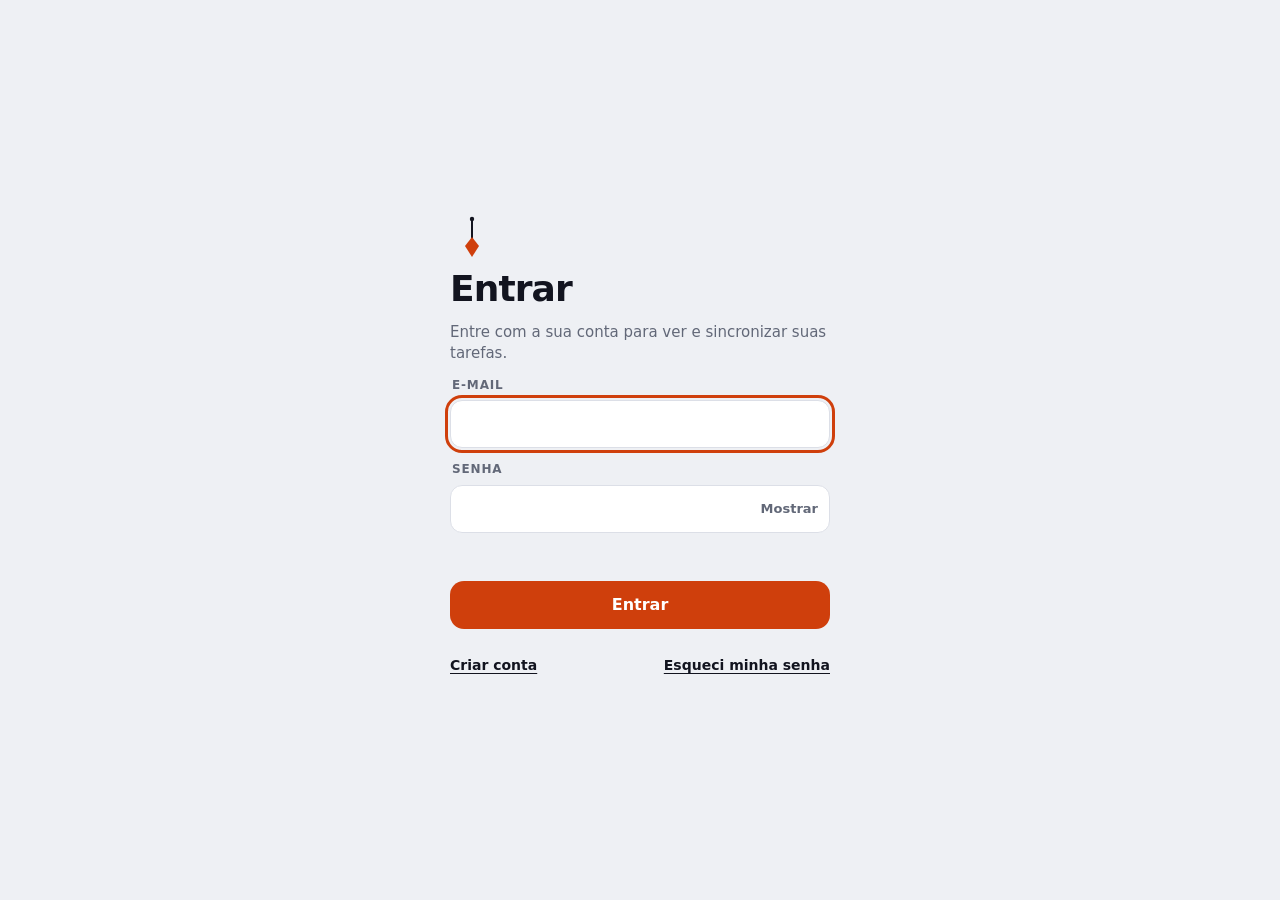
==== index.html @ defb8dcb "Acessibilidade: texto do sistema, foco nas folhas, rotulos e alvos de toque - Fontes em rem; no iPho" ====
<!doctype html>
<html lang="pt-BR">
<head>
<meta charset="utf-8">
<meta http-equiv="Content-Security-Policy" content="default-src 'self'; script-src 'self' 'sha256-1Qmcy4j6aNFgRwdLngcAKq/W1vScASZ8669jMVnaf3k=' 'sha256-M83SiRaxQw8WWPr1qdbElLabaNfhtC6YMMJDVWU3QNA=' 'sha256-WSaTyIcG/4A0XRG5I5akAXJUOUO9a1HHpUzWTQFnc5s=' 'sha256-lcCO8RwnurBZ1+Op6LAF9jlGqrn6/VGmrAFiUewwJtI=' 'sha256-wNBm0LO9t0JKUloaWmeP9HoGpjFq3dG9AuBOcy/YQ4g='; style-src 'self' 'unsafe-inline' https://fonts.googleapis.com; font-src https://fonts.gstatic.com; img-src 'self' data: blob:; connect-src 'self' https://api.pwnedpasswords.com https://cpdeptlintjvdqcfrafg.supabase.co wss://cpdeptlintjvdqcfrafg.supabase.co; worker-src 'self' blob:; manifest-src 'self'; object-src 'none'; base-uri 'none'; form-action 'none'; frame-src 'none'">
<meta name="referrer" content="no-referrer">
<script>if(window.top!==window.self){window.stop();document.documentElement.innerHTML=''}</script>
<meta name="viewport" content="width=device-width,initial-scale=1,viewport-fit=cover">
<title>Prumo</title>
<meta name="theme-color" content="#EEF0F4" media="(prefers-color-scheme: light)">
<meta name="theme-color" content="#0D0F17" media="(prefers-color-scheme: dark)">
<meta name="robots" content="noindex,nofollow">
<meta name="apple-mobile-web-app-capable" content="yes">
<meta name="mobile-web-app-capable" content="yes">
<meta name="apple-mobile-web-app-title" content="Prumo">
<meta name="apple-mobile-web-app-status-bar-style" content="default">
<link rel="manifest" href="manifest.webmanifest">
<link rel="apple-touch-icon" href="apple-touch-icon.png">
<link rel="icon" type="image/png" href="icon-192.png">
<style>:root{padding-top:env(safe-area-inset-top,0px);padding-bottom:env(safe-area-inset-bottom,0px);color-scheme:light}body{margin:0;font:14px system-ui}[hidden]{display:none!important}img{max-width:100%}</style>
</head>
<body>
<script>window.PRUMO_SB={"url": "https://cpdeptlintjvdqcfrafg.supabase.co", "key": "sb_publishable_pxzF6R8UKi6NGhVH9aWtCw_nGtu8X64", "vapid": "BAai8ZUcouidJgwKeiS0zLvXUBK2PccmgBD-40hw0Dr1_VoXYS0vw3FaK7PpXlNNpcmAjH1B_5WvIMnHlzkP0Wc"};</script>
<script src="supabase.js"></script>
<link rel="preconnect" href="https://fonts.googleapis.com">
<link rel="preconnect" href="https://fonts.gstatic.com" crossorigin>
<link rel="stylesheet" href="https://fonts.googleapis.com/css2?family=Bricolage+Grotesque:wght@600;800&family=Instrument+Sans:wght@400;500;600&family=IBM+Plex+Mono:wght@500&display=swap">
<style>
/* Prumo. Uma coluna de leitura (max 560px), cabecalho grande, barra de abas fixa embaixo
   com acao central, e folhas (bottom sheets) para criar e editar tarefas. */
:root{
  --bg:#EEF0F4;--surface:#FFFFFF;--ink:#12141F;--muted:#626878;--line:#DCDFE7;--soft:#E7EAF0;
  --accent:#CF3F0C;--accent-ink:#FFFFFF;--accent-soft:#FCE3D9;--accent-text:#A8300A;
  --ok:#14804A;--ok-soft:#DCF2E5;--warn:#9A5B00;--warn-soft:#FAEBCF;--bad:#C23B3B;
  --c1:#2F55D4;--c2:#A23B9C;--c3:#0F8C7E;--c4:#B07A00;
  --hero-bg:#12141F;--hero-fg:#F4F5F9;
  --shadow:0 1px 2px rgba(18,20,31,.05),0 10px 28px rgba(18,20,31,.07);
  --display:'Bricolage Grotesque','Avenir Next',system-ui,sans-serif;
  --body:'Instrument Sans',system-ui,-apple-system,'Segoe UI',sans-serif;
  --mono:'IBM Plex Mono',ui-monospace,'SF Mono',Menlo,monospace;
}
@media (prefers-color-scheme:dark){:root:not([data-theme="light"]){
  --bg:#0D0F17;--surface:#161925;--ink:#EEF0F7;--muted:#9AA1B4;--line:#272C3C;--soft:#1F2331;
  --accent:#FF7A45;--accent-ink:#1A0B04;--accent-soft:#3B1F12;--accent-text:#FF9B72;
  --ok:#4CC38A;--ok-soft:#14301F;--warn:#E8A33D;--warn-soft:#3A2A0E;--bad:#F27B7B;
  --c1:#7C97FF;--c2:#D77BD0;--c3:#3FCDBB;--c4:#E3B84A;
  --hero-bg:#1F2333;--hero-fg:#F4F5F9;--shadow:none;color-scheme:dark}}
:root[data-theme="dark"]{
  --bg:#0D0F17;--surface:#161925;--ink:#EEF0F7;--muted:#9AA1B4;--line:#272C3C;--soft:#1F2331;
  --accent:#FF7A45;--accent-ink:#1A0B04;--accent-soft:#3B1F12;--accent-text:#FF9B72;
  --ok:#4CC38A;--ok-soft:#14301F;--warn:#E8A33D;--warn-soft:#3A2A0E;--bad:#F27B7B;
  --c1:#7C97FF;--c2:#D77BD0;--c3:#3FCDBB;--c4:#E3B84A;
  --hero-bg:#1F2333;--hero-fg:#F4F5F9;--shadow:none;color-scheme:dark}

*{box-sizing:border-box}
html{-webkit-text-size-adjust:100%}
/* iPhone/iPad: o texto acompanha o tamanho escolhido em Ajustes (Tela e Brilho). Todas as fontes estão em rem. */
@supports (font:-apple-system-body) and (-webkit-touch-callout:none){html{font:-apple-system-body}}
html.lock{overflow:hidden}
body{background:var(--bg);color:var(--ink);font:1rem/1.4 var(--body);
  padding-block:12px 120px;
  padding-left:max(16px,env(safe-area-inset-left,0px));
  padding-right:max(16px,env(safe-area-inset-right,0px));
  -webkit-tap-highlight-color:transparent}
button{font:inherit;color:inherit;background:none;border:0;padding:0;cursor:pointer;touch-action:manipulation}
input,textarea{font:inherit;color:inherit}
:focus-visible{outline:3px solid var(--accent);outline-offset:2px}
.wrap{max-width:560px;margin-inline:auto;min-width:0}
.ic{flex:none;display:block}
.dot{display:inline-block;width:9px;height:9px;border-radius:50%;flex:none}

.eyebrow{font:600 .75rem/1.2 var(--body);letter-spacing:.08em;text-transform:uppercase;color:var(--muted)}
.h1{font:800 2.25rem/1.02 var(--display);letter-spacing:-.025em;margin:6px 0 0;text-wrap:balance;overflow-wrap:anywhere}
.h2{font:800 1.25rem/1.15 var(--display);letter-spacing:-.01em;margin:0}
.top{display:flex;justify-content:space-between;align-items:flex-end;gap:12px;margin:8px 2px 18px}
.top>div{min-width:0}
.cnt{font:500 .8125rem var(--mono);color:var(--muted)}
.sec{display:flex;justify-content:space-between;align-items:baseline;gap:12px;margin:26px 4px 10px}
.muted{color:var(--muted)}
.hint{color:var(--muted);font-size:.875rem;margin:0 4px}
.stack{display:grid;gap:12px}

.btn{min-height:48px;padding:0 20px;border-radius:14px;font:600 1rem var(--body);display:inline-flex;align-items:center;justify-content:center;gap:8px;text-align:center}
.btn.sm{min-height:40px;padding:0 12px;font-size:.875rem;border-radius:12px}
.btn-p{background:var(--accent);color:var(--accent-ink)}
.btn-s{background:var(--soft);color:var(--ink)}
.btn-g{color:var(--muted)}
.btn-full{width:100%}
.btns{display:flex;flex-wrap:wrap;gap:10px}

.hero{background:var(--hero-bg);color:var(--hero-fg);border-radius:22px;padding:20px;display:grid;gap:12px}
.hero .eyebrow{color:inherit;opacity:.65}
.hero-t{font:800 1.625rem/1.1 var(--display);letter-spacing:-.015em;overflow-wrap:anywhere;text-wrap:balance}
.hero-p{margin:0;opacity:.8;font-size:.9375rem}
.hero .btn-s{background:rgba(255,255,255,.14);color:var(--hero-fg)}

.checkin{margin-bottom:14px}
.lab{font:600 .75rem/1.2 var(--body);letter-spacing:.07em;text-transform:uppercase;color:var(--muted);display:block;margin:0 2px 8px}
.inp{width:100%;min-height:48px;border-radius:12px;border:1.5px solid var(--line);background:var(--surface);padding:0 14px;font:500 1.0625rem var(--body);color:var(--ink)}
textarea.inp{padding:12px 14px;min-height:92px;resize:vertical;line-height:1.4}
.sheet .inp{background:var(--bg)}

.banner{background:var(--accent-soft);color:var(--ink);border-radius:16px;padding:12px 14px;display:flex;align-items:center;justify-content:space-between;gap:12px;margin-bottom:14px;font-size:.875rem}
.banner span{min-width:0}

.list{background:var(--surface);border-radius:18px;overflow:hidden;box-shadow:var(--shadow)}
.row{display:flex;align-items:center;gap:4px;padding:6px 8px 6px 4px;min-height:64px;border-top:1px solid var(--line)}
.row:first-child{border-top:0}
.row-main{flex:1;min-width:0;text-align:left;padding:8px 6px}
.row-title{font-weight:600;overflow-wrap:anywhere}
.row-meta{display:flex;flex-wrap:wrap;gap:2px 10px;font-size:.8125rem;color:var(--muted);margin-top:2px}
.row-meta span{display:inline-flex;align-items:center;gap:6px}
.tags{display:flex;flex-wrap:wrap;gap:6px;margin-top:6px}
.tag{font:600 .6875rem/1 var(--body);padding:4px 7px;border-radius:6px;background:var(--soft);color:var(--ink)}
.tag.hot{background:var(--accent-soft);color:var(--accent-text)}
.tag.warn{background:var(--warn-soft);color:var(--warn)}
.tag.go{background:var(--ok-soft);color:var(--ok)}
.is-done .row-title{text-decoration:line-through;color:var(--muted)}
.chk{width:44px;height:44px;display:grid;place-items:center;flex:none}
.chk i{width:24px;height:24px;border-radius:50%;border:2px solid var(--muted);display:grid;place-items:center;color:var(--accent-ink)}
.chk i.on{background:var(--ok);border-color:var(--ok)}
.gi{width:36px;display:grid;place-items:center;color:var(--muted);flex:none}
.kidrow{display:flex;justify-content:space-between;gap:10px;width:100%;padding:12px 14px;text-align:left;border-top:1px solid var(--line);align-items:center}
.kidrow:first-child{border-top:0}
.kidadd{display:grid;gap:8px}
.opts{display:grid;gap:0;background:var(--surface);border-radius:14px;box-shadow:inset 0 0 0 1.5px var(--line);overflow:hidden}
.optrow{display:flex;align-items:center;gap:10px;width:100%;min-height:52px;padding:0 14px;text-align:left;border-top:1px solid var(--line)}
.optrow:first-child{border-top:0}
.optrow .ot{font-weight:600}
.optrow .os{margin-left:auto;font-size:.8125rem;color:var(--muted);overflow:hidden;text-overflow:ellipsis;white-space:nowrap;max-width:50%}
.optrow svg{flex:none;color:var(--muted)}
.optbody{padding:4px 14px 16px;display:grid;gap:8px;border-top:1px solid var(--line);background:var(--bg)}
.helpit{padding:12px 0;border-top:1px solid var(--line)}
.helpit p{margin:6px 0 0;font-size:.875rem}
.kl{display:grid;gap:4px;font-size:.75rem;color:var(--muted)}
.kidnum{display:grid;grid-template-columns:1fr 1fr;gap:8px}
.kidnum label{display:grid;gap:4px;font-size:.75rem;color:var(--muted)}
.link{color:var(--accent);font-weight:600;text-decoration:underline}
.bars{display:flex;gap:6px;align-items:flex-end;height:130px}
.bc{flex:1;min-width:0;display:flex;flex-direction:column;align-items:center;gap:4px;height:100%}
.bt{flex:1;width:100%;display:flex;align-items:flex-end;justify-content:center}
.bt i{display:block;width:70%;max-width:34px;border-radius:6px 6px 2px 2px;background:var(--line)}
.bt i.cur{background:var(--accent)}
.bv{font:600 .6875rem/1 var(--mono);color:var(--muted);height:12px}
.bl{font-size:.6875rem;color:var(--muted)}
.dl{display:block;font-size:.75rem;margin-top:3px;color:var(--muted)}
.rn2s{display:grid;gap:2px}
.rn2{display:flex;justify-content:space-between;padding:7px 0;border-top:1px solid var(--line);font-size:.875rem}
.rn2:first-child{border-top:0}
.ib.del{width:38px;color:var(--muted);opacity:.75}
.ib.del:active{color:var(--bad)}
@media (hover:hover){.ib.del:hover{color:var(--bad);opacity:1}}
.sugg{background:var(--soft);border-radius:14px;padding:12px 14px}
.ib{width:44px;height:44px;display:grid;place-items:center;border-radius:12px;color:var(--muted);flex:none}
.ib.on{color:var(--accent)}
.ib.on .ic{fill:currentColor}
.ib.play{color:var(--accent)}

.pring{position:relative;width:68px;height:68px;flex:none}
.pring svg{transform:rotate(-90deg)}
.pring b{position:absolute;inset:0;display:grid;place-items:center;font:500 .875rem var(--mono)}
.bar{height:10px;border-radius:99px;background:var(--soft);overflow:hidden;display:flex}
.bar>i{display:block;height:100%}
.legend{display:flex;flex-wrap:wrap;gap:6px 14px;margin-top:10px;font-size:.8125rem;color:var(--muted)}
.legend span{display:inline-flex;align-items:center;gap:6px}
.panel{background:var(--surface);border-radius:18px;padding:16px;box-shadow:var(--shadow);display:grid;gap:12px}
.nums{display:flex;gap:18px;flex-wrap:wrap}
.nums div{min-width:0}
.nums b{display:block;font:800 1.875rem/1 var(--display);letter-spacing:-.02em}
.nums small{font-size:.8125rem;color:var(--muted)}

.nav{display:flex;align-items:center;gap:2px}
.strip{display:grid;grid-template-columns:repeat(7,minmax(0,1fr));gap:6px;margin-bottom:14px}
.dy{display:grid;justify-items:center;gap:3px;padding:9px 0 8px;border-radius:14px;background:var(--surface);min-width:0}
.dy small{font:600 .6875rem var(--body);letter-spacing:.05em;text-transform:uppercase;color:var(--muted)}
.dy b{font:800 1.1875rem/1 var(--display)}
.dy em{font:500 .6875rem var(--mono);font-style:normal;color:var(--muted)}
.dy[aria-pressed="true"]{background:var(--ink);color:var(--bg)}
.dy[aria-pressed="true"] small,.dy[aria-pressed="true"] em{color:inherit;opacity:.75}
.dy.today b{text-decoration:underline;text-decoration-color:var(--accent);text-decoration-thickness:3px;text-underline-offset:4px}
.dy.alldone em{color:var(--ok)}
.dy.alldone[aria-pressed="true"] em{color:inherit}

.timer{display:grid;justify-items:center;gap:14px;margin:6px 0 20px;text-align:center}
.ring{position:relative;width:min(76vw,290px);aspect-ratio:1}
.ring svg{width:100%;height:100%;transform:rotate(-90deg)}
.ring-bg{fill:none;stroke:var(--soft);stroke-width:12}
.ring-fg{fill:none;stroke:var(--accent);stroke-width:12;stroke-linecap:round}
.ring.brk .ring-fg{stroke:var(--ok)}
.ring-in{position:absolute;inset:0;display:grid;place-content:center;gap:4px}
.clock{font:500 clamp(3rem,17vw,4.25rem)/1 var(--mono);letter-spacing:-.02em;font-variant-numeric:tabular-nums}
.pomos{display:flex;gap:8px}
.pomos i{width:12px;height:12px;border-radius:50%;background:var(--soft)}
.pomos i.on{background:var(--accent)}
.how{margin:0;color:var(--muted);max-width:34ch;font-size:.9375rem;text-wrap:balance}
.endcard{background:var(--hero-bg);color:var(--hero-fg);border-radius:20px;padding:18px;display:grid;gap:12px;margin-bottom:16px}
.endcard .hero-t{font-size:1.375rem}
.endcard .btn-s{background:rgba(255,255,255,.14);color:var(--hero-fg)}
.dodrow{display:flex;align-items:center;gap:10px;width:100%;text-align:left;padding:12px 14px;min-height:48px;border-top:1px solid var(--line)}
.dodrow:first-child{border-top:0}
.dodrow i{width:22px;height:22px;border-radius:7px;border:2px solid var(--muted);display:grid;place-items:center;flex:none;color:var(--accent-ink)}
.dodrow i.on{background:var(--ok);border-color:var(--ok)}
.dodrow span{min-width:0;overflow-wrap:anywhere}

.mini{position:fixed;left:12px;right:12px;bottom:calc(env(safe-area-inset-bottom,0px) + 96px);z-index:19;display:flex;align-items:center;gap:6px;background:var(--ink);color:var(--bg);border-radius:16px;padding:6px 6px 6px 14px;box-shadow:0 8px 24px rgba(0,0,0,.25)}
.mini[hidden]{display:none}
.mini-main{flex:1;min-width:0;display:flex;align-items:baseline;gap:10px;text-align:left;color:inherit;padding:6px 0}
.mini-main b{font:700 1.25rem/1 var(--mono);letter-spacing:-.02em}
.mini-main span{font-size:.875rem;overflow:hidden;text-overflow:ellipsis;white-space:nowrap;opacity:.85}
.mini-btn{flex:none;min-height:44px;padding:0 16px;border-radius:12px;background:var(--accent);color:#fff;font-weight:700;display:inline-flex;align-items:center;gap:6px}
html.hasmini .wrap{padding-bottom:calc(env(safe-area-inset-bottom,0px) + 150px)}
@media (min-width:900px){.mini{left:auto;right:24px;bottom:24px;width:360px}html.hasmini .wrap{padding-bottom:96px}}
.tabs{position:fixed;left:0;right:0;bottom:0;z-index:20;background:var(--surface);border-top:1px solid var(--line);
  display:flex;justify-content:space-around;align-items:center;
  padding:6px max(8px,env(safe-area-inset-right,0px)) calc(6px + env(safe-area-inset-bottom,0px)) max(8px,env(safe-area-inset-left,0px))}
@supports (backdrop-filter:blur(10px)){.tabs{background:color-mix(in srgb,var(--surface) 90%,transparent);backdrop-filter:blur(14px);-webkit-backdrop-filter:blur(14px)}}
.tab{position:relative;flex:1;max-width:92px;min-height:52px;display:flex;flex-direction:column;align-items:center;justify-content:center;gap:3px;font:600 .6875rem var(--body);color:var(--muted)}
.tab[aria-current="page"]{color:var(--ink)}
.tab[aria-current="page"]::after{content:"";position:absolute;top:-7px;width:22px;height:3px;border-radius:3px;background:var(--accent)}
.tab .pip{position:absolute;top:6px;right:calc(50% - 20px);width:9px;height:9px;border-radius:50%;background:var(--accent)}
.tab-add{width:54px;height:54px;border-radius:50%;background:var(--accent);color:var(--accent-ink);display:grid;place-items:center;margin-top:-20px;flex:none;box-shadow:0 8px 18px rgba(207,63,12,.35)}

.toast{position:fixed;left:50%;transform:translateX(-50%);bottom:calc(92px + env(safe-area-inset-bottom,0px));z-index:50;background:var(--ink);color:var(--bg);padding:12px 16px;border-radius:14px;font-weight:500;font-size:.9375rem;max-width:min(92vw,440px);display:flex;align-items:center;gap:14px}
.toast button{font-weight:700;color:var(--accent-text);color:inherit;text-decoration:underline;white-space:nowrap}

/* perfil */
.hd-r{display:flex;align-items:center;gap:10px}
.avbtn{border:0;padding:0;background:none;border-radius:50%;cursor:pointer}
.avbtn:focus-visible{outline:2px solid var(--accent);outline-offset:3px}
.av{width:44px;height:44px;border-radius:50%;background:var(--soft);color:var(--ink);display:grid;place-items:center;font:600 1rem/1 var(--body);overflow:hidden;flex:none;box-shadow:inset 0 0 0 1px var(--line,rgba(0,0,0,.08))}
.av img{width:100%;height:100%;object-fit:cover;display:block}
.av.lg{width:88px;height:88px;font-size:2rem}
.pf-me{display:flex;align-items:center;gap:16px;flex-wrap:wrap}
.pf-file{position:relative;overflow:hidden;cursor:pointer}
.pf-file input{position:absolute;inset:0;opacity:0;cursor:pointer;font-size:0}
.pf-file:focus-within{outline:2px solid var(--accent);outline-offset:2px}
.btn-d{background:transparent;color:var(--bad);box-shadow:inset 0 0 0 1.5px currentColor}
.chk{display:flex;gap:10px;align-items:flex-start;font-size:.9375rem;line-height:1.35}
.chk input{width:20px;height:20px;margin:0;flex:none;accent-color:var(--bad)}
/* períodos */
.tag.per{background:var(--accent-soft);color:var(--accent-text)}
.rbar{display:block;height:4px;border-radius:4px;background:var(--soft);overflow:hidden;margin-top:8px}
.rbar i{display:block;height:100%;background:var(--accent);border-radius:4px}
.dy.per{box-shadow:inset 0 -3px 0 var(--accent)}
/* card compacto, menu de ações e gestos */
.rw{position:relative;overflow:hidden;border-top:1px solid var(--line)}
.rw:first-child{border-top:0}
.rw .row{border-top:0;position:relative;background:var(--surface);touch-action:pan-y;transition:transform .18s ease}
.sw{position:absolute;inset:0;display:flex;justify-content:flex-end}
.sw button{width:86px;display:grid;place-items:center;font:600 .8125rem var(--body);color:#fff}
.sw-a{background:#3B5BDB}.sw-b{background:#6A4FD8}
.row-title .star{display:inline-flex;vertical-align:-2px;margin-right:4px;color:var(--accent)}
.row-title .star .ic{fill:currentColor}
.row-meta .tag{font-size:.75rem;padding:0 6px;line-height:20px}
.ib.more{color:var(--muted)}
.mlist{display:grid}
.mlist button{display:flex;align-items:center;gap:12px;min-height:50px;text-align:left;font:500 1rem var(--body);border-top:1px solid var(--line)}
.mlist button:first-child{border-top:0}
.mlist .bad{color:var(--bad)}
.res{display:grid;gap:8px;padding-top:12px;border-top:1px solid var(--line)}
/* hoje */
.note{display:flex;align-items:center;gap:8px;width:100%;min-height:40px;margin:-6px 2px 12px;color:var(--muted);font:.9375rem var(--body);text-align:left}
.note b{color:var(--ink);font-weight:600}
.note .note-t{color:var(--ink);overflow:hidden;text-overflow:ellipsis;white-space:nowrap}
.alert{display:flex;align-items:center;justify-content:space-between;gap:10px;background:var(--warn-soft);border-radius:16px;padding:10px 10px 10px 14px;margin-bottom:14px;font-size:.9375rem}
.alert b{font-weight:600}
.alert .btn{background:var(--surface)}
.fold{display:flex;align-items:center;justify-content:space-between;width:100%;min-height:44px;margin:14px 2px 6px;color:var(--muted);font:600 .9375rem var(--body)}
.peek{display:flex;align-items:center;justify-content:space-between;gap:10px;width:100%;margin-top:16px;padding:14px 16px;border-radius:16px;background:var(--surface);box-shadow:var(--shadow);font-size:.9375rem;text-align:left}
.peek b{font-weight:600}.peek .peek-r{color:var(--muted);display:inline-flex;align-items:center;gap:2px;white-space:nowrap}
.legend{display:flex;flex-wrap:wrap;gap:4px 14px;font-size:.8125rem;color:var(--muted);margin-top:8px}
/* semana */
.wstrip{position:sticky;top:0;z-index:2;background:var(--bg);padding:6px 0 4px;margin:0 -2px}
.wstrip .strip{margin-bottom:4px}
.dy .ld{width:64%;height:4px;border-radius:4px;background:var(--soft);overflow:hidden;margin-top:3px}
.dy .ld i{display:block;height:100%;background:var(--ok);border-radius:4px}
.dy .ld.over i{background:var(--bad)}
.dy.per{box-shadow:none}
.dy .pseg{position:absolute;left:-4px;right:-4px;bottom:-5px;height:3px;background:var(--accent)}
.dy .pseg.s{left:10px;border-radius:3px 0 0 3px}.dy .pseg.e{right:10px;border-radius:0 3px 3px 0}.dy .pseg.s.e{border-radius:3px}
.dy{position:relative}
.wline{display:flex;justify-content:space-between;align-items:center;gap:10px;font-size:.8125rem;color:var(--muted);padding:4px 2px 0}
.dayh{display:flex;align-items:center;gap:10px;margin:20px 2px 8px;scroll-margin-top:112px}
.dayh .h2{flex:1;font-size:1.25rem}
.dayh .dayl{font-size:.8125rem;color:var(--muted)}
.dayh .dayl.over{color:var(--bad);font-weight:600}
.dfree{margin:0;padding:12px 14px;border-radius:14px;background:var(--surface);color:var(--muted);font-size:.875rem;box-shadow:var(--shadow)}
@media (prefers-reduced-motion:reduce){.rw .row{transition:none}}
button.hero-t{display:block;width:100%;text-align:left;color:inherit;padding:0}
.tag.due{background:var(--soft);color:var(--ink)}
.tag.due.warn{background:var(--warn-soft);color:var(--warn)}
.tag.due.bad{background:var(--bad);color:var(--surface)}
/* arrastar entre dias */
.row[draggable="true"]{cursor:grab}
.row.dragging{opacity:.45}
.dragmode .dz{border-radius:18px;transition:box-shadow .12s}
.dz.drop-over{box-shadow:0 0 0 2px var(--accent);background:var(--accent-soft)}
.dy.drop-over{box-shadow:0 0 0 2px var(--accent)}
@media (prefers-reduced-motion:reduce){.dragmode .dz{transition:none}}
/* foco */
.fstart .fwpick{display:flex;flex-wrap:wrap;gap:6px}
.fwchip{display:inline-flex;flex-direction:column;align-items:flex-start;justify-content:center;min-height:44px;padding:4px 12px;border-radius:12px;background:rgba(255,255,255,.12);color:var(--hero-fg);font:600 .875rem var(--body);text-align:left}
.fwchip small{font:500 .6875rem var(--body);opacity:.7}
.fwchip[aria-pressed="true"]{background:var(--hero-fg);color:var(--hero-bg)}
.fwhow{font-size:.875rem}
.timer .ring{width:min(62vw,230px)}
.timer .clock{font-size:clamp(2.75rem,14vw,3.625rem)}
.how.prog{display:flex;align-items:center;gap:10px;justify-content:center;font-weight:600;color:var(--ink)}
.how.prog .pomos i{width:10px;height:10px}
.fctl{display:flex;justify-content:center}
.btn-big{min-height:56px;min-width:min(70vw,260px);font-size:1.125rem;border-radius:16px}
.fsec{justify-content:center;margin-top:10px}
.fter{display:flex;justify-content:center;gap:20px;margin:12px 0 4px}
.fter .link{color:var(--muted)}
.endcard .btn-g{color:var(--hero-fg);opacity:.85;text-decoration:underline;text-underline-offset:3px}
.endcard .eyebrow{color:inherit;opacity:.65}
.more-d{margin-top:10px}
.more-d summary{cursor:pointer;font-weight:600;color:var(--muted);padding:8px 2px;list-style-position:inside}
.more-d .rn2s{margin-top:6px}
/* retrô */
.rwrap{position:fixed;inset:0;z-index:90;color:#fff;font-family:var(--body);overflow:hidden;touch-action:manipulation;user-select:none;-webkit-user-select:none;animation:wrin .35s ease-out}
.wr-bg{position:absolute;inset:0;transition:background .4s}
.c-a{background:radial-gradient(120% 90% at 85% 0%,#FF7A45 0%,#B4300A 45%,#2A0F08 100%)}
.c-b{background:radial-gradient(120% 90% at 10% 0%,#4CC38A 0%,#0F6B55 50%,#071F20 100%)}
.c-c{background:radial-gradient(120% 90% at 90% 10%,#6AA7FF 0%,#2C46B8 50%,#0C1033 100%)}
.c-d{background:radial-gradient(120% 90% at 15% 5%,#C98BFF 0%,#6A2BB8 50%,#1B0B33 100%)}
.c-e{background:radial-gradient(120% 90% at 80% 0%,#FFC247 0%,#B0620B 50%,#2B1503 100%)}
.wr-prog{position:absolute;top:calc(12px + env(safe-area-inset-top,0px));left:14px;right:14px;display:flex;gap:5px;z-index:2}
.wr-prog span{flex:1;height:3.5px;border-radius:3px;background:rgba(255,255,255,.28);overflow:hidden}
.wr-prog i{display:block;height:100%;background:#fff;width:0}
.wr-x{position:absolute;top:calc(26px + env(safe-area-inset-top,0px));right:10px;z-index:3;width:44px;height:44px;display:grid;place-items:center;color:#fff;border-radius:50%}
.wr-slide{position:absolute;inset:0;display:flex;flex-direction:column;justify-content:center;padding:90px 28px 60px;max-width:560px;margin:0 auto;gap:14px}
.wr-eb{font:600 13px/1 var(--mono);letter-spacing:.14em;text-transform:uppercase;opacity:.85}
.wr-big{font:800 clamp(38px,11vw,64px)/1 var(--display);letter-spacing:-.03em;text-wrap:balance}
.wr-huge{font:800 clamp(110px,38vw,220px)/.9 var(--display);letter-spacing:-.05em}
.wr-huge.wr-mid{font-size:clamp(64px,20vw,120px)}
.wr-p{font-size:18px;line-height:1.4;opacity:.92;margin:0;max-width:34ch}
.wr-quote{font:700 clamp(28px,8vw,44px)/1.1 var(--display);letter-spacing:-.02em;overflow-wrap:anywhere;text-wrap:balance}
.wr-track{height:12px;border-radius:12px;background:rgba(255,255,255,.25);overflow:hidden}
.wr-track i{display:block;height:100%;width:0;background:#fff;border-radius:12px;transition:width 1.1s cubic-bezier(.2,.8,.2,1) .2s}
.wr-bars{display:flex;align-items:flex-end;gap:10px;height:170px;margin:6px 0}
.wr-bar{flex:1;height:100%;display:flex;flex-direction:column;justify-content:flex-end;align-items:center;gap:6px}
.wr-bar i{display:block;width:100%;height:0;border-radius:8px 8px 3px 3px;background:rgba(255,255,255,.55);transition:height .9s cubic-bezier(.2,.8,.2,1);transition-delay:calc(var(--i)*70ms + 150ms)}
.wr-bar.best i{background:#fff}
.wr-bar small{font:500 12px var(--mono);opacity:.85;text-transform:uppercase}
.wr-seg{display:flex;height:34px;border-radius:12px;overflow:hidden;background:rgba(255,255,255,.18)}
.wr-seg i{display:block;height:100%;width:0;transition:width 1s cubic-bezier(.2,.8,.2,1);transition-delay:calc(var(--i)*120ms + 150ms)}
.wr-leg{display:flex;flex-direction:column;gap:10px;font-size:19px}
.wr-leg b{font:800 24px var(--display);margin-right:4px}
.wr-leg .dot{display:inline-block;width:12px;height:12px;border-radius:50%;margin-right:10px}
.wr-cmp{display:flex;gap:22px}
.wr-cmp div{flex:1;display:flex;flex-direction:column;gap:6px}
.wr-cmp small{font:500 13px var(--mono);text-transform:uppercase;letter-spacing:.1em;opacity:.8}
.wr-cmp b{font:800 clamp(40px,12vw,64px)/1 var(--display);letter-spacing:-.03em}
.wr-chip{align-self:flex-start;background:rgba(255,255,255,.2);padding:8px 14px;border-radius:30px;font-weight:600}
.wr-btns{display:flex;flex-direction:column;gap:10px;margin-top:10px}
.wr-btn{min-height:50px;border-radius:14px;font-weight:700;font-size:17px;background:rgba(255,255,255,.2);color:#fff;transition:transform .12s}
.wr-btn.p{background:#fff;color:#1A0B04}
.wr-btn.g{background:transparent;text-decoration:underline}
.wr-btn:active{transform:scale(.97)}
.wr-in{animation:wrup .6s cubic-bezier(.2,.8,.2,1) both}
.wr-in2{animation:wrup .6s cubic-bezier(.2,.8,.2,1) .25s both}
.rwrap.hold .wr-slide{opacity:.9;transition:opacity .15s}
.conf{position:fixed;inset:0;z-index:95;pointer-events:none;overflow:hidden;z-index:5}
.conf i{position:absolute;top:-20px;border-radius:2px;animation:conf linear forwards}
@keyframes conf{to{transform:translate(var(--dx),110vh) rotate(var(--r))}}
@keyframes wrup{from{opacity:0;transform:translateY(22px)}to{opacity:1;transform:none}}
@keyframes wrin{from{opacity:0;transform:scale(1.04)}to{opacity:1;transform:none}}
.wrapban{display:flex;align-items:center;justify-content:space-between;gap:12px;padding:14px 16px;border-radius:16px;background:linear-gradient(120deg,#B4300A,#6A2BB8);color:#fff;margin-bottom:12px;animation:wrup .5s ease-out}
.wrapban div{display:flex;flex-direction:column;gap:2px}.wrapban span{opacity:.85;font-size:14px}
.wrapban .btn{background:#fff;color:#1A0B04}
.wrapcard{display:flex;align-items:center;justify-content:space-between;gap:12px;width:100%;text-align:left;padding:16px;border-radius:16px;background:linear-gradient(120deg,#B4300A,#6A2BB8);color:#fff;margin-bottom:14px;transition:transform .12s}
.wrapcard:active{transform:scale(.98)}.wrapcard b{display:block;font:800 18px var(--display)}.wrapcard small{opacity:.85;font-size:14px}
.empty{display:flex;flex-direction:column;align-items:center;text-align:center;gap:8px;padding:28px 16px;color:var(--ink)}
.empty h3{font:800 20px var(--display);margin:6px 0 0}.empty p{margin:0 0 8px;color:var(--muted);max-width:36ch}
.em-ic{color:var(--ink)}
/* microinterações */
.btn:active,.chip:active,.ib:active,.tab:active{transform:scale(.96)}
.row:active{background:var(--soft)}
.chk i.pop{animation:pop .42s cubic-bezier(.3,1.6,.5,1)}
.vin{animation:vin .26s ease-out}
.toast:not([hidden]){animation:tin .24s cubic-bezier(.2,.9,.3,1.2)}
@keyframes pop{0%{transform:scale(.6)}60%{transform:scale(1.28)}100%{transform:scale(1)}}
@keyframes vin{from{opacity:0;transform:translateY(8px)}to{opacity:1;transform:none}}
@keyframes tin{from{opacity:0;transform:translate(-50%,14px)}to{opacity:1;transform:translateX(-50%)}}
@media (prefers-reduced-motion:reduce){.rwrap,.wr-in,.wr-in2,.wrapban,.chk i.pop,.vin,.toast:not([hidden]){animation:none!important}.wr-bar i,.wr-seg i,.wr-track i{transition:none!important}.btn:active,.chip:active,.ib:active,.tab:active{transform:none}}

.scrim{position:fixed;inset:0;z-index:30;display:flex;align-items:flex-end;justify-content:center}
.backdrop{position:absolute;inset:0;background:rgba(10,12,20,.55)}
.sheet{position:relative;background:var(--surface);width:100%;max-width:560px;max-height:92vh;max-height:92dvh;overflow:auto;overscroll-behavior:contain;border-radius:24px 24px 0 0;
  padding:16px max(16px,env(safe-area-inset-right,0px)) calc(22px + env(safe-area-inset-bottom,0px)) max(16px,env(safe-area-inset-left,0px));display:grid;gap:18px}
.sh-head{display:flex;justify-content:space-between;align-items:center;gap:12px}
.chips{display:flex;flex-wrap:wrap;gap:8px}
.chip{position:relative;min-height:42px;padding:0 14px;border-radius:999px;background:var(--bg);box-shadow:inset 0 0 0 1.5px var(--line);font-weight:600;font-size:.9375rem;display:inline-flex;align-items:center;gap:7px;overflow:hidden}
.chip[aria-pressed="true"]{background:var(--ink);color:var(--bg);box-shadow:none}
.chip input{position:absolute;inset:0;width:100%;height:100%;opacity:0;font-size:1rem}
.fwgrid{display:grid;grid-template-columns:1fr 1fr;gap:8px}
.fwopt{text-align:left;padding:12px;border-radius:14px;box-shadow:inset 0 0 0 1.5px var(--line);display:grid;gap:4px;align-content:start;min-width:0;background:var(--bg)}
.fwopt[aria-pressed="true"]{box-shadow:inset 0 0 0 2.5px var(--accent)}
.fwopt b{font:800 1rem/1.1 var(--display)}
.fwopt small{font-size:.7812rem;color:var(--muted);line-height:1.3}
.verdict{margin:8px 2px 0;font-size:.875rem;color:var(--muted)}
.verdict b{color:var(--ink)}
.step{display:flex;align-items:center;justify-content:space-between;gap:10px;padding:8px 0;border-top:1px solid var(--line)}
.step:first-of-type{border-top:0}
.step>span{min-width:0}
.step .val{font:500 1rem var(--mono);min-width:70px;text-align:center}
.sh-actions{display:grid;gap:10px}
.sync{font-size:.8125rem;color:var(--muted)}
.rn{display:grid;grid-template-columns:14px 1fr;gap:10px;align-items:center}

@media (prefers-reduced-motion:no-preference){.ring-fg{transition:stroke-dashoffset .25s linear}.btn,.chip,.fwopt,.dy{transition:background .15s}}
@media (max-width:360px){.h1{font-size:1.9375rem}.fwgrid{grid-template-columns:1fr}}

.brand,.kb,.add-l{display:none}
.cols{display:block}
.col{min-width:0}
.est-in{display:flex;align-items:center;gap:12px;margin-top:10px;flex-wrap:wrap}
.est-in .inp{max-width:150px}
@media (hover:hover){.row:hover{background:var(--soft)}.btn-s:hover{filter:brightness(.95)}.chip:hover,.fwopt:hover,.dy:hover{box-shadow:inset 0 0 0 1.5px var(--muted)}.tab:hover{color:var(--ink)}}
@media (min-width:600px) and (max-width:899px){.wrap{max-width:680px}}
@media (min-width:900px){
  body{padding-block:32px 56px;padding-left:calc(232px + 40px);padding-right:40px}
  .wrap{max-width:1160px;margin-inline:0}
  .h1{font-size:2.75rem}
  .top{margin-bottom:24px}
  .cols{display:grid;grid-template-columns:minmax(340px,420px) minmax(0,1fr);gap:32px;align-items:start}
  .col.stick{position:sticky;top:32px}
  .col>.sec:first-child{margin-top:0}
  .tabs{top:0;right:auto;bottom:0;width:232px;flex-direction:column;justify-content:flex-start;align-items:stretch;gap:4px;border-top:0;border-right:1px solid var(--line);padding:28px 16px 20px max(16px,env(safe-area-inset-left,0px))}
  .brand{display:flex;align-items:center;gap:10px;font:800 1.5rem var(--display);letter-spacing:-.02em;margin:0 8px 22px;order:-2}
  .tab-add{order:-1;width:100%;height:48px;border-radius:14px;margin:0 0 14px;display:flex;gap:8px;box-shadow:none;align-items:center;justify-content:center;font:600 1rem var(--body)}
  .add-l{display:inline}
  .tab{flex:none;max-width:none;flex-direction:row;justify-content:flex-start;gap:12px;padding:0 14px;min-height:46px;border-radius:12px;font-size:.9375rem}
  .tab[aria-current="page"]{background:var(--soft)}
  .tab[aria-current="page"]::after{display:none}
  .tab .pip{top:18px;right:16px}
  .kb{display:block;margin-top:auto;padding:0 8px;font-size:.7812rem;line-height:1.7;color:var(--muted)}
  .scrim{align-items:center;padding:24px}
  .sheet{border-radius:24px;max-height:86vh;padding:22px 24px 24px}
  .toast{left:calc(50% + 116px);bottom:28px}
}

/* destaque do card criado/salvo ("Ver" no aviso) */
.row.flash{animation:rowflash 1.8s ease-out 1}
@keyframes rowflash{0%,30%{box-shadow:0 0 0 3px var(--accent)}100%{box-shadow:var(--shadow)}}
@media (prefers-reduced-motion: reduce){.row.flash{animation:none;box-shadow:0 0 0 3px var(--accent)}}
/* folha de tarefa */
.tk-top{display:grid;gap:8px}
.tk-title{width:100%;border:0;background:transparent;color:var(--ink);font:600 1.375rem/1.3 var(--body);padding:2px 0;resize:none;overflow:hidden;outline:none}
.tk-title::placeholder{color:var(--muted);font-weight:500}
.tk-title:focus-visible{box-shadow:0 2px 0 var(--accent)}
.tk-toks{display:flex;flex-wrap:wrap;gap:6px}
.tk-toks:empty{display:none}
.tok{display:inline-flex;align-items:center;gap:4px;padding:3px 4px 3px 9px;border-radius:9px;background:var(--accent-soft);color:var(--accent-text);font:600 .8125rem var(--body)}
.tok button{display:grid;place-items:center;width:24px;height:24px;border-radius:7px;color:inherit}
.tk-pills{display:flex;flex-wrap:wrap;gap:8px}
.pill{display:inline-flex;align-items:center;gap:6px;min-height:42px;padding:0 13px;border-radius:999px;background:var(--surface);box-shadow:inset 0 0 0 1.5px var(--line);font:600 .9375rem var(--body);color:var(--ink)}
.pill .pk,.tk-more .pk{font-weight:500;color:var(--muted)}
.pill[aria-expanded="true"]{background:var(--ink);color:var(--bg);box-shadow:none}
.pill[aria-expanded="true"] .pk{color:inherit;opacity:.7}
.pill .ic{width:16px;height:16px}
.tk-panel{background:var(--bg);border-radius:18px;padding:14px;display:grid;gap:12px}
.tk-panel .chip{background:var(--surface)}
.tk-panel .chip[aria-pressed="true"]{background:var(--ink);color:var(--bg)}
.seg{display:grid;grid-template-columns:1fr 1fr;background:var(--soft);border-radius:12px;padding:3px}
.seg button{min-height:38px;border-radius:10px;font:600 .875rem var(--body);color:var(--muted)}
.seg button[aria-pressed="true"]{background:var(--surface);color:var(--ink);box-shadow:var(--shadow)}
.seg button:disabled{opacity:.4}
.cal{display:grid;gap:4px}
.cal-h{display:flex;justify-content:space-between;align-items:center;font-weight:600}
.cal-h .ib:disabled{opacity:.3}
.cal-g{display:grid;grid-template-columns:repeat(7,1fr);text-align:center;row-gap:2px}
.cal-g small{font:600 .6875rem var(--body);color:var(--muted);text-transform:uppercase;padding:4px 0}
.cal-g button{height:40px;font:500 1rem var(--body);color:var(--ink);font-variant-numeric:tabular-nums}
.cal-g button:disabled{color:var(--line)}
.cal-g button.now{text-decoration:underline;text-decoration-color:var(--accent);text-decoration-thickness:2px;text-underline-offset:5px}
.cal-g button.in{background:var(--accent-soft)}
.cal-g button.s,.cal-g button.e,.cal-g button.one{background:var(--accent);color:var(--accent-ink);font-weight:700}
.cal-g button.s{border-radius:12px 0 0 12px}.cal-g button.e{border-radius:0 12px 12px 0}.cal-g button.one{border-radius:12px}
.tk-more{display:flex;align-items:center;gap:10px;width:100%;min-height:48px;padding:0 2px;border-top:1px solid var(--line);text-align:left;font:600 1rem var(--body);color:var(--ink)}
.tk-more .pk{flex:1;text-align:right;font-size:.875rem;overflow:hidden;text-overflow:ellipsis;white-space:nowrap}
.tk-opts{display:grid;gap:18px}
.steps{list-style:none;margin:0 0 8px;padding:0;display:grid;gap:2px}
.steps li{display:flex;align-items:center;gap:10px;min-height:44px}
.steps li span{flex:1;min-width:0;overflow-wrap:anywhere}
.steps li span.dn{color:var(--muted);text-decoration:line-through}
.st-chk{width:24px;height:24px;border-radius:50%;box-shadow:inset 0 0 0 1.5px var(--muted);display:grid;place-items:center;flex:none;color:var(--accent-ink)}
.st-chk[aria-pressed="true"]{background:var(--ok);box-shadow:none}
.st-add{display:flex;gap:8px}
.st-add .inp{flex:1;min-width:0}
.tk-foot{position:sticky;bottom:calc(-22px - env(safe-area-inset-bottom,0px));margin:0 calc(-1 * max(16px,env(safe-area-inset-right,0px))) calc(-22px - env(safe-area-inset-bottom,0px)) calc(-1 * max(16px,env(safe-area-inset-left,0px)));padding:12px max(16px,env(safe-area-inset-right,0px)) calc(16px + env(safe-area-inset-bottom,0px)) max(16px,env(safe-area-inset-left,0px));background:var(--surface);border-top:1px solid var(--line);display:grid;gap:10px;z-index:1}
.tk-sum{margin:0;font-size:.875rem;color:var(--muted);overflow-wrap:anywhere}
.tk-sum b{color:var(--ink);font-weight:600}
[aria-disabled="true"].btn-p{opacity:.5}
@media (min-width:700px){.tk-foot{bottom:-24px;margin:0 -24px -24px;padding:12px 24px 20px}}
/* com uma folha aberta, o aviso vai para o topo e não cobre o botão de salvar */
html.lock .toast{bottom:auto;top:calc(14px + env(safe-area-inset-top,0px))}
.hero.flash{animation:heroflash 1.8s ease-out 1}
@keyframes heroflash{0%,30%{box-shadow:0 0 0 3px var(--accent)}100%{box-shadow:none}}
@media (prefers-reduced-motion: reduce){.hero.flash{animation:none}}
/* texto grande (tamanhos de acessibilidade do iPhone): nada estoura a largura da tela */
.sheet{grid-template-columns:minmax(0,1fr)}
.sh-head .h2{min-width:0;overflow-wrap:anywhere}
.sh-head .ib{flex:none}
.pill{max-width:100%;flex-wrap:wrap;text-align:left}
.seg button{min-width:0;overflow-wrap:anywhere}
.cal-g small{font-size:min(.6875rem,13px)}
.cal-g button{font-size:min(1rem,20px)}
.cal-h span{font-size:min(1rem,22px)}
.strip .dy small{font-size:min(.625rem,12px)}
.strip .dy b{font-size:min(1.0625rem,22px)}
.row-main,.rm{min-width:0}
/* acessibilidade: contraste dos links e alvos de toque de 44 px (Apple) */
.link{color:var(--accent-text);display:inline-flex;align-items:center;min-height:44px;padding:0 2px;text-underline-offset:3px}
.fter .link{color:var(--muted)}
.btn.sm{min-height:44px}
.chip,.pill{min-height:44px}
.cal-g button{height:44px}
.seg button{min-height:44px}
.note{min-height:44px}
.wline .link{min-height:44px}
[tabindex="-1"]:focus{outline:none}
.tk-title{min-height:44px}
</style>

<div class="wrap"><main id="view" aria-live="polite"></main></div>
<div class="mini" id="mini" hidden></div>
<nav class="tabs" id="tabs" aria-label="Navegação"></nav>
<div id="sheet"></div>
<div id="toast" class="toast" role="status" hidden></div>

<script>
(function(){
'use strict';

/* ---------- utilidades ---------- */
var $=function(s){return document.querySelector(s)};
var pad=function(n){return String(n).padStart(2,'0')};
var iso=function(d){return d.getFullYear()+'-'+pad(d.getMonth()+1)+'-'+pad(d.getDate())};
var parseISO=function(s){var p=s.split('-').map(Number);return new Date(p[0],p[1]-1,p[2])};
var todayISO=function(){return iso(new Date())};
var addDays=function(s,n){var d=parseISO(s);d.setDate(d.getDate()+n);return iso(d)};
var weekStart=function(s){var d=parseISO(s);d.setDate(d.getDate()-((d.getDay()+6)%7));return iso(d)};
var esc=function(s){return String(s==null?'':s).replace(/[&<>"']/g,function(c){return {'&':'&amp;','<':'&lt;','>':'&gt;','"':'&quot;',"'":'&#39;'}[c]})};
var uid=function(){return Math.random().toString(36).slice(2,9)+Date.now().toString(36).slice(-4)};
var mmss=function(s){return pad(Math.floor(s/60))+':'+pad(s%60)};
var fmt=function(m){m=Math.round(m);if(m<60)return m+' min';var h=Math.floor(m/60),r=m%60;return r?h+'h'+pad(r):h+'h'};
var sum=function(a,f){return a.reduce(function(x,t){return x+f(t)},0)};
var clone=function(o){return JSON.parse(JSON.stringify(o))};

var DAYS=['Domingo','Segunda','Terça','Quarta','Quinta','Sexta','Sábado'];
var DABR=['dom','seg','ter','qua','qui','sex','sáb'];
var MONS=['jan','fev','mar','abr','mai','jun','jul','ago','set','out','nov','dez'];
var MONF=['janeiro','fevereiro','março','abril','maio','junho','julho','agosto','setembro','outubro','novembro','dezembro'];
var WIP=3, MAXMIT=3;

var CTX=[
  {id:'trabalho',name:'Trabalho',v:'--c1'},
  {id:'3coletivo',name:'3Coletivo',v:'--c2'},
  {id:'freelas',name:'Freelas',v:'--c3'},
  {id:'pessoal',name:'Pessoal',v:'--c4'}
];
var FW={
  pomodoro:{name:'Pomodoro',how:'25 minutos de foco total, 5 de pausa. A cada 4 rodadas, a pausa é de 15.',best:'Trabalho longo ou criativo'},
  timebox:{name:'Timebox',how:'O tempo da estimativa é o teto. Quando acabar, entregue o que tem e decida o próximo passo.',best:'Sem fim claro, risco de perfeccionismo'},
  cinco:{name:'Só 5 minutos',how:'Comece por 5 minutos e pode parar depois. Começar é a parte mais difícil.',best:'Tarefa que você vem adiando'},
  dois:{name:'Regra dos 2 minutos',how:'Se leva até 2 minutos, faça agora e tire da cabeça.',best:'Tarefas rápidas'}
};
var QD={
  1:{n:'Fazer agora',s:'Urgente e importante'},
  2:{n:'Agendar',s:'Importante, sem urgência'},
  3:{n:'Encurtar ou delegar',s:'Urgente, pouco importante'},
  4:{n:'Soltar ou deixar para depois',s:'Nem urgente nem importante'}
};

var ICON={
  target:'<circle cx="12" cy="12" r="8.5"/><circle cx="12" cy="12" r="3.2"/>',
  cal:'<rect x="3.5" y="5" width="17" height="15.5" rx="3"/><path d="M3.5 10h17M8 3v4M16 3v4"/>',
  plus:'<path d="M12 5v14M5 12h14"/>',
  timer:'<circle cx="12" cy="13.5" r="7.5"/><path d="M12 9.5v4.2l2.6 1.6M9.5 3h5"/>',
  bars:'<path d="M5.5 19V10M12 19V5M18.5 19v-6.5"/>',
  play:'<path d="M8.5 5.8v12.4l10-6.2z" fill="currentColor"/>',
  star:'<path d="M12 3.9l2.4 5 5.5.8-4 3.9.9 5.5-4.8-2.6-4.8 2.6.9-5.5-4-3.9 5.5-.8z"/>',
  check:'<path d="M5.5 12.5l4.2 4.2 8.8-9.2"/>',
  left:'<path d="M14.5 5.5L8 12l6.5 6.5"/>',
  right:'<path d="M9.5 5.5L16 12l-6.5 6.5"/>',
  pause:'<path d="M8.5 5.5v13M15.5 5.5v13"/>',
  x:'<path d="M6 6l12 12M18 6L6 18"/>',
  up:'<path d="M6 14l6-6 6 6"/>',
  down:'<path d="M6 10l6 6 6-6"/>',
  repeat:'<path d="M17 3l3 3-3 3M4 12v-2a4 4 0 0 1 4-4h12M7 21l-3-3 3-3M20 12v2a4 4 0 0 1-4 4H4"/>',
  more:'<circle cx="5" cy="12" r="1.6" fill="currentColor"/><circle cx="12" cy="12" r="1.6" fill="currentColor"/><circle cx="19" cy="12" r="1.6" fill="currentColor"/>',
  trash:'<path d="M4.5 7h15M9.5 7V4.8h5V7M6.5 7l.9 12.2h9.2L17.5 7M10 10.5v5.5M14 10.5v5.5"/>'
};
function ic(n,s,w){s=s||22;return '<svg class="ic" width="'+s+'" height="'+s+'" viewBox="0 0 24 24" fill="none" stroke="currentColor" stroke-width="'+(w||1.9)+'" stroke-linecap="round" stroke-linejoin="round" aria-hidden="true">'+ICON[n]+'</svg>'}

/* ---------- estado e persistencia ---------- */
var LS='prumo.v1';
function blank(){return {v:1,upd:0,owner:null,prof:{},seeded:false,tasks:[],rec:{},cap:[0,300,300,300,300,300,120],ctx:{},retro:{},blockers:{},log:{},session:null,u:{},dirty:{},del:{},synced:false}}
function readLocal(){try{var r=localStorage.getItem(LS);if(r){return Object.assign(blank(),JSON.parse(r))}}catch(e){}return blank()}
var S=readLocal();
function writeLocal(){if(wiped)return;try{localStorage.setItem(LS,JSON.stringify(S))}catch(e){}}
// Apaga tudo que o app guardou neste aparelho (dados, preferências, retrôs vistas). Usado ao sair
// e ao trocar de conta, para que os dados de uma pessoa nunca fiquem para a próxima.
var wiped=false;
function wipeLocal(){wiped=true;try{Object.keys(localStorage).forEach(function(k){if(k.indexOf('prumo.')===0)localStorage.removeItem(k)})}catch(e){}}
var saveT=null,pushing=false,again=false,remote=null,sync='boot',booted=false;
function persist(){try{topUpRec()}catch(e){}S.upd=Date.now();try{timerSync();clearTimeout(remT);remT=setTimeout(remSync,2500)}catch(e){}if(SBCFG)stamp();writeLocal();clearTimeout(saveT);saveT=setTimeout(pushRemote,700);if(SBCFG)pushSoon(900)}
function setSync(s){sync=s;var e=$('#sync');if(e)e.textContent=syncText()}
function syncText(){
  if(sync==='ok')return 'Sincronizado com a sua conta.';
  if(sync==='err')return 'Não consegui sincronizar agora. Tento de novo na próxima alteração.';
  if(sync==='boot')return 'Conectando...';
  if(sync==='off')return 'Sem conexão. As alterações serão enviadas quando voltar.';
  if(sync==='out')return 'Você saiu da conta. Este aparelho não está sincronizando.';
  return 'Salvo só neste aparelho. Faça backup de vez em quando.';
}
function prune(days){
  var lim=Date.now()-days*864e5;
  // filhas de pautas antigas ficam até a conversão (convertPautas) registrar o que foi concluído
  S.tasks=S.tasks.filter(function(t){return t.parent||!(t.status==='done'&&t.doneAt&&t.doneAt<lim)});
  var keep=iso(new Date(Date.now()-400*864e5));
  Object.keys(S.log).forEach(function(k){if(k<keep)delete S.log[k]});
}
async function pushRemote(){
  if(!remote)return;
  if(pushing){again=true;return}
  pushing=true;
  try{
    var data=Object.assign({},S,{session:null});
    if(JSON.stringify(data).length>230000){prune(60);data=Object.assign({},S,{session:null})}
    await remote.set(clone(data));
    setSync('ok');
  }catch(e){setSync('err')}
  pushing=false;
  if(again){again=false;pushRemote()}
}
function pristine(){return S.seeded&&S.tasks.length>0&&S.tasks.every(function(t){return t.ex})}
async function pullRemote(){
  if(!remote)return;
  try{
    var snap=await remote.get();
    var r=snap&&snap.exists?snap.data():null;
    if(r&&r.upd){
      if(r.upd>S.upd||(pristine()&&r.tasks&&r.tasks.length)){
        var keep=S.session;
        S=Object.assign(blank(),clone(r),{session:keep||null});
        writeLocal();setSync('ok');render();
      }else if(S.upd>r.upd){pushRemote()}
      else setSync('ok');
    }else if(S.upd){pushRemote()}
    else setSync('ok');
  }catch(e){setSync('err')}
}
async function initRemote(){
  if(SBCFG)return;
  try{
    if(!(window.claude&&window.claude.use)){setSync('local');return}
    var user=await window.claude.use('user');
    var db=await window.claude.use('db');
    if(!user||!db){setSync('local');return}
    var id=await user.id();
    if(!id){setSync('local');return}
    remote=db.collection('data/users/'+id).doc('prumo');
    await pullRemote();
  }catch(e){setSync('local')}
}

/* ---------- sincronizacao com o Supabase (so quando ha configuracao) ---------- */
var SBCFG=(window.PRUMO_SB&&window.supabase&&window.supabase.createClient)?window.PRUMO_SB:null;
var SB=null,SBU=null,sbChan=null,sbBusy=false,sbQ=0,sbT=null,sbPT=null,base={},pendRender=false;
function jstr(o){return JSON.stringify(o)}
function kindOf(k){return k.split('/')[0]}
function idOf(k){return k.slice(kindOf(k).length+1)}
function itemsOf(){
  var m={};
  S.tasks.forEach(function(t){m['task/'+t.id]=t});
  m['cap/cap']={cap:S.cap};
  m['ctx/ctx']=S.ctx||{};
  Object.keys(S.rec||{}).forEach(function(k){m['rec/'+k]=S.rec[k]});
  Object.keys(S.retro||{}).forEach(function(k){m['retro/'+k]=S.retro[k]});
  Object.keys(S.blockers||{}).forEach(function(k){m['blk/'+k]={t:S.blockers[k]}});
  Object.keys(S.log||{}).forEach(function(k){m['log/'+k]={s:S.log[k]}});
  if(S.prof&&(S.prof.name||S.prof.avk||S.prof.av))m['prof/me']=S.prof;
  return m;
}
function rebase(){base={};var m=itemsOf();Object.keys(m).forEach(function(k){base[k]=jstr(m[k])})}
function stamp(){
  var cur=itemsOf(),now=Date.now();
  Object.keys(cur).forEach(function(k){var s=jstr(cur[k]);if(base[k]!==s){base[k]=s;S.u[k]=now;S.dirty[k]=1;delete S.del[k]}});
  Object.keys(base).forEach(function(k){if(!(k in cur)){delete base[k];delete S.u[k];S.del[k]=now;S.dirty[k]=1}});
}
function applyItem(k,data){
  var kind=kindOf(k),id=idOf(k);
  if(kind==='task'){data.id=id;var i=S.tasks.findIndex(function(t){return t.id===id});if(i>=0)S.tasks[i]=data;else S.tasks.push(data)}
  else if(kind==='rec'){data.id=id;S.rec=S.rec||{};S.rec[id]=data}
  else if(kind==='cap'){if(Array.isArray(data.cap)&&data.cap.length===7)S.cap=data.cap}
  else if(kind==='ctx')S.ctx=data||{};
  else if(kind==='retro')S.retro[id]=data;
  else if(kind==='blk')S.blockers[id]=data.t;
  else if(kind==='log')S.log[id]=data.s;
  else if(kind==='prof'&&id==='me')S.prof={name:cleanName(data.name).trim(),avk:typeof data.avk==='string'?data.avk:'',av:Number(data.av)||0};
}
function dropItem(k){
  var kind=kindOf(k),id=idOf(k);
  if(kind==='task')S.tasks=S.tasks.filter(function(t){return t.id!==id});
  else if(kind==='rec'){if(S.rec)delete S.rec[id]}
  else if(kind==='retro')delete S.retro[id];
  else if(kind==='blk')delete S.blockers[id];
  else if(kind==='log')delete S.log[id];
  else if(kind==='ctx')S.ctx={};
  else if(kind==='prof')S.prof={};
}
function mergeRemote(rows){
  var changed=false,rem={};
  rows.forEach(function(r){rem[r.kind+'/'+r.id]=r});
  if(!S.synced){
    if(rows.length)S.seeded=true;
    if(pristine()&&rows.length){S.tasks=[];S.dirty={};S.u={};S.del={};changed=true}
    S.synced=true;
  }
  var cur=itemsOf();
  Object.keys(rem).forEach(function(k){
    var r=rem[k],ru=Number(r.updated_at)||0,lt=Math.max(S.u[k]||0,S.del[k]||0);
    if(ru>lt){
      if(r.deleted){if(k in cur)changed=true;dropItem(k);delete S.u[k];delete S.dirty[k];S.del[k]=ru}
      else if(r.data&&typeof r.data==='object'){applyItem(k,r.data);S.u[k]=ru;delete S.del[k];delete S.dirty[k];changed=true}
    }
  });
  cur=itemsOf();
  Object.keys(cur).forEach(function(k){
    var r=rem[k];
    if(!r){S.u[k]=S.u[k]||((k==='cap/cap'||k==='ctx/ctx')?1:(S.upd||1));S.dirty[k]=1}
    else if((S.u[k]||0)>(Number(r.updated_at)||0))S.dirty[k]=1;
  });
  Object.keys(S.del).forEach(function(k){if(!rem[k]){delete S.del[k];delete S.dirty[k]}});
  try{if(topUpRec()){changed=true;stamp()}}catch(e){}
  return changed;
}
async function sbFetchAll(){
  var out=[],from=0,step=1000;
  for(;;){
    var r=await SB.from('prumo_items').select('kind,id,data,deleted,updated_at').order('kind').order('id').range(from,from+step-1);
    if(r.error)throw r.error;
    out=out.concat(r.data||[]);
    if(!r.data||r.data.length<step)break;
    from+=step;
  }
  return out;
}
async function sbPush(){
  var keys=Object.keys(S.dirty);if(!keys.length)return;
  var cur=itemsOf(),rows=[],sent={};
  keys.forEach(function(k){
    var row=null;
    if(k in cur)row={user_id:SBU,kind:kindOf(k),id:idOf(k),data:cur[k],deleted:false,updated_at:S.u[k]||S.upd||Date.now()};
    else if(S.del[k])row={user_id:SBU,kind:kindOf(k),id:idOf(k),data:{},deleted:true,updated_at:S.del[k]};
    if(row){rows.push(row);sent[k]=row.updated_at}else delete S.dirty[k];
  });
  for(var i=0;i<rows.length;i+=200){
    var r=await SB.from('prumo_items').upsert(rows.slice(i,i+200),{onConflict:'user_id,kind,id'});
    if(r&&r.error)throw r.error;
  }
  Object.keys(sent).forEach(function(k){var now=(S.u[k]||0)>(S.del[k]||0)?S.u[k]:S.del[k];if(now===sent[k])delete S.dirty[k]});
}
function softRender(){
  var a=document.activeElement;
  if(a&&(a.tagName==='INPUT'||a.tagName==='TEXTAREA')&&$('#view').contains(a)){pendRender=true;return}
  render();
}
async function syncNow(pull){
  if(!SB||!SBU)return;
  if(sbBusy){sbQ=Math.max(sbQ,pull?2:1);return}
  sbBusy=true;
  try{
    if(navigator.onLine===false){setSync('off');return}
    var changed=false;
    if(pull||!S.synced){changed=mergeRemote(await sbFetchAll());rebase();if(convertPautas()){stamp();changed=true}}
    await sbPush();
    setSync('ok');writeLocal();
    if(changed)softRender();
  }catch(e){
    setSync(navigator.onLine===false?'off':'err');
    clearTimeout(sbT);sbT=setTimeout(function(){syncNow(true)},30000);
  }
  finally{sbBusy=false}
  if(sbQ){var q=sbQ;sbQ=0;syncNow(q===2)}
}
function pullSoon(ms){clearTimeout(sbT);sbT=setTimeout(function(){syncNow(true)},ms)}
function pushSoon(ms){clearTimeout(sbPT);sbPT=setTimeout(function(){syncNow(false)},ms)}
function subscribeRT(){
  if(sbChan||!SBU)return;
  try{sbChan=SB.channel('prumo-items').on('postgres_changes',{event:'*',schema:'public',table:'prumo_items',filter:'user_id=eq.'+SBU},function(){pullSoon(500)}).subscribe()}catch(e){}
}
function startSync(){setSync('boot');syncNow(true).then(subscribeRT);pushRefresh()}
function stopSync(){if(sbChan){try{SB.removeChannel(sbChan)}catch(e){}sbChan=null}setSync('out')}
// Sair: envia o que falta, desliga o push deste aparelho, encerra a sessão e apaga os dados locais.
// scope 'global' encerra a sessão em todos os aparelhos.
async function logout(scope){
  if(!SB)return;
  if(Object.keys(S.dirty).length&&navigator.onLine!==false){try{await Promise.race([syncNow(false),new Promise(function(r){setTimeout(r,5000)})])}catch(e){}}
  if(Object.keys(S.dirty).length&&!confirm('Há alterações que ainda não foram enviadas e serão perdidas neste aparelho. Sair mesmo assim?'))return;
  try{
    var reg=await Promise.race([navigator.serviceWorker.ready,new Promise(function(r){setTimeout(function(){r(null)},3000)})]);
    var sub=reg&&await reg.pushManager.getSubscription();
    if(sub){var ep=sub.endpoint;try{await SB.from('prumo_push_subs').delete().eq('endpoint',ep)}catch(e){}await sub.unsubscribe()}
  }catch(e){}
  stopSync();SBU=null;
  try{await SB.auth.signOut({scope:scope==='global'?'global':'local'})}catch(e){}
  wipeLocal();location.reload();
}
window.prumoLogout=logout;
function initSB(){
  if(!SBCFG)return false;
  try{SB=window.supabase.createClient(SBCFG.url,SBCFG.key,{auth:{persistSession:true,autoRefreshToken:true,detectSessionInUrl:false}})}
  catch(e){SB=null;return false}
  window.prumoSB=SB;
  SB.auth.onAuthStateChange(function(ev,session){
    setTimeout(function(){
      var id=session&&session.user?session.user.id:null;
      if(session&&session.user&&session.user.email)meEmail=session.user.email;
      if(id){
        // dados locais de outra conta: apaga antes de qualquer sincronização
        if(S.owner&&S.owner!==id){wipeLocal();location.reload();return}
        if(!S.owner){S.owner=id;writeLocal()}
        if(id!==SBU){SBU=id;startSync()}
      }
      else if(ev==='SIGNED_OUT'){SBU=null;stopSync();wipeLocal();location.reload()}
    },0);
  });
  window.addEventListener('online',function(){if(SBU)syncNow(true)});
  window.addEventListener('offline',function(){if(SBU)setSync('off')});
  document.addEventListener('focusout',function(){
    if(!pendRender)return;
    setTimeout(function(){var a=document.activeElement;if(pendRender&&!(a&&(a.tagName==='INPUT'||a.tagName==='TEXTAREA'))){pendRender=false;render()}},300);
  });
  setInterval(function(){if(SBU&&document.visibilityState==='visible')syncNow(true)},90000);
  return true;
}

/* ---------- dominio ---------- */
var helpPrev=null,tab='hoje',wkOff=0,semOff=0,doneOpen=false,focusFw=null,sh=null,lastCtx='trabalho',restoreTxt='';
var byId=function(id){return S.tasks.find(function(t){return t.id===id})};
var isDone=function(t){return t.status==='done'};
var cname=function(id){return (S.ctx&&S.ctx[id])||(CTX.find(function(c){return c.id===id})||CTX[0]).name};
var ctxOf=function(id){return CTX.find(function(c){return c.id===id})||CTX[0]};
var quad=function(t){return t.urg&&t.imp?1:(!t.urg&&t.imp?2:(t.urg&&!t.imp?3:4))};
function suggestion(t){
  var e=t.est||0,q=quad(t),n=(t.dodText?String(t.dodText).split('\n').filter(function(x){return x.trim()}).length:(t.dod||[]).length),slips=t.slips||0;
  if(slips>=2)return {fw:'cinco',why:'Você já adiou esta tarefa '+slips+' vezes. Comece só por 5 minutos e decida depois se continua.'};
  if(e<=2)return {fw:'dois',why:'Leva até 2 minutos: faça agora e tire da cabeça.'};
  if(e>=240)return {fw:'pomodoro',why:'Tarefa de '+fmt(e)+'. Pomodoro mantém o ritmo ao longo do dia; vale quebrar em entregas menores.'};
  if(e>=50)return {fw:'pomodoro',why:'Trabalho longo ('+fmt(e)+'): blocos de 25 minutos com pausa evitam o cansaço e o perfeccionismo.'};
  if(e>=30&&n>=3)return {fw:'pomodoro',why:'Tem '+n+' critérios de pronto, então é complexa para o tempo. Divida em blocos de 25 minutos.'};
  if(q===2&&e>=30)return {fw:'cinco',why:'Importante e sem urgência é o que mais se adia. Comece por 5 minutos.'};
  if(e<=15)return {fw:'timebox',why:'Tarefa curta: o tempo estimado é o teto. Acabou, entregue o que tem.'};
  return {fw:'timebox',why:'Cabe em um bloco de '+fmt(e)+'. Defina o teto e entregue quando acabar.'};
}
function suggestFw(t){return suggestion(t).fw}
var fwOf=function(t){return t.fw||suggestFw(t)};
var byPrio=function(a,b){return quad(a)-quad(b)||b.est-a.est};
// Período: tarefa com day (início) e end (último dia). O tempo (est) é por dia. Concluída, ela termina no dia da conclusão.
var lastDay=function(t){return t.end||t.day};
var spanOf=function(t){return t.end?Math.round((parseISO(t.end)-parseISO(t.day))/864e5)+1:1};
var dayIdx=function(t,d){return Math.round((parseISO(d)-parseISO(t.day))/864e5)+1};
var covers=function(t,d){return !!t.day&&(t.day===d||(!!t.end&&d>t.day&&d<=t.end))};
var estAll=function(t,orig){return ((orig&&t.est0)||t.est||0)*spanOf(t)};
var tasksOn=function(d){return S.tasks.filter(function(t){return covers(t,d)})};
var curWk=function(){return addDays(weekStart(todayISO()),wkOff*7)};
var weekTasks=function(wk){var e=addDays(wk,6);return S.tasks.filter(function(t){return t.day&&t.day<=e&&lastDay(t)>=wk})};
// minutos planejados de uma tarefa entre a e b (período conta só os dias dentro do intervalo)
var estIn=function(t,a,b){if(!t.end)return t.day>=a&&t.day<=b?t.est:0;var s=t.day>a?t.day:a,e=t.end<b?t.end:b;return s>e?0:t.est*(Math.round((parseISO(e)-parseISO(s))/864e5)+1)};
var overdue=function(){var td=todayISO();return S.tasks.filter(function(t){return !isDone(t)&&t.day&&lastDay(t)<td}).sort(function(a,b){return lastDay(a)<lastDay(b)?-1:1})};
var wipCount=function(){return S.tasks.filter(function(t){return t.status==='doing'}).length};
// prazo final: etiqueta do card (vence hoje, amanhã, venceu)
function dueTag(t){if(!t.due||isDone(t))return '';var td=todayISO(),c=t.due<td?'bad':(t.due===td?'warn':''),x=t.due<td?'prazo venceu '+shortDate(t.due):'prazo '+relDay(t.due);return '<span class="tag due'+(c?' '+c:'')+'">'+esc(x)+'</span>'}
var dueNow=function(){var td=todayISO();return S.tasks.filter(function(t){return t.due&&t.due<=td&&!isDone(t)&&!covers(t,td)&&!(t.day&&lastDay(t)<td)})};
function relDay(s){var td=todayISO();return s===td?'hoje':(s===addDays(td,1)?'amanhã':shortDate(s))}
function shortDate(s){var d=parseISO(s);return DABR[d.getDay()]+', '+d.getDate()+' '+MONS[d.getMonth()]}
function rangeLabel(wk){var a=parseISO(wk),b=parseISO(addDays(wk,6));
  return a.getMonth()===b.getMonth()?a.getDate()+'–'+b.getDate()+' '+MONS[b.getMonth()]:a.getDate()+' '+MONS[a.getMonth()]+' – '+b.getDate()+' '+MONS[b.getMonth()]}
function streak(){
  var days={};S.tasks.forEach(function(t){if(isDone(t)&&t.doneAt)days[iso(new Date(t.doneAt))]=1});
  var d=todayISO(),n=0;if(!days[d])d=addDays(d,-1);
  while(days[d]){n++;d=addDays(d,-1)}return n;
}
function nextTask(){
  var td=todayISO();
  var open=S.tasks.filter(function(t){return !isDone(t)&&covers(t,td)});
  var doing=open.filter(function(t){return t.status==='doing'});
  var mits=open.filter(function(t){return t.mit&&t.status!=='doing'}).sort(byPrio);
  var rest=open.filter(function(t){return !t.mit&&t.status!=='doing'}).sort(byPrio);
  return doing.concat(mits,rest)[0]||null;
}
function seed(){
  var td=todayISO(),tm=addDays(td,1),d2=addDays(td,2),y=addDays(td,-1);
  var mk=function(title,ctx,est,day,o){return Object.assign({id:uid(),title:title,ctx:ctx,est:est,day:day,status:'todo',fw:null,urg:false,imp:true,dod:[],mit:false,slips:0,focus:0,pomos:0,created:Date.now(),ex:true},o||{})};
  S.tasks=[
    mk('Revisar as peças da campanha','trabalho',60,td,{urg:true,mit:true,dod:[{t:'Ajustes marcados no arquivo',d:false},{t:'Enviado para aprovação',d:false}]}),
    mk('Fechar o escopo do projeto de identidade','freelas',45,td,{mit:true}),
    mk('Organizar o portfólio','pessoal',60,td,{slips:2}),
    mk('Responder pendências do time','trabalho',15,td,{urg:true,imp:false}),
    mk('Pagar a fatura do cartão','pessoal',2,td,{urg:true}),
    mk('Montar o moodboard do cliente','freelas',90,tm),
    mk('Alinhar as entregas da semana com o sócio','3coletivo',30,tm),
    mk('Treino','pessoal',45,d2),
    mk('Enviar a nota fiscal do mês','freelas',5,y,{urg:true,slips:1}),
    mk('Pesquisar referências para o site','freelas',30,null),
    mk('Atualizar a tabela de preços dos serviços','3coletivo',45,null)
  ];
  S.seeded=true;persist();
}

/* ---------- toast ---------- */
var toastT=null,toastFn=null;
// com ação (Desfazer), dura mais e fica parado enquanto há foco, toque ou mouse em cima
var toastMs=3500,toastHold=false;
function toastArm(){clearTimeout(toastT);if(toastHold)return;toastT=setTimeout(function(){var e=$('#toast');e.hidden=true;toastFn=null},toastMs)}
function toastBind(){var e=$('#toast');if(!e||e.dataset.b)return;e.dataset.b='1';var on=function(){toastHold=true;clearTimeout(toastT)},off=function(){toastHold=false;if(!e.hidden)toastArm()};
  ['focusin','mouseenter','touchstart'].forEach(function(x){e.addEventListener(x,on,{passive:true})});['focusout','mouseleave','touchend'].forEach(function(x){e.addEventListener(x,off,{passive:true})})}
function toast(msg,label,fn){
  toastBind();
  var e=$('#toast');toastFn=fn||null;
  e.innerHTML='<span>'+esc(msg)+'</span>'+(label?'<button data-act="toast-act">'+esc(label)+'</button>':'');
  e.hidden=false;clearTimeout(toastT);toastMs=label?10000:3500;toastArm();
}

/* ---------- componentes ---------- */
function ringHTML(n,m){
  var C=2*Math.PI*28,off=m?C*(1-n/m):C;
  return '<div class="pring" role="img" aria-label="'+n+' de '+m+' concluídas hoje"><svg width="68" height="68" viewBox="0 0 68 68"><circle cx="34" cy="34" r="28" fill="none" stroke="var(--soft)" stroke-width="7"/><circle cx="34" cy="34" r="28" fill="none" stroke="var(--ok)" stroke-width="7" stroke-linecap="round" stroke-dasharray="'+C.toFixed(1)+'" stroke-dashoffset="'+off.toFixed(1)+'"/></svg><b>'+n+'/'+m+'</b></div>';
}
function rowHTML(t,o){
  o=o||{};var done=isDone(t),c=ctxOf(t.ctx);
  var dt=(t.dod||[]).length,dn=(t.dod||[]).filter(function(x){return x.d}).length;
  var vd=o.day||todayISO(),per=t.end&&covers(t,vd)?dayIdx(t,vd):0;
  var m=['<span><i class="dot" style="background:var('+c.v+')"></i>'+esc(cname(c.id))+'</span>','<span>'+fmt(t.est)+(t.end?' por dia':'')+'</span>'];
  if(dt)m.push('<span>'+dn+'/'+dt+' etapas</span>');
  if(t.due&&!done)m.push(dueTag(t));
  if(t.end)m.push('<span class="tag per">'+(per?'dia '+per+' de '+spanOf(t):shortDate(t.day)+' a '+shortDate(t.end))+'</span>');
  if(o.sapo&&!done)m.push('<span class="tag hot">Sapo</span>');
  if(t.status==='doing'&&!done)m.push('<span class="tag go">em andamento</span>');
  if((t.slips||0)>0&&!done)m.push('<span class="tag warn">adiada '+t.slips+'×</span>');
  if(t.rid&&S.rec&&S.rec[t.rid])m.push('<span class="tag">repete</span>');
  if(t.ex)m.push('<span class="tag">exemplo</span>');
  var tl=esc(t.title),right=(done?'':'<button class="ib play" data-act="start" data-id="'+t.id+'" aria-label="Começar foco: '+tl+'">'+ic('play')+'</button>')+'<button class="ib more" data-act="rowmenu" data-id="'+t.id+'" aria-label="Mais ações: '+tl+'">'+ic('more',20)+'</button>';
  return '<div class="rw"><div class="sw" aria-hidden="true"><button class="sw-a" data-act="mv" data-id="'+t.id+'" data-d="'+addDays(todayISO(),1)+'" tabindex="-1">Amanhã</button><button class="sw-b" data-act="rowmenu" data-id="'+t.id+'" tabindex="-1">Outro dia</button></div>'+
    '<div class="row'+(done?' is-done':'')+'" data-tid="'+t.id+'"'+(o.drag&&CANDRAG&&!done?' draggable="true"':'')+'><button class="chk" data-act="toggle" data-id="'+t.id+'" aria-label="'+(done?'Reabrir':'Concluir')+': '+esc(t.title)+'"><i class="'+(done?'on':'')+(popId===t.id?' pop':'')+'">'+(done?ic('check',15,2.6):'')+'</i></button>'+
    '<button class="row-main" data-act="edit" data-id="'+t.id+'"><div class="row-title">'+(t.mit&&!done?'<span class="star" aria-label="Prioridade">'+ic('star',15)+'</span>':'')+esc(t.title)+'</div><div class="row-meta">'+m.join('')+'</div>'+(per&&!done?'<span class="rbar" aria-hidden="true"><i style="width:'+Math.round(per/spanOf(t)*100)+'%"></i></span>':'')+'</button>'+right+'</div></div>';
}
function listHTML(arr,o,sapoId){return '<div class="list">'+arr.map(function(t){return rowHTML(t,Object.assign({sapo:t.id===sapoId},o))}).join('')+'</div>'}
function secHTML(title,count){return '<div class="sec"><h2 class="h2">'+title+'</h2>'+(count!=null?'<span class="cnt">'+count+'</span>':'')+'</div>'}
function heroHTML(t,isSapo){
  if(!t){
    var any=S.tasks.some(function(x){return !isDone(x)});
    return '<section class="hero"><div class="eyebrow">Próximo passo</div><div class="hero-t">Nada planejado para hoje.</div><p class="hero-p">'+(any?'Traga uma tarefa de outro dia ou sem data pelo ⋯, ou crie uma nova.':'Crie a primeira tarefa e escolha como atacá-la.')+'</p><div class="btns"><button class="btn btn-p" data-act="new">Nova tarefa</button>'+(any?'<button class="btn btn-s" data-act="tab" data-t="semana">Ver a semana</button>':'')+'</div></section>';
  }
  var f=FW[fwOf(t)],sl=(t.slips||0)>=2,doing=t.status==='doing';
  return '<section class="hero" data-tid="'+t.id+'"><div class="eyebrow">'+(doing?'Em andamento':'Agora'+(isSapo?' · Sapo':''))+'</div><button class="hero-t" data-act="edit" data-id="'+t.id+'">'+esc(t.title)+'</button><p class="hero-p">'+(t.end&&covers(t,todayISO())?'<b>Dia '+dayIdx(t,todayISO())+' de '+spanOf(t)+'</b> · '+fmt(t.est)+' hoje. ':'')+(sl?'Adiada '+t.slips+' vezes. Só 5 minutos já quebram a inércia.':esc(f.name)+': '+esc(f.how))+'</p><div class="btns"><button class="btn btn-p" data-act="start" data-id="'+t.id+'">'+ic('play',18)+(doing?'Retomar':'Começar')+'</button><button class="btn btn-s" data-act="start5" data-id="'+t.id+'">Só 5 min</button></div></section>';
}

/* ---------- views ---------- */
function viewHoje(){
  var td=todayISO(),d=new Date();
  if(!booted&&!S.tasks.length)return '<header class="top"><div><div class="eyebrow">'+DAYS[d.getDay()]+', '+d.getDate()+' de '+MONF[d.getMonth()]+'</div><h1 class="h1">Hoje</h1></div></header><p class="hint">Carregando seus dados...</p>';
  var all=tasksOn(td),done=all.filter(isDone),open=all.filter(function(t){return !isDone(t)}).concat(dueNow());
  var now=nextTask(),over=overdue(),nm=profName().split(' ')[0];
  var sapo=open.filter(function(t){return t.mit}).sort(byPrio)[0];
  // ordem da lista: em andamento, prioridades (estrela) e o resto; a tarefa do "Agora" não se repete
  var rest=open.filter(function(t){return !now||t.id!==now.id}).sort(function(a,b){return ((b.status==='doing')-(a.status==='doing'))||((b.mit?1:0)-(a.mit?1:0))||byPrio(a,b)});
  var h='<header class="top"><div><div class="eyebrow">'+(nm?'Olá, '+esc(nm)+' · ':'')+DAYS[d.getDay()]+', '+d.getDate()+' de '+MONF[d.getMonth()]+'</div><h1 class="h1">Hoje</h1></div><div class="hd-r">'+ringHTML(done.length,all.length)+avatarBtn()+'</div></header>';
  h+='<div class="cols"><div class="col stick">';
  var blk=S.blockers[td];
  h+='<button class="note" data-act="note">'+ic('target',16)+(blk?'<span class="note-t">'+esc(blk)+'</span>':'<span>O que pode te travar hoje?</span><b>Anotar</b>')+'</button>';
  if(S.tasks.some(function(t){return t.ex}))h+='<div class="banner"><span>Estas são tarefas de exemplo para você ver o app funcionando.</span><button class="btn btn-s sm" data-act="clear-ex">Limpar</button></div>';
  if(over.length)h+='<div class="alert"><span><b>'+over.length+(over.length>1?' tarefas ficaram':' tarefa ficou')+' para trás.</b></span><button class="btn btn-s sm" data-act="late">Resolver</button></div>';
  h+=wrapBanner();
  h+=pushBanner();
  h+=heroHTML(now,sapo&&now&&sapo.id===now.id);
  h+='</div><div class="col">';
  if(rest.length)h+=secHTML('Depois',fmt(sum(rest,function(t){return t.est})))+listHTML(rest,{day:td},sapo&&(!now||sapo.id!==now.id)?sapo.id:null);
  else if(now)h+='<p class="hint" style="margin:14px 4px">Só isso por hoje. Toque em ⋯ num card para trazer algo de outro dia.</p>';
  if(done.length){
    h+='<button class="fold" data-act="fold" aria-expanded="'+doneOpen+'"><span>'+done.length+(done.length>1?' concluídas':' concluída')+' hoje</span>'+ic(doneOpen?'up':'down',18)+'</button>';
    if(doneOpen)h+=listHTML(done,{day:td},null);
  }
  var tm=addDays(td,1),tl=tasksOn(tm).filter(function(t){return !isDone(t)});
  h+='<button class="peek" data-act="tab" data-t="semana"><span><b>Amanhã</b> · '+(tl.length?tl.length+(tl.length>1?' tarefas, ':' tarefa, ')+fmt(sum(tl,function(t){return t.est})):'nada planejado ainda')+'</span><span class="peek-r">Ver semana'+ic('right',16)+'</span></button>';
  h+='</div></div>';
  return h;
}

function dayLoad(d){return sum(tasksOn(d).filter(function(t){return !isDone(t)}),function(t){return t.est})}
function viewSemana(){
  var td=todayISO(),s0=addDays(td,semOff*7),days=[0,1,2,3,4,5,6].map(function(i){return addDays(s0,i)});
  var per=S.tasks.filter(function(t){return t.end&&!isDone(t)});
  var d0=parseISO(days[0]),d6=parseISO(days[6]);
  var h='<header class="top"><div><div class="eyebrow">'+(semOff?'Mais adiante':'Próximos 7 dias')+'</div><h1 class="h1">'+d0.getDate()+(d0.getMonth()!==d6.getMonth()?' '+MONS[d0.getMonth()]:'')+' a '+d6.getDate()+' '+MONS[d6.getMonth()]+'</h1></div><div class="nav">'+
    (semOff?'<button class="btn btn-s sm" data-act="sem" data-d="0">Hoje</button>':'')+'<button class="ib" data-act="sem" data-d="-1" aria-label="7 dias antes"'+(semOff?'':' disabled')+'>'+ic('left')+'</button><button class="ib" data-act="sem" data-d="1" aria-label="Próximos 7 dias">'+ic('right')+'</button></div></header>';
  h+='<div class="wstrip"><div class="strip">'+days.map(function(d,i){
    var p=parseISO(d),m=dayLoad(d),cap=S.cap[p.getDay()]||0,pct=cap?Math.min(100,m/cap*100):(m?100:0),over=m>cap;
    var pp=per.find(function(t){return covers(t,d)}),bar='';
    if(pp)bar='<i class="pseg'+(d===pp.day||i===0?' s':'')+(d===pp.end||i===6?' e':'')+'"></i>';
    return '<button class="dy'+(d===td?' today':'')+(pp?' per':'')+'" data-act="goday" data-d="'+d+'" aria-label="'+DAYS[p.getDay()]+', '+p.getDate()+': '+fmt(m)+(cap?' de '+fmt(cap):'')+'"><small>'+DABR[p.getDay()]+'</small><b>'+p.getDate()+'</b><span class="ld'+(over?' over':'')+'"><i style="width:'+pct.toFixed(0)+'%"></i></span>'+bar+'</button>'}).join('')+'</div>';
  var tot=sum(days,dayLoad),capT=sum(days,function(d){return S.cap[parseISO(d).getDay()]||0});
  h+='<div class="wline"><span>'+fmt(tot)+' planejados de '+fmt(capT)+' que cabem nestes 7 dias.</span><button class="link" data-act="plan">Planejar</button></div></div>';
  days.forEach(function(d){
    var p=parseISO(d),l=tasksOn(d).sort(function(a,b){return (isDone(a)-isDone(b))||((b.mit?1:0)-(a.mit?1:0))||byPrio(a,b)}),m=dayLoad(d),cap=S.cap[p.getDay()]||0;
    var nm=d===td?'Hoje':(d===addDays(td,1)?'Amanhã':DAYS[p.getDay()]+', '+p.getDate());
    h+='<div class="dz" data-drop="'+d+'"><div class="dayh" id="d-'+d+'"><h2 class="h2">'+nm+'</h2><span class="dayl'+(m>cap?' over':'')+'">'+(m>cap?'passou '+fmt(m-cap)+' do que cabe':(m?fmt(m)+' de '+fmt(cap):(cap?'livre':'')))+'</span><button class="ib" data-act="new" data-day="'+d+'" aria-label="Adicionar tarefa em '+esc(nm)+'">'+ic('plus',18)+'</button></div>';
    h+=(l.length?listHTML(l,{day:d,drag:true},null):'<p class="dfree">Nada planejado.</p>')+'</div>';
  });
  var back=S.tasks.filter(function(t){return !t.day&&!isDone(t)}).sort(byPrio);
  h+='<div class="dz" data-drop="none"><div class="dayh" id="d-sem"><h2 class="h2">Sem data</h2><span class="dayl">'+back.length+'</span><button class="ib" data-act="new" data-day="none" aria-label="Adicionar tarefa sem data">'+ic('plus',18)+'</button></div>';
  h+=(back.length?listHTML(back,{drag:true},null):'<p class="dfree">Ideias sem dia ficam aqui. Quando houver espaço, toque em ⋯ para trazer para um dia.</p>')+'</div>';
  return h;
}

function viewFocoIdle(){
  var td=todayISO(),t=nextTask(),open=tasksOn(td).concat(dueNow()).filter(function(x){return !isDone(x)&&(!t||x.id!==t.id)}).sort(byPrio);
  var h='<header class="top"><div><div class="eyebrow">Foco</div><h1 class="h1">O que vem agora?</h1></div></header><div class="cols"><div class="col stick">';
  if(t){
    var sug=fwOf(t),cur=focusFw||sug;
    h+='<section class="hero fstart" data-tid="'+t.id+'"><div class="eyebrow">Agora</div><button class="hero-t" data-act="edit" data-id="'+t.id+'">'+esc(t.title)+'</button>'+
      '<p class="hero-p">'+esc(cname(t.ctx))+' · '+fmt(t.est)+(t.end&&covers(t,td)?' hoje · dia '+dayIdx(t,td)+' de '+spanOf(t):'')+((t.dod||[]).length?' · '+(t.dod.filter(function(x){return x.d}).length)+'/'+t.dod.length+' etapas':'')+'</p>'+
      '<div class="fwpick" role="group" aria-label="Método">'+Object.keys(FW).map(function(k){return '<button class="fwchip" data-act="fw-pick" data-v="'+k+'" aria-pressed="'+(cur===k)+'">'+esc(FW[k].name)+(k===sug?'<small>sugerido</small>':'')+'</button>'}).join('')+'</div>'+
      '<p class="hero-p fwhow">'+esc(FW[cur].how)+'</p>'+
      '<div class="btns"><button class="btn btn-p" data-act="start" data-id="'+t.id+'" data-fw="'+cur+'">'+ic('play',18)+'Começar</button></div></section>';
  }else h+=heroHTML(null);
  h+='<button class="btn btn-s btn-full" data-act="start5" data-id="" style="margin-top:12px">Foco livre de 5 minutos</button>';
  h+='</div><div class="col">';
  if(open.length)h+=secHTML('Ou escolha outra',open.length)+listHTML(open,{day:td},null);
  h+='<button class="link" data-act="help" style="margin:16px 4px">Como funcionam os métodos</button>';
  h+='</div></div>';
  return h;
}
function endCard(se,t){
  var pk=(se.pomos%4===0)?15:5,b=[];
  if(se.phase==='break')return {t:'A pausa acabou',m:'Volte ao foco quando estiver pronto.',b:[['next-focus','Voltar ao foco','p'],t?['finish','Concluir tarefa','s']:null,['stop','Encerrar','g']]};
  if(se.fw==='pomodoro')return {t:'Pomodoro '+se.pomos+' completo',m:'Faça uma pausa. Quem pausa, rende na rodada seguinte.',b:[['next-break','Pausa de '+pk+' min','p'],t?['finish','Concluir tarefa','s']:null,['stop','Encerrar','g']]};
  if(se.fw==='timebox')return {t:'Tempo esgotado',m:'Entregue o que tem. Bom o bastante conta.',b:[t?['finish','Concluir','p']:['stop','Encerrar','p'],['more','+10 min','s'],t?['stop','Parar por agora','g']:null]};
  if(se.fw==='cinco')return {t:'Você começou',m:'Isso era a parte mais difícil. Continuar ou parar, os dois valem.',b:[['cont25','Continuar por 25 min','p'],t?['finish','Concluir','s']:null,['stop','Parar por hoje','g']]};
  return {t:'2 minutos',m:'Deu tempo?',b:[t?['finish','Concluí','p']:['stop','Encerrar','p'],['more','+2 min','s'],t?['stop','Deixar para depois','g']:null]};
}
function viewFoco(){
  var se=S.session;if(!se)return viewFocoIdle();
  var t=se.tid?byId(se.tid):null;
  if(se.tid&&!t){S.session=null;return viewFocoIdle()}
  var f=FW[se.fw],r=remaining(),C=2*Math.PI*108,off=C*(1-(se.total?r/se.total:0)),brk=se.phase==='break';
  var cyc=se.pomos?((se.pomos-1)%4)+1:0;
  var h='<header class="top"><div><div class="eyebrow">'+(brk?'Pausa':esc(f.name))+'</div><h1 class="h1">'+(t?esc(t.title):'Sessão livre')+'</h1></div></header>';
  h+='<div class="cols"><div class="col">';
  var nP=t&&se.fw==='pomodoro'&&t.est>=50?Math.ceil(t.est/25):0,done0=se.alerted&&!brk;
  if(se.alerted){
    var e=endCard(se,t);
    h+='<section class="endcard" role="status"><div class="eyebrow">'+(brk?'Pausa':esc(f.name))+' · 00:00</div><div class="hero-t">'+e.t+'</div><p class="hero-p">'+e.m+'</p><div class="btns">'+e.b.filter(Boolean).map(function(x){return '<button class="btn btn-'+x[2]+'" data-act="'+x[0]+'">'+x[1]+'</button>'}).join('')+'</div></section>';
  }
  if(!se.alerted)h+='<section class="timer"><div class="ring'+(brk?' brk':'')+'"><svg viewBox="0 0 240 240" aria-hidden="true"><circle class="ring-bg" cx="120" cy="120" r="108"/><circle id="ring-fg" class="ring-fg" cx="120" cy="120" r="108" stroke-dasharray="'+C.toFixed(1)+'" stroke-dashoffset="'+off.toFixed(1)+'"/></svg><div class="ring-in"><div class="eyebrow">'+(brk?'Descanse':'Foco')+'</div><div id="clock" class="clock" role="timer">'+mmss(r)+'</div></div></div>'+
    (se.fw==='pomodoro'&&!brk?'<p class="how prog"><span class="pomos" aria-hidden="true">'+[0,1,2,3].map(function(i){return '<i class="'+(i<((se.pomos||0)%4)?'on':'')+'"></i>'}).join('')+'</span>Rodada '+((se.pomos||0)+1)+(nP?' de ≈'+nP:'')+'</p>':'')+
    (brk?'<p class="how">Levante, beba água e olhe para longe da tela.</p>':'')+'</section>';
  if(!se.alerted){
    h+='<div class="fctl">'+(se.running?'<button class="btn btn-p btn-big" data-act="pause">'+ic('pause',20,2.2)+'Pausar</button>':'<button class="btn btn-p btn-big" data-act="resume">'+ic('play',20)+'Retomar</button>')+'</div>'+
      '<div class="btns fsec"><button class="btn btn-s" data-act="plus">+5 min</button>'+(t&&!brk?'<button class="btn btn-s" data-act="finish">'+ic('check',16,2.4)+'Concluir tarefa</button>':'')+'</div>'+
      '<div class="fter"><button class="link" data-act="stop">Parar a sessão</button>'+(PIPOK?'<button class="link" data-act="pip">'+(pip?'Fechar janela flutuante':'Janela flutuante')+'</button>':'')+'</div>';
  }
  h+='</div><div class="col">';
  if(t&&t.dod&&t.dod.length){
    h+=secHTML('Etapas',t.dod.filter(function(x){return x.d}).length+'/'+t.dod.length)+'<div class="list">'+t.dod.map(function(x,i){return '<button class="dodrow" data-act="dod" data-id="'+t.id+'" data-i="'+i+'"><i class="'+(x.d?'on':'')+'">'+(x.d?ic('check',14,2.8):'')+'</i><span>'+esc(x.t)+'</span></button>'}).join('')+'</div>';
  }
  h+='</div></div>';
  return h;
}

/* ---------- painel (analises) ---------- */
var revMode='rev',dashRange='week';
function periodList(mode){
  var out=[],i,td=todayISO();
  if(mode==='week'){
    var w0=weekStart(td);
    for(i=7;i>=0;i--){var a=addDays(w0,-7*i);out.push({from:a,to:addDays(a,6),label:parseISO(a).getDate()+' '+MONS[parseISO(a).getMonth()],cur:i===0})}
  }else{
    var n=new Date();
    for(i=5;i>=0;i--){var d=new Date(n.getFullYear(),n.getMonth()-i,1),e=new Date(d.getFullYear(),d.getMonth()+1,0);
      out.push({from:iso(d),to:iso(e),label:MONS[d.getMonth()],cur:i===0})}
  }
  return out;
}
function periodStats(p,cut){
  var f=p.from,e=p.to,td=todayISO(),done=[],planned=0,slips=0,estSum=0,realSum=0,estReal=0,nReal=0;
  if(e>td)e=td;if(cut&&e>cut)e=cut; // só até hoje (ou até o corte), para comparar períodos de forma justa
  S.tasks.forEach(function(t){
    if(t.day&&t.day>=f&&t.day<=e){planned++;slips+=t.slips||0}
    if(isDone(t)&&t.doneAt){var dd=iso(new Date(t.doneAt));if(dd>=f&&dd<=e){
      done.push(t);var est=estAll(t,true);estSum+=est;
      if((t.focus||0)>=60){realSum+=t.focus/60;estReal+=est;nReal++}}}
  });
  var focus=0,d=f;while(d<=e){focus+=S.log[d]||0;d=addDays(d,1)}
  return {done:done.length,planned:planned,rate:planned?Math.round(done.length/planned*100):null,focus:focus/60,slips:slips,estSum:estSum,realSum:realSum,
    ratio:estReal?realSum/estReal:null,nReal:nReal};
}
function deltaHTML(cur,prev,unit,goodUp){
  if(prev==null||cur==null)return '';
  var d=cur-prev;if(Math.abs(d)<(unit==='min'?1:0.5))return '<small class="dl">igual ao anterior</small>';
  var up=d>0,good=goodUp?up:!up,txt=unit==='min'?(up?'+':'−')+fmt(Math.abs(d)):(up?'+':'−')+Math.round(Math.abs(d))+(unit==='pp'?' pp':'');
  return '<small class="dl" style="color:var('+(good?'--ok':'--warn')+')">'+txt+' vs. anterior</small>';
}
function barsHTML(ps,vals,fmtv,title){
  var mx=Math.max.apply(null,vals.concat([1]));
  return '<div class="bars" role="img" aria-label="'+esc(title)+'">'+ps.map(function(p,i){
    var v=vals[i],h=Math.max(v>0?4:0,Math.round(v/mx*100));
    return '<div class="bc"><span class="bv">'+(v>0?fmtv(v):'')+'</span><div class="bt"><i class="'+(p.cur?'cur':'')+'" style="height:'+h+'%"></i></div><span class="bl">'+esc(p.label)+'</span></div>'}).join('')+'</div>';
}
function calibText(r){
  if(r==null)return '';
  if(r<0.85)return 'Você costuma <b>superestimar</b>: leva cerca de '+Math.round(r*100)+'% do tempo que prevê.';
  if(r>1.15)return 'Você costuma <b>subestimar</b>: leva cerca de '+Math.round(r*100)+'% do tempo que prevê.';
  return 'Suas estimativas estão <b>bem calibradas</b> ('+Math.round(r*100)+'% do previsto).';
}
function viewPainel(){
  var ps=periodList(dashRange),st=ps.map(function(p){return periodStats(p)}),cur=st[st.length-1];
  var wk=dashRange==='week';
  // a anterior até o mesmo ponto: quarta contra quarta, dia 10 contra dia 10
  var pc=ps[ps.length-1],pp=ps[ps.length-2],off=Math.round((parseISO(todayISO())-parseISO(pc.from))/864e5),prev=periodStats(pp,addDays(pp.from,off));
  var cutLbl=wk?DABR[new Date().getDay()]:'dia '+new Date().getDate();
  var first=st.findIndex(function(x){return x.done||x.focus||x.planned});if(first<0||first>ps.length-2)first=Math.max(0,ps.length-2);ps=ps.slice(first);st=st.slice(first);
  var h='<header class="top"><div><div class="eyebrow">Revisão</div><h1 class="h1">Tendências</h1></div></header>';
  h+='<div class="chips" style="margin-bottom:10px">'+chip('Semana',false,'data-act="rev" data-v="rev"')+chip('Tendências',true,'data-act="rev" data-v="dash"')+'</div>';
  h+='<div class="chips" style="margin-bottom:14px">'+chip('Por semana',wk,'data-act="drange" data-v="week"')+chip('Por mês',!wk,'data-act="drange" data-v="month"')+'</div>';
  var any=st.some(function(s){return s.done||s.focus});
  h+='<div class="cols"><div class="col">';
  h+='<section class="panel"><div class="eyebrow">'+(wk?'Esta semana':'Este mês')+' até '+cutLbl+' contra '+(wk?'a anterior':'o anterior')+' até '+cutLbl+'</div><div class="nums">'+
    '<div><b>'+cur.done+'</b><small>concluídas</small>'+deltaHTML(cur.done,prev.done,'n',true)+'</div>'+
    '<div><b>'+fmt(cur.focus)+'</b><small>em foco</small>'+deltaHTML(cur.focus,prev.focus,'min',true)+'</div>'+
    '<div><b>'+(cur.rate==null?'–':cur.rate+'%')+'</b><small>do planejado até hoje</small>'+deltaHTML(cur.rate,prev.rate,'pp',true)+'</div></div></section>';
  h+=secHTML('Concluídas por '+(wk?'semana':'mês'))+'<section class="panel">'+barsHTML(ps,st.map(function(s){return s.done}),function(v){return v},'Tarefas concluídas')+'</section>';
  h+=secHTML('Tempo em foco')+'<section class="panel">'+barsHTML(ps,st.map(function(s){return s.focus}),function(v){return v>=60?(Math.round(v/6)/10)+'h':Math.round(v)+'m'},'Minutos em foco')+'</section>';
  h+=secHTML('Taxa de conclusão')+'<section class="panel">'+barsHTML(ps,st.map(function(s){return s.rate||0}),function(v){return v+'%'},'Percentual do planejado concluído')+'<p class="hint" style="margin:0">Das tarefas com data no período, quantas você concluiu.</p></section>';
  if(!any)h+=emptyHTML('painel');
  h+='</div><div class="col">';
  // estimativa vs real
  var rs=S.tasks.filter(function(t){return isDone(t)&&(t.focus||0)>=60&&(t.est0||t.est)});
  var eT=sum(rs,function(t){return estAll(t,true)}),rT=sum(rs,function(t){return t.focus/60});
  h+=secHTML('Estimado contra real');
  if(rs.length<5){
    h+='<section class="panel"><p style="margin:0">'+rs.length+' de 5 tarefas com tempo real registrado.</p><div class="bar"><i style="width:'+Math.round(rs.length/5*100)+'%;background:var(--accent)"></i></div><p class="hint" style="margin:0">Use o cronômetro até concluir a tarefa, ou preencha o tempo real ao editá-la. Com 5 tarefas, o app mostra se você costuma subestimar ou superestimar.</p></section>';
  }else{
    var rat=rT/eT;
    h+='<section class="panel"><p style="margin:0">'+calibText(rat)+'</p><div class="nums"><div><b>'+fmt(eT)+'</b><small>estimado</small></div><div><b>'+fmt(rT)+'</b><small>real</small></div><div><b>'+rs.length+'</b><small>tarefas</small></div></div>';
    var grp=function(name,f){var l=rs.filter(f);if(l.length<2)return '';var e=sum(l,function(t){return estAll(t,true)}),r=sum(l,function(t){return t.focus/60});return '<div class="rn2"><span>'+name+'</span><span>'+l.length+' · '+Math.round(r/e*100)+'%</span></div>'};
    var rows=CTX.map(function(c){return grp(esc(cname(c.id)),function(t){return t.ctx===c.id})}).join('')+
      grp('Até 30 min',function(t){return estAll(t,true)<=30})+grp('31 a 120 min',function(t){var e=estAll(t,true);return e>30&&e<=120})+grp('Mais de 2h',function(t){return (t.est0||t.est)>120});
    var rowsFw=Object.keys(FW).map(function(k){return grp(esc(FW[k].name),function(t){return fwOf(t)===k})}).join('');
    if(rows)h+='<div><span class="lab">Real em relação ao estimado (tarefas · %)</span><div class="rn2s">'+rows+'</div></div>';
    if(rowsFw)h+='<details class="more-d"><summary>Por método</summary><div class="rn2s">'+rowsFw+'</div></details>';
    h+='</section>';
    var last=rs.slice().sort(function(a,b){return (b.doneAt||0)-(a.doneAt||0)}).slice(0,6);
    h+='<details class="more-d"><summary>Últimas tarefas com tempo real</summary><div class="list">'+last.map(function(t){var e=estAll(t,true),r=t.focus/60;return '<div class="row" style="display:block;padding:12px 16px"><div class="row-title">'+esc(t.title)+'</div><div class="row-meta"><span>estimado '+fmt(e)+'</span><span>real '+fmt(r)+'</span><span style="color:var('+(r>e*1.15?'--warn':'--ok')+')">'+(r>e*1.15?'+':(r<e*.85?'−':'≈'))+(Math.abs(Math.round((r/e-1)*100))>=15?Math.abs(Math.round((r/e-1)*100))+'%':'')+'</span></div></div>'}).join('')+'</div></details>';
  }
  var types={};S.tasks.forEach(function(t){if(t.type&&isDone(t)&&(t.focus||0)>=60){var o=types[t.type]=types[t.type]||{n:0,r:0,e:0};o.n++;o.r+=t.focus/60;o.e+=t.est0||t.est}});
  var tk=Object.keys(types);
  if(tk.length)h+=secHTML('Tempo por tipo de entrega')+'<section class="panel"><div class="rn2s">'+tk.map(function(k){var o=types[k];return '<div class="rn2"><span>'+esc(k)+' · '+o.n+'</span><span>média '+fmt(o.r/o.n)+' (estimado '+fmt(o.e/o.n)+')</span></div>'}).join('')+'</div></section>';
  var other=S.tasks.filter(function(t){return isDone(t)&&!((t.focus||0)>=60)}).length;
  if(other)h+='<p class="hint" style="margin-top:10px">'+other+' tarefa'+(other>1?'s':'')+' concluída'+(other>1?'s':'')+' sem tempo real. Elas contam nas entregas, mas não na comparação de estimativa.</p>';
  h+='<p class="hint" style="margin-top:10px">Os dados ficam guardados por 400 dias para você comparar meses.</p>';
  h+='</div></div>';
  return h;
}

function viewRevisao(){
  if(revMode==='dash')return viewPainel();
  var wk=curWk(),we=addDays(wk,6),td=todayISO(),wt=weekTasks(wk),dn=wt.filter(isDone);
  // ficou aberto = tinha dia antes de hoje e não foi concluído (o que ainda vem não conta)
  var open=wt.filter(function(t){return !isDone(t)&&lastDay(t)<td}),ahead=wt.filter(function(t){return !isDone(t)&&lastDay(t)>=td});
  var due=wt.filter(function(t){return t.day<=td}),pct=due.length?Math.round(dn.length/due.length*100):0;
  var secs=sum([0,1,2,3,4,5,6],function(i){return S.log[addDays(wk,i)]||0});
  var pomos=sum(dn,function(t){return t.pomos||0});
  var rt=S.retro[wk]||{};
  var bl=[0,1,2,3,4,5,6].map(function(i){return addDays(wk,i)}).filter(function(d){return S.blockers[d]});
  var inWk=function(t){return estIn(t,wk,we)},planMin=sum(wt,inWk);
  var byC=CTX.map(function(c){return {c:c,m:sum(wt.filter(function(t){return t.ctx===c.id}),inWk)}}).filter(function(x){return x.m>0});
  var h='<header class="top"><div><div class="eyebrow">Revisão'+(wk===weekStart(td)?' · semana atual':'')+'</div><h1 class="h1">'+rangeLabel(wk)+'</h1></div><div class="nav"><button class="ib" data-act="wk" data-d="-1" aria-label="Semana anterior">'+ic('left')+'</button><button class="ib" data-act="wk" data-d="1" aria-label="Próxima semana">'+ic('right')+'</button></div></header>';
  h+='<div class="chips" style="margin-bottom:14px">'+chip('Semana',true,'data-act="rev" data-v="rev"')+chip('Tendências',false,'data-act="rev" data-v="dash"')+'</div>';
  h+='<div class="cols"><div class="col">';
  h+='<section class="panel"><div class="nums"><div><b>'+dn.length+'/'+due.length+'</b><small>concluídas'+(due.length?' ('+pct+'%)':'')+'</small></div><div><b>'+fmt(secs/60)+'</b><small>em foco</small></div>'+(pomos?'<div><b>'+pomos+'</b><small>pomodoros</small></div>':'')+'</div>'+
    (due.length?'<div class="bar"><i style="width:'+pct+'%;background:var(--ok)"></i></div>':'')+
    (planMin?'<div><span class="lab">Planejado por contexto · '+fmt(planMin)+'</span><div class="bar" role="img" aria-label="Tempo planejado por contexto">'+byC.map(function(x){return '<i style="width:'+(x.m/planMin*100).toFixed(1)+'%;background:var('+x.c.v+')"></i>'}).join('')+'</div><div class="legend">'+byC.map(function(x){return '<span><i class="dot" style="background:var('+x.c.v+')"></i>'+esc(cname(x.c.id))+' '+fmt(x.m)+'</span>'}).join('')+'</div></div>':'')+
    '<div class="btns"><button class="btn btn-s sm" data-act="wr-open" data-wk="'+wk+'">'+ic('play',16)+'Retrô em stories</button>'+(wkOff!==0?'<button class="btn btn-s sm" data-act="wk" data-d="0">Voltar para esta semana</button>':'')+'</div></section>';
  h+=secHTML('Fechar a semana')+'<div class="stack">'+
    [['worked','O que funcionou?'],['stuck','O que travou?'],['tweak','O que muda na próxima semana?']].map(function(x){return '<div><label class="lab" for="rt-'+x[0]+'">'+x[1]+'</label><textarea id="rt-'+x[0]+'" class="inp" data-in="retro" data-f="'+x[0]+'" rows="2">'+esc(rt[x[0]]||'')+'</textarea></div>'}).join('')+'</div>';
  h+='<div class="btns" style="margin-top:12px"><button class="btn btn-p btn-full" data-act="copy-summary">Copiar resumo da semana</button></div>';
  h+='</div><div class="col">';
  if(open.length){
    h+=secHTML('Ficou aberto',open.length)+listHTML(open.sort(function(a,b){return (b.slips||0)-(a.slips||0)}),{},null);
    if(open.some(function(t){return (t.slips||0)>=2}))h+='<p class="hint" style="margin-top:8px">Tarefas adiadas 2 vezes ou mais pedem um passo menor. Quebre em partes de 15 minutos ou use o Só 5 minutos.</p>';
  }
  if(ahead.length)h+='<p class="hint" style="margin:10px 4px">'+ahead.length+(ahead.length>1?' tarefas ainda planejadas':' tarefa ainda planejada')+' para os próximos dias desta semana.</p>';
  h+=secHTML('Concluídas',dn.length);
  if(dn.length){
    h+='<div class="list">'+CTX.map(function(c){var l=dn.filter(function(t){return t.ctx===c.id});if(!l.length)return '';
      return '<div class="row" style="display:block;padding:12px 16px"><div class="eyebrow" style="display:flex;align-items:center;gap:8px"><i class="dot" style="background:var('+c.v+')"></i>'+esc(cname(c.id))+' · '+l.length+'</div>'+l.map(function(t){return '<div style="display:flex;gap:10px;margin-top:8px;align-items:baseline"><span style="color:var(--ok)">'+ic('check',14,2.6)+'</span><span style="overflow-wrap:anywhere">'+esc(t.title)+'</span></div>'}).join('')+'</div>'}).join('')+'</div>';
  }else h+=emptyHTML('rev');
  if(bl.length)h+=secHTML('Travas anotadas')+'<div class="list">'+bl.map(function(d){return '<div class="row" style="display:block;padding:12px 16px"><div class="eyebrow">'+shortDate(d)+'</div><div style="margin-top:4px;overflow-wrap:anywhere">'+esc(S.blockers[d])+'</div></div>'}).join('')+'</div>';
  h+='</div></div>';
  return h;
}

/* ---------- perfil ---------- */
function avatarBtn(){
  return '<button class="avbtn" data-act="perfil" aria-label="Abrir perfil'+(profName()?' de '+esc(profName()):'')+'">'+avatarHTML()+'</button>';
}
function viewPerfil(){
  var p=S.prof||{},h='<header class="top"><div><div class="eyebrow">Perfil</div><h1 class="h1">'+(profName()?esc(profName()):'Você')+'</h1></div><div class="nav"><button class="ib" data-act="perfil-back" aria-label="Voltar">'+ic('left')+'</button></div></header>';
  h+='<div class="cols"><div class="col">';
  // você
  h+='<div class="panel"><div class="pf-me">'+avatarHTML('lg')+'<div class="btns">'+
    (SB?'<label class="btn btn-s sm pf-file">'+(p.avk?'Trocar foto':'Adicionar foto')+'<input type="file" id="pf-photo" data-in="photo" accept="image/jpeg,image/png,image/webp,image/heic,image/heif"></label>'+(p.avk?'<button class="btn btn-s sm" data-act="photo-del">Remover</button>':''):'')+
    '</div></div>'+
    '<div><label class="lab" for="pf-name">Como quer ser chamado</label><input id="pf-name" class="inp" data-in="pname" maxlength="60" autocomplete="nickname" value="'+esc(profName())+'" placeholder="Seu nome ou apelido"></div>'+
    (SB?'<p class="hint" style="margin:0">A foto é reduzida e regravada no aparelho antes de ser enviada: informações escondidas no arquivo, como o local onde foi tirada, não saem do seu celular.</p>':'')+'</div>';
  // conta
  if(SB)h+=secHTML('Conta')+'<div class="panel"><div><span class="lab">E-mail</span><p style="margin:0;word-break:break-all">'+esc(meEmail||'...')+'</p></div><div class="btns"><button class="btn btn-s sm" data-act="pw-open">Alterar senha</button><button class="btn btn-s sm" data-act="lock">Sair da conta</button><button class="btn btn-s sm" data-act="lock-all">Sair de todos os aparelhos</button></div><p class="hint" style="margin:0">Ao sair, suas tarefas continuam guardadas na sua conta. Este aparelho só apaga a cópia local.</p></div>';
  // preferências
  h+=secHTML('Preferências')+'<div class="panel">'+timerSettings()+'<div><span class="lab">Nome dos contextos</span><div class="stack">'+CTX.map(function(c){return '<div class="rn"><i class="dot" style="background:var('+c.v+')"></i><input class="inp" id="cn-'+c.id+'" data-in="ctxname" data-c="'+c.id+'" value="'+esc(cname(c.id))+'" aria-label="Nome do contexto" autocomplete="off"></div>'}).join('')+'</div></div></div>';
  h+='</div><div class="col">';
  // dados
  h+=secHTML('Dados')+'<div class="panel"><div><span class="lab">Sincronização</span><p class="sync" id="sync" style="margin:0 0 10px">'+syncText()+'</p><div class="btns"><button class="btn btn-s sm" data-act="copy-backup">Copiar backup</button></div></div><div><label class="lab" for="restore">Restaurar backup</label><textarea id="restore" class="inp" data-in="restore" rows="2" placeholder="Cole aqui o backup copiado antes">'+esc(restoreTxt)+'</textarea><div class="btns" style="margin-top:10px"><button class="btn btn-s sm" data-act="restore">Restaurar</button></div></div></div>';
  // privacidade
  if(SB)h+=secHTML('Privacidade')+'<div class="panel"><div><span class="lab">Seus dados</span><p class="hint" style="margin:0 0 10px">Baixe tudo o que a sua conta guarda, num arquivo que você pode abrir em qualquer lugar.</p><div class="btns"><button class="btn btn-s sm" data-act="export">Exportar meus dados</button></div></div><div><span class="lab">Excluir conta</span><p class="hint" style="margin:0 0 10px">Apaga a conta e tudo o que ela guarda, em todos os aparelhos.</p><div class="btns"><button class="btn btn-d sm" data-act="del-open">Excluir minha conta</button></div></div></div>';
  // ajuda
  h+=secHTML('Ajuda')+'<div class="panel"><div class="btns"><button class="btn btn-s sm" data-act="help">Guia do Prumo</button></div><p class="hint" style="margin:0">Versão '+esc(BUILD)+'</p></div>';
  h+='</div></div>';
  return h;
}
/* ---------- render ---------- */
function initNav(){
  var T=[['hoje','target','Hoje'],['semana','cal','Semana'],null,['foco','timer','Foco'],['revisao','bars','Revisão']];
  $('#tabs').innerHTML=T.map(function(x){return x?'<button class="tab" data-act="tab" data-t="'+x[0]+'">'+ic(x[1],24)+'<span>'+x[2]+'</span>'+(x[0]==='foco'?'<i class="pip" id="pip" hidden></i>':'')+'</button>':'<button class="tab-add" data-act="new" aria-label="Nova tarefa">'+ic('plus',28,2.4)+'<span class="add-l">Nova tarefa</span></button>'}).join('')+'<div class="brand"><svg width="22" height="22" viewBox="0 0 44 44" aria-hidden="true"><circle cx="22" cy="6" r="2.2" fill="currentColor"/><path d="M22 6v20" stroke="currentColor" stroke-width="2.4"/><path d="M22 24l7 9-7 11-7-11z" fill="var(--accent)"/></svg>Prumo</div><div class="kb">N · nova tarefa<br>Espaço · pausar ou retomar<br>1 a 4 · trocar de aba</div>';
}
function miniHTML(){
  var se=S.session;if(!se||tab==='foco')return '';
  var t=se.tid?byId(se.tid):null,nm=t?t.title:'Sessão livre';
  if(se.alerted)return '<button class="mini-main" data-act="tab" data-t="foco"><b>00:00</b><span>'+esc(nm)+'</span></button><button class="mini-btn" data-act="tab" data-t="foco">Abrir</button>';
  return '<button class="mini-main" data-act="tab" data-t="foco"><b id="mini-t">'+mmss(remaining())+'</b><span>'+(se.running?'':'Pausado · ')+esc(nm)+'</span></button>'+(se.running?'<button class="mini-btn" data-act="pause">'+ic('pause',18,2.2)+'Pausar</button>':'<button class="mini-btn" data-act="resume">'+ic('play',18)+'Retomar</button>');
}
function renderMini(){
  var m=document.getElementById('mini');if(!m)return;
  var h=miniHTML();
  if(m.dataset.k!==h){m.innerHTML=h;m.dataset.k=h}
  m.hidden=!h;document.documentElement.classList.toggle('hasmini',!!h);
}
function render(){
  var V={hoje:viewHoje,semana:viewSemana,foco:viewFoco,revisao:viewRevisao,perfil:viewPerfil};
  $('#view').innerHTML=V[tab]();
  Array.prototype.forEach.call(document.querySelectorAll('.tab'),function(b){b.setAttribute('aria-current',b.dataset.t===tab?'page':'false')});
  var p=$('#pip');if(p)p.hidden=!(S.session&&S.session.alerted&&tab!=='foco');
  renderMini();
  renderPip();
  popId=null;
}
function scrollTop(){try{window.scrollTo(0,0)}catch(e){}}

/* ---------- folha de tarefa: criar e editar ---------- */
// Título e "Quando" bastam; o resto tem padrão. Ao criar, o título reconhece data, período, tempo,
// contexto, repetição e "!" (importante). Calendário próprio: um dia ou vários (início e fim).
var EST_MAIN=[2,15,30,60,120,240],MAXSTEPS=30;
function chip(label,pressed,attrs,extra){return '<button class="chip" aria-pressed="'+pressed+'" '+attrs+'>'+(extra||'')+label+'</button>'}

/* reconhecimento de texto (pt-BR) */
var deacc=function(s){return String(s).normalize('NFD').replace(/[̀-ͯ]/g,'').toLowerCase()};
var WDN={dom:0,domingo:0,seg:1,segunda:1,ter:2,terca:2,qua:3,quarta:3,qui:4,quinta:4,sex:5,sexta:5,sab:6,sabado:6};
var DAYRX='(hoje|amanha|depois de amanha|(?:domingo|segunda|terca|quarta|quinta|sexta|sabado|dom|seg|ter|qua|qui|sex|sab)(?:-feira)?|\\d{1,2}/\\d{1,2})';
function resolveDay(w,from){
  var td=todayISO();w=w.replace(/-feira$/,'');
  if(w==='hoje')return td;if(w==='amanha')return addDays(td,1);if(w==='depois de amanha')return addDays(td,2);
  var m=w.match(/^(\d{1,2})\/(\d{1,2})$/);
  if(m){var mo=+m[2],da=+m[1];if(mo<1||mo>12||da<1||da>31)return null;var y=new Date().getFullYear(),c=new Date(y,mo-1,da);if(c.getMonth()!==mo-1)return null;var s=iso(c);if(s<td)s=iso(new Date(y+1,mo-1,da));return s}
  var w0=WDN[w];if(w0==null)return null;
  var s0=from||td;for(var i=0;i<7;i++){var x=addDays(s0,i);if(parseISO(x).getDay()===w0)return x}
  return null;
}
function recognize(raw,off){
  var low=deacc(raw),out={toks:[]},used=[];
  var take=function(re,kind,fn){
    if(off[kind])return;var m=re.exec(low);if(!m)return;var r=fn(m);if(!r)return;
    used.push([m.index,m.index+m[0].length]);low=low.slice(0,m.index)+' '.repeat(m[0].length)+low.slice(m.index+m[0].length);
    out.toks.push({kind:kind,label:r.label,text:raw.substr(m.index,m[0].length)});Object.assign(out,r.set);
  };
  take(/\b(?:todo dia|todos os dias|dias uteis|todo mes|toda semana|toda (segunda|terca|quarta|quinta|sexta)(?:-feira)?|todo (sabado|domingo))\b/,'rep',function(m){
    var w=m[1]||m[2];
    if(w){var d=WDN[w],nd=resolveDay(w);return {label:'Toda '+DAYS[d].toLowerCase().replace('-feira',''),set:{rec:{t:'weekly',dows:[d]},day:nd,end:null}}}
    if(/uteis/.test(m[0]))return {label:'Dias úteis',set:{rec:{t:'weekdays'}}};
    if(/mes/.test(m[0]))return {label:'Todo mês',set:{rec:{t:'monthly'}}};
    if(/semana/.test(m[0]))return {label:'Toda semana',set:{rec:{t:'weekly',dows:[new Date().getDay()]}}};
    return {label:'Todo dia',set:{rec:{t:'daily'}}};
  });
  take(new RegExp('\\b(?:de\\s+)?'+DAYRX+'\\s+(?:a|ate|-)\\s+'+DAYRX+'\\b'),'when',function(m){
    var a=resolveDay(m[1]),b=a&&resolveDay(m[2],a);if(!a||!b)return null;if(b<a){var x=a;a=b;b=x}
    return {label:shortDate(a)+' a '+shortDate(b),set:{day:a,end:b===a?null:b}};
  });
  take(new RegExp('\\b(?:ate|prazo)(?:\\s+(?:o\\s+)?dia)?\\s+'+DAYRX+'\\b'),'due',function(m){var a=resolveDay(m[1]);return a?{label:'Prazo '+(a===todayISO()?'hoje':shortDate(a)),set:{due:a}}:null});
  take(new RegExp('\\b'+DAYRX+'\\b'),'when',function(m){var a=resolveDay(m[1]);return a?{label:a===todayISO()?'Hoje':shortDate(a),set:{day:a,end:null}}:null});
  take(/\b(\d{1,2})\s*h\s*(\d{1,2})?\b|\b(\d{1,3})\s*min\b/,'est',function(m){var v=m[3]?+m[3]:(+m[1]*60+(+m[2]||0));return v>=1&&v<=960?{label:fmt(v),set:{est:v}}:null});
  take(/#([a-z0-9]+)/,'ctx',function(m){var c=CTX.find(function(c){return c.id===m[1]||deacc(cname(c.id)).replace(/[^a-z0-9]/g,'').indexOf(m[1])===0});return c?{label:cname(c.id),set:{ctx:c.id}}:null});
  take(/(^|\s)!(?=\s|$)/,'imp',function(){return {label:'Importante',set:{imp:true}}});
  used.sort(function(a,b){return b[0]-a[0]});var t=raw;used.forEach(function(u){t=t.slice(0,u[0])+t.slice(u[1])});
  out.title=t.replace(/\s+/g,' ').trim();
  return out;
}
var TKF=['day','end','est','ctx','rec','imp','due'];
// valores efetivos: o que foi escolhido + o que o texto reconheceu (só ao criar)
function eff(){
  var d=Object.assign({},sh.d);
  if(sh.mode!=='new'){d.title=(d.raw||'').trim();d.toks=[];return d}
  var r=recognize(d.raw||'',sh.off);TKF.forEach(function(k){if(r[k]!==undefined)d[k]=r[k]});
  d.title=r.title||(d.raw||'').trim();d.toks=r.toks;return d;
}
// ao tocar em qualquer controle, o que o texto reconheceu vira escolha e sai do título
function absorb(){
  if(!sh||sh.kind!=='task'||sh.mode!=='new')return;
  var r=recognize(sh.d.raw||'',sh.off);if(!r.toks.length)return;
  TKF.forEach(function(k){if(r[k]!==undefined)sh.d[k]=r[k]});
  if(r.end)sh.multi=true;
  if(r.title)sh.d.raw=r.title;
}

/* partes da folha */
function whenLabel(d){
  if(!d.day)return 'Sem data';
  var td=todayISO(),f=function(x){return x===td?'Hoje':(x===addDays(td,1)?'Amanhã':shortDate(x))};
  return d.end?f(d.day)+' a '+f(d.end).toLowerCase():f(d.day);
}
function tokHTML(d){return d.toks.map(function(t){return '<span class="tok">'+esc(t.label)+'<button data-act="tok-off" data-v="'+t.kind+'" aria-label="Tratar &quot;'+esc(t.text)+'&quot; como texto">'+ic('x',14,2.4)+'</button></span>'}).join('')}
function pillsHTML(d){
  var c=ctxOf(d.ctx),p=function(k,label,val){return '<button class="pill" data-act="sh-sec" data-v="'+k+'" aria-expanded="'+(sh.open===k)+'">'+(label?'<span class="pk">'+label+'</span>':'')+val+'</button>'};
  return p('when','Quando',esc(whenLabel(d)))+p('est','Tempo',fmt(d.est)+(d.end?' por dia':''))+p('ctx','','<i class="dot" style="background:var('+c.v+')"></i>'+esc(cname(c.id)))+p('rep','',ic('repeat',16,2)+esc(recLabel(d.rec)));
}
// calendário do mês: a = dia escolhido (ou início), b = fim do período; act/monAct = ações dos botões
function calGrid(mon,a,b,act,monAct){
  var td=todayISO(),m=mon.split('-').map(Number),first=new Date(m[0],m[1]-1,1),lead=(first.getDay()+6)%7,n=new Date(m[0],m[1],0).getDate(),cur=td.slice(0,7)===mon,h='';
  h+='<div class="cal"><div class="cal-h"><button class="ib" data-act="'+monAct+'" data-v="-1" aria-label="Mês anterior"'+(cur?' disabled':'')+'>'+ic('left',20)+'</button><span>'+MONF[m[1]-1]+' de '+m[0]+'</span><button class="ib" data-act="'+monAct+'" data-v="1" aria-label="Próximo mês">'+ic('right',20)+'</button></div><div class="cal-g" role="group" aria-label="'+MONF[m[1]-1]+' de '+m[0]+'">';
  ['seg','ter','qua','qui','sex','sáb','dom'].forEach(function(x){h+='<small aria-hidden="true">'+x+'</small>'});
  for(var i=0;i<lead;i++)h+='<span></span>';
  for(var k=1;k<=n;k++){
    var s=m[0]+'-'+pad(m[1])+'-'+pad(k),cl=[];
    if(s===td)cl.push('now');
    if(a&&s===a)cl.push(b?'s':'one');
    if(b&&s===b)cl.push('e');
    if(a&&b&&s>a&&s<b)cl.push('in');
    var on=(a&&s===a)||(b&&s===b);
    h+='<button data-act="'+act+'" data-v="'+s+'" class="'+cl.join(' ')+'"'+(s<td?' disabled':'')+' aria-pressed="'+!!on+'" aria-label="'+k+' de '+MONF[m[1]-1]+'">'+k+'</button>';
  }
  return h+'</div></div>';
}
function calHTML(d){return calGrid(sh.mon,sh.pick||d.day,sh.pick?null:d.end,'cal-day','cal-mon')}
function panelHTML(d){
  var td=todayISO(),h='';
  if(sh.open==='when'){
    var sat=resolveDay('sab'),mon=resolveDay('seg',addDays(td,1));
    h+='<div class="tk-panel"><div class="chips">'+[['Hoje',td],['Amanhã',addDays(td,1)],[sat===td?'Sábado':'Sábado',sat],['Segunda',mon],['Sem data','none']].map(function(x){var on=x[1]==='none'?!d.day:(!d.end&&d.day===x[1]);return chip(x[0],on,'data-act="sh-day" data-v="'+x[1]+'"')}).join('')+'</div>';
    h+='<div class="seg" role="group" aria-label="Duração"><button data-act="sh-multi" data-v="0" aria-pressed="'+!sh.multi+'">Um dia</button><button data-act="sh-multi" data-v="1" aria-pressed="'+!!sh.multi+'"'+(d.rec?' disabled':'')+'>Vários dias</button></div>';
    h+=calHTML(d);
    var msg=d.rec?'Tarefas que repetem são de um dia.':(sh.multi?(sh.pick?'Agora toque no último dia.':(d.end?'De '+shortDate(d.day)+' a '+shortDate(d.end)+', '+spanOf(d)+' dias. A tarefa aparece em cada um até você concluir.':'Toque no primeiro e no último dia.')):'Toque num dia.');
    h+='<p class="hint" aria-live="polite">'+msg+'</p></div>';
  }
  if(sh.open==='est'){
    var other=EST_MAIN.indexOf(d.est)<0||sh.estOpen;
    h+='<div class="tk-panel"><div class="chips">'+EST_MAIN.map(function(m){return chip(fmt(m),d.est===m&&!sh.estOpen,'data-act="sh-est" data-v="'+m+'"')}).join('')+chip(other&&EST_MAIN.indexOf(d.est)<0?'Outro: '+fmt(d.est):'Outro',other,'data-act="sh-est-other"')+'</div>'+
      (other?'<div class="est-in"><label class="lab" for="f-est" style="margin:0">Minutos</label><input id="f-est" class="inp" data-in="est" type="number" inputmode="numeric" min="1" max="960" placeholder="ex.: 200" value="'+(EST_MAIN.indexOf(d.est)<0?d.est:'')+'"></div>':'')+
      (d.end?'<p class="hint">Tempo por dia. No período todo: '+fmt(d.est*spanOf(d))+'.</p>':'')+'</div>';
  }
  if(sh.open==='ctx')h+='<div class="tk-panel"><div class="chips">'+CTX.map(function(c){return chip(esc(cname(c.id)),d.ctx===c.id,'data-act="sh-ctx" data-v="'+c.id+'"','<i class="dot" style="background:var('+c.v+')"></i>')}).join('')+'</div></div>';
  if(sh.open==='rep'){
    var cur0=sh.mode==='edit'?byId(sh.id):null;
    h+='<div class="tk-panel"><div class="chips">'+[['none','Não repete'],['daily','Todo dia'],['weekdays','Dias úteis'],['weekly','Toda semana'],['monthly','Todo mês']].map(function(x){var on=x[0]==='none'?!d.rec:(d.rec&&d.rec.t===x[0]);return chip(x[1],!!on,'data-act="sh-rec" data-v="'+x[0]+'"')}).join('')+'</div>';
    if(d.rec&&d.rec.t==='weekly')h+='<div class="chips">'+[1,2,3,4,5,6,0].map(function(w){return chip(DABR[w],(d.rec.dows||[]).indexOf(w)>=0,'data-act="rec-dow" data-v="'+w+'"')}).join('')+'</div>';
    if(d.rec&&cur0&&cur0.rid)h+='<div class="chips">'+chip('Aplicar às próximas repetições',!!d.recAll,'data-act="rec-all"')+'</div>';
    h+='<p class="hint">'+(d.rec?'Os próximos 14 dias são criados automaticamente, e novos aparecem a cada dia.':'Para o que volta sempre, como treino, fatura ou relatório.')+'</p></div>';
  }
  return h;
}
function moreHTML(d){
  var sug=suggestFw(d),cur=d.fw||sug,q=quad(d),n=(d.dod||[]).length,dn=(d.dod||[]).filter(function(x){return x.d}).length;
  var sum=(d.due?['prazo '+shortDate(d.due)]:[]).concat([QD[q].n,FW[cur].name]).concat(n?[dn+'/'+n+' etapas']:[]).join(' · ');
  var h='<button class="tk-more" data-act="sh-sec" data-v="more" aria-expanded="'+!!sh.more+'"><span>Mais opções</span><span class="pk">'+esc(sum)+'</span>'+ic(sh.more?'up':'down',18)+'</button>';
  if(!sh.more)return h;
  h+='<div class="tk-opts">';
  h+='<div><span class="lab">Prioridade</span><div class="chips">'+chip('Importante',!!d.imp,'data-act="sh-imp"')+chip('Urgente',!!d.urg,'data-act="sh-urg"')+'</div><p class="verdict"><b>'+QD[q].n+'.</b> '+QD[q].s+'.</p></div>';
  var td=todayISO(),fri=resolveDay('sex'),nw=resolveDay('seg',addDays(td,1));
  h+='<div><span class="lab">Prazo final</span><div class="chips">'+chip('Sem prazo',!d.due,'data-act="due-set" data-v=""')+chip('Sexta',d.due===fri,'data-act="due-set" data-v="'+fri+'"')+chip('Próxima segunda',d.due===nw,'data-act="due-set" data-v="'+nw+'"')+chip(d.due&&d.due!==fri&&d.due!==nw?shortDate(d.due):'Escolher dia',!!(sh.dueOpen||(d.due&&d.due!==fri&&d.due!==nw)),'data-act="due-pick"')+'</div>'+
    (sh.dueOpen?calGrid(sh.dmon,d.due,null,'due-day','due-mon'):'')+
    '<p class="hint" style="margin:8px 0 0">'+(d.due&&d.day&&d.due<lastDay(d)?'O prazo é antes do último dia planejado.':'Até quando precisa estar pronto. A tarefa continua no dia escolhido em Quando e aparece na tela Hoje no dia do prazo.')+'</p></div>';
  h+='<div><span class="lab">Etapas</span>'+(n?'<ul class="steps">'+d.dod.map(function(x,i){return '<li><button class="st-chk" data-act="st-tog" data-v="'+i+'" aria-pressed="'+!!x.d+'" aria-label="'+(x.d?'Desmarcar':'Marcar')+' etapa">'+(x.d?ic('check',13,2.6):'')+'</button><span'+(x.d?' class="dn"':'')+'>'+esc(x.t)+'</span><button class="ib" data-act="st-del" data-v="'+i+'" aria-label="Remover etapa">'+ic('x',16)+'</button></li>'}).join('')+'</ul>':'')+
    (n<MAXSTEPS?'<div class="st-add"><input id="f-step" class="inp" maxlength="120" autocomplete="off" enterkeyhint="done" placeholder="'+(n?'Próxima etapa':'Ex.: Mandar o briefing')+'" aria-label="Nova etapa"><button class="btn btn-s sm" data-act="st-add">Adicionar</button></div>':'')+'</div>';
  h+='<div><span class="lab">Como atacar</span><div class="fwgrid">'+Object.keys(FW).map(function(k){return '<button class="fwopt" data-act="sh-fw" data-v="'+k+'" aria-pressed="'+(cur===k)+'"><b>'+esc(FW[k].name)+'</b><small>'+esc(FW[k].best)+(k===sug?' · sugerido':'')+'</small></button>'}).join('')+'</div><p class="verdict">'+esc(FW[cur].how)+'<b id="pomo-n">'+pomoText(d,cur)+'</b></p><button class="link" data-act="help">Entender os métodos</button></div>';
  if(sh.mode==='edit')h+='<div><label class="lab" for="f-real">Tempo real gasto (minutos)</label><input id="f-real" class="inp" data-in="real" type="number" inputmode="numeric" min="0" max="10000" placeholder="Preenche sozinho se usar o cronômetro" value="'+esc(d.real)+'"></div>';
  return h+'</div>';
}
function sumText(d){
  if(!d.title)return 'Escreva o que precisa ser feito.';
  return '<b>'+esc(d.title)+'</b> · '+esc(whenLabel(d))+(d.end?' ('+spanOf(d)+' dias)':'')+' · '+fmt(d.est)+(d.end?' por dia':'')+' · '+esc(cname(d.ctx))+(d.due?' · prazo '+esc(shortDate(d.due)):'');
}
function taskSheetHTML(){
  var d=eff(),cur0=sh.mode==='edit'?byId(sh.id):null,isRec=!!(cur0&&cur0.rid&&S.rec[cur0.rid]);
  var h='<div class="sh-head"><h2 class="h2">'+(sh.mode==='new'?'Nova tarefa':'Editar tarefa')+'</h2><button class="ib" data-act="sh-close" aria-label="Fechar">'+ic('x')+'</button></div>';
  h+='<div class="tk-top"><textarea id="f-title" class="tk-title" data-in="title" rows="1" maxlength="300" autocomplete="off" enterkeyhint="done" placeholder="O que precisa ser feito?" aria-label="O que precisa ser feito?">'+esc(sh.d.raw||'')+'</textarea>'+
    '<div class="tk-toks" id="tk-toks">'+tokHTML(d)+'</div>'+(sh.mode==='new'&&!sh.d.raw?'<p class="hint" id="tk-tip">Dica: escreva "sáb a ter 2h #freelas" e o Prumo preenche para você.</p>':'')+'</div>';
  h+='<div class="tk-pills" id="tk-pills">'+pillsHTML(d)+'</div>';
  h+=panelHTML(d);
  h+=moreHTML(d);
  h+='<div class="tk-foot"><p class="tk-sum" id="tk-sum" aria-live="polite">'+sumText(d)+'</p><div class="sh-actions"><button class="btn btn-p" data-act="sh-save" id="tk-save"'+(d.title?'':' aria-disabled="true"')+'>'+(sh.mode==='new'?'Adicionar tarefa':'Salvar')+'</button>';
  if(sh.mode==='edit'){
    if(isRec&&sh.del)h+='<button class="btn btn-s" data-act="sh-del1" style="color:var(--bad)">Excluir só esta</button><button class="btn btn-s" data-act="sh-delall" style="color:var(--bad)">Esta e as próximas</button>';
    else h+='<button class="btn btn-s" data-act="sh-del" style="color:var(--bad)">'+(sh.del?'Confirmar exclusão':'Excluir tarefa')+'</button>';
  }
  return h+'</div></div>';
}
// enquanto digita o título: só destaques, pílulas e resumo mudam (o teclado não pisca)
function liveTask(){
  var d=eff(),q=function(id){return document.getElementById(id)};
  if(q('tk-toks'))q('tk-toks').innerHTML=tokHTML(d);
  if(q('tk-pills'))q('tk-pills').innerHTML=pillsHTML(d);
  if(q('tk-sum'))q('tk-sum').innerHTML=sumText(d);
  if(q('tk-save')){if(d.title)q('tk-save').removeAttribute('aria-disabled');else q('tk-save').setAttribute('aria-disabled','true')}
  var tip=q('tk-tip');if(tip&&sh.d.raw)tip.remove();
  fitTitle();
}
function fitTitle(){var t=document.getElementById('f-title');if(t){t.style.height='auto';t.style.height=t.scrollHeight+'px'}}

/* abrir, aplicar e salvar */
function openTask(id,day){
  if(id){var t=byId(id);if(!t)return;
    sh={kind:'task',mode:'edit',id:id,off:{},open:null,more:false,multi:!!t.end,mon:(t.day&&t.day>todayISO()?t.day:todayISO()).slice(0,7),pick:null,del:false,
      d:{raw:t.title,ctx:t.ctx,est:t.est,day:t.day||null,end:t.end||null,urg:!!t.urg,imp:!!t.imp,fw:t.fw||null,rec:(t.rid&&S.rec[t.rid]?clone(S.rec[t.rid].rule):null),recAll:true,dod:clone(t.dod||[]),real:Math.round((t.focus||0)/60)||'',due:t.due||null}};
    sh.dmon=(t.due&&t.due>todayISO()?t.due:todayISO()).slice(0,7);
  }else{
    var dd=day===undefined?todayISO():day;
    sh={kind:'task',mode:'new',off:{},open:null,more:false,multi:false,mon:((dd&&dd>todayISO())?dd:todayISO()).slice(0,7),pick:null,del:false,
      d:{raw:'',ctx:lastCtx,est:30,day:dd,end:null,urg:false,imp:true,fw:null,rec:null,dod:[],due:null}};
    sh.dmon=todayISO().slice(0,7);
  }
  renderSheet();fitTitle();
  if(sh.mode==='new')setTimeout(function(){var i=$('#f-title');if(i)i.focus()},60);
}
function applySheet(t,d){
  var day=d.day||null,end=(!d.rec&&day&&d.end&&d.end>day)?d.end:null;
  Object.assign(t,{title:d.title,ctx:d.ctx,est:d.est,day:day,urg:!!d.urg,imp:!!d.imp,fw:d.fw||null,dod:(d.dod||[]).slice(0,MAXSTEPS).map(function(x){return {t:String(x.t).slice(0,120),d:!!x.d}})});
  if(end)t.end=end;else delete t.end;
  if(d.due&&/^\d{4}-\d{2}-\d{2}$/.test(d.due))t.due=d.due;else delete t.due;
  if(!t.day)t.mit=false;
  if(sh.mode==='edit'&&d.real!=null&&d.real!==''&&Number(d.real)>=0&&Number(d.real)!==Math.round((t.focus||0)/60))t.focus=Math.round(Number(d.real))*60;
  d.dodText=t.dod.map(function(x){return x.t}).join('\n');
  applyRec(t,d);
}
function saveTask(){
  absorb();
  var d=eff();
  if(!d.title){toast('Dê um nome à tarefa.');var i=$('#f-title');if(i)i.focus();return}
  var isNew=sh.mode==='new',t;
  if(isNew){t={id:uid(),status:'todo',slips:0,focus:0,pomos:0,mit:false,ex:false,created:Date.now(),est0:d.est};S.tasks.push(t)}
  else t=byId(sh.id);
  if(!t){sh=null;renderSheet();return}
  applySheet(t,d);
  lastCtx=d.ctx;
  sh=null;persist();renderSheet();render();
  toast(whereText(t,isNew),'Ver',function(){showTask(t.id)});
  if(tab==='hoje'&&covers(t,todayISO()))flashTask(t.id);
}
function addStep(){
  var i=$('#f-step'),v=i?i.value.trim():'';
  if(!v){if(i)i.focus();return}
  sh.d.dod=sh.d.dod||[];if(sh.d.dod.length>=MAXSTEPS)return;
  sh.d.dod.push({t:v.slice(0,120),d:false});renderSheet();
  var n=$('#f-step');if(n)n.focus();
}
function recLabel(r){
  if(!r)return 'Não repete';
  if(r.t==='daily')return 'Todo dia';
  if(r.t==='weekdays')return 'Dias úteis';
  if(r.t==='monthly')return 'Todo mês';
  var n=(r.dows||[]).slice().sort(function(a,b){return ((a+6)%7)-((b+6)%7)}).map(function(x){return DABR[x]});
  return 'Toda '+(n.join(', ')||'semana');
}
function recMatch(s,d){
  if(d<s.start)return false;if(s.until&&d>s.until)return false;if((s.skip||[]).indexOf(d)>=0)return false;
  var p=parseISO(d),w=p.getDay(),r=s.rule||{};
  if(r.t==='daily')return true;
  if(r.t==='weekdays')return w>0&&w<6;
  if(r.t==='weekly')return (r.dows||[]).indexOf(w)>=0;
  if(r.t==='monthly'){var sd=parseISO(s.start).getDate(),last=new Date(p.getFullYear(),p.getMonth()+1,0).getDate();return p.getDate()===Math.min(sd,last)}
  return false;
}
function topUpRec(){
  var made=0,td=todayISO();
  Object.keys(S.rec||{}).forEach(function(id){
    var s=S.rec[id];if(!s||!s.rule)return;
    for(var i=0;i<14;i++){
      var d=addDays(td,i);if(!recMatch(s,d))continue;
      if(S.tasks.some(function(t){return t.rid===id&&(t.od||t.day)===d}))continue;
      S.tasks.push({id:'r_'+id+'_'+d,rid:id,od:d,title:s.title,ctx:s.ctx,est:s.est,est0:s.est,day:d,status:'todo',fw:s.fw||null,urg:!!s.urg,imp:!!s.imp,
        dod:(s.dodText||'').split('\n').map(function(x){return x.trim()}).filter(Boolean).slice(0,12).map(function(x){return {t:x,d:false}}),mit:false,slips:0,focus:0,pomos:0,created:Date.now(),ex:false});
      made++;
    }
  });
  return made;
}
function rolloverRec(){try{if(topUpRec())persist()}catch(e){}}
function purgeFuture(rid,od){S.tasks=S.tasks.filter(function(x){return !(x.rid===rid&&!isDone(x)&&(x.od||x.day)>od)})}
function applyRec(t,d){
  var s=t.rid&&S.rec[t.rid],want=d.rec||null,od=t.od||t.day;
  var dod=function(){return (d.dodText||'').split('\n').map(function(x){return x.trim()}).filter(Boolean).slice(0,12)};
  if(!s&&want){
    if(!t.day)t.day=todayISO();
    if(want.t==='weekly'&&(!want.dows||!want.dows.length))want={t:'weekly',dows:[parseISO(t.day).getDay()]};
    var rid=uid();
    S.rec[rid]={id:rid,title:t.title,ctx:t.ctx,est:t.est,fw:t.fw||null,urg:!!t.urg,imp:!!t.imp,dodText:dod().join('\n'),rule:want,start:t.day,until:null,skip:[]};
    t.rid=rid;t.od=t.day;
  }else if(s&&!want){
    s.until=od;purgeFuture(t.rid,od);delete t.rid;delete t.od;
  }else if(s&&want){
    if(JSON.stringify(s.rule)!==JSON.stringify(want)){s.rule=want;purgeFuture(t.rid,od)}
    if(d.recAll){
      s.title=t.title;s.ctx=t.ctx;s.est=t.est;s.fw=t.fw||null;s.urg=!!t.urg;s.imp=!!t.imp;s.dodText=dod().join('\n');
      S.tasks.forEach(function(x){if(x.rid===t.rid&&x.id!==t.id&&!isDone(x)&&(x.od||x.day)>od){x.title=s.title;x.ctx=s.ctx;x.est=s.est;x.fw=s.fw;x.urg=s.urg;x.imp=s.imp;x.dod=dod().map(function(l){return {t:l,d:false}})}});
    }
  }
}
function endSeries(id){
  var t=byId(id);if(!t||!t.rid||!S.rec[t.rid]){dropTask(id);return}
  var rid=t.rid,s=S.rec[rid],od=t.od||t.day,prev=s.until,gone=S.tasks.filter(function(x){return x.rid===rid&&!isDone(x)&&(x.od||x.day)>=od});
  s.until=addDays(od,-1);
  S.tasks=S.tasks.filter(function(x){return gone.indexOf(x)<0});
  if(S.session&&gone.some(function(g){return g.id===S.session.tid})){S.session=null;unlock()}
  persist();render();
  toast('Repetição encerrada.','Desfazer',function(){s.until=prev;gone.forEach(function(x){S.tasks.push(x)});persist();render()});
}
function helpSheetHTML(){
  var h='<div class="sh-head"><h2 class="h2">Guia do Prumo</h2><button class="ib" data-act="sh-close" aria-label="Fechar">'+ic('x')+'</button></div>';
  var it=function(t,use,how){return '<div class="helpit"><b>'+t+'</b><p><span class="muted">Use quando:</span> '+use+'</p><p>'+how+'</p></div>'};
  h+='<span class="lab">Como atacar uma tarefa</span>'+
    it('Pomodoro','a tarefa é longa ou exige concentração.','Trabalhe 25 minutos sem interrupção, descanse 5. A cada 4 rodadas, descanse 15. As pausas mantêm a cabeça fresca até o fim do dia.')+
    it('Timebox','você tende a refinar demais, ou a tarefa não tem um fim claro.','O tempo estimado vira um teto. Quando acabar, entregue o que tiver e decida o próximo passo. Bom o bastante conta.')+
    it('Só 5 minutos','você vem adiando a tarefa.','Combine só 5 minutos. Começar é a parte mais difícil: depois disso, continuar costuma ser fácil, e parar também vale.')+
    it('Regra dos 2 minutos','a tarefa leva até 2 minutos.','Faça agora. Anotar, agendar e responder levam mais tempo do que simplesmente fazer.')+
    '<span class="lab" style="margin-top:18px">Organização</span>'+
    it('Prioridade (Eisenhower)','você precisa decidir o que vem primeiro.','Urgente e importante: faça agora. Importante sem urgência: agende. Urgente sem importância: encurte ou delegue. Nenhum dos dois: solte.')+
    it('Prioridades do dia e o Sapo','o dia está cheio.','Marque até 3 estrelas. A mais pesada vira o Sapo: faça antes de tudo, quando a energia é maior.')+
    it('Limite de 3 em andamento','você começa muita coisa e termina pouca.','O app só deixa 3 tarefas em andamento ao mesmo tempo. Termine uma para começar outra.')+
    it('Capacidade do dia','você planeja mais do que cabe.','É o tempo de foco real que cabe em cada dia, sem reuniões. Comece com menos do que acha que consegue.')+
    '<span class="lab" style="margin-top:18px">Datas, etapas e repetição</span>'+
    it('Escrever do seu jeito','você quer criar rápido.','Ao criar, escreva "sáb a ter 2h #freelas" ou "amanhã 30min !". O app entende data, período, tempo, contexto e importância. Toque no × de um destaque para manter a palavra no título.')+
    it('Vários dias','o trabalho ocupa um período, como de sábado a terça.','Em Quando, escolha Vários dias e toque no primeiro e no último dia. A tarefa aparece em cada dia, com "dia 2 de 4", até você concluir. O tempo é por dia.')+
    it('Etapas','a tarefa tem partes ou o fim é vago.','Em Mais opções, liste as etapas. Elas aparecem no card e no foco, e você marca uma a uma.')+
    it('Repetir','a tarefa volta sempre (treino, fatura, relatório).','Escolha todo dia, dias úteis, toda semana ou todo mês. O app mantém os próximos 14 dias criados.')+
    '';
  return h+'<div class="sh-actions"><button class="btn btn-p" data-act="sh-close">Entendi</button></div>';
}
function pwSheetHTML(){
  var pf=function(id,label,ac,ph){return '<div><label class="lab" for="'+id+'">'+label+'</label><input id="'+id+'" class="inp" type="password" autocomplete="'+ac+'" autocapitalize="none" autocorrect="off" spellcheck="false" maxlength="128"'+(ph?' placeholder="'+ph+'"':'')+'></div>'};
  return '<div class="sh-head"><h2 class="h2">Alterar senha</h2><button class="ib" data-act="sh-close" aria-label="Fechar">'+ic('x')+'</button></div>'+
    pf('pw0','Senha atual','current-password')+
    pf('pw1','Nova senha','new-password','Mínimo de 12 caracteres')+
    pf('pw2','Repita a nova senha','new-password')+
    '<p class="hint" id="pw-msg" style="margin:0" aria-live="polite">Use uma senha longa e única. Ao salvar, os outros aparelhos conectados saem da conta.</p>'+
    '<div class="sh-actions"><button class="btn btn-p" data-act="pw-save">Salvar nova senha</button><button class="btn btn-s" data-act="sh-close">Cancelar</button></div>';
}
function planSheetHTML(){
  var wk=curWk();
  var h='<div class="sh-head"><h2 class="h2">Planejar a semana</h2><button class="ib" data-act="sh-close" aria-label="Fechar">'+ic('x')+'</button></div>';
  h+='<p class="hint" style="margin:0">Capacidade é o tempo de foco real que cabe em cada dia, sem contar reuniões e imprevistos. Comece com menos do que você acha que consegue.</p><div>';
  h+=[0,1,2,3,4,5,6].map(function(i){var dw=(i+1)%7,d=addDays(wk,i);
    return '<div class="step"><span>'+DAYS[dw]+' <span class="muted" style="font-size:.8125rem">'+parseISO(d).getDate()+'</span></span><span style="display:flex;align-items:center"><button class="ib" data-act="cap" data-i="'+dw+'" data-d="-30" aria-label="Menos 30 minutos">'+ic('left',20)+'</button><span class="val">'+(S.cap[dw]?fmt(S.cap[dw]):'livre')+'</span><button class="ib" data-act="cap" data-i="'+dw+'" data-d="30" aria-label="Mais 30 minutos">'+ic('right',20)+'</button></span></div>'}).join('');
  h+='</div><p class="hint" style="margin:0">As tarefas sem data são distribuídas por prioridade: primeiro o que é urgente e importante, depois o importante, sem passar da capacidade de cada dia.</p>';
  h+='<div class="sh-actions"><button class="btn btn-p" data-act="autoplan">Distribuir tarefas sem data</button><button class="btn btn-s" data-act="sh-close">Fechar</button></div>';
  return h;
}
// Folhas: diálogo com nome (o título h2), fundo inerte enquanto aberta, foco entra ao abrir,
// fica no mesmo controle quando a folha se redesenha e volta para quem abriu ao fechar.
var shOpener=null,SHBG=['.wrap','#tabs','#mini'];
function focusKey(el){if(!el||!el.closest||!el.closest('.sheet'))return null;if(el.id)return '#'+el.id;var a=el.getAttribute('data-act');if(!a)return null;var k='[data-act="'+a+'"]';['data-v','data-id','data-d','data-i'].forEach(function(x){var v=el.getAttribute(x);if(v!=null)k+='['+x+'="'+v.replace(/"/g,'\\"')+'"]'});return k}
function sheetBg(on){SHBG.forEach(function(q){var e=document.querySelector(q);if(!e)return;if(on){if(!e.hasAttribute('inert')){e.setAttribute('inert','');e.dataset.shInert='1'}}else if(e.dataset.shInert){e.removeAttribute('inert');delete e.dataset.shInert}})}
function renderSheet(){
  var host=$('#sheet');
  if(!sh){
    var had=!!host.querySelector('.sheet');
    host.innerHTML='';document.documentElement.classList.remove('lock');sheetBg(false);
    if(had){var o=shOpener;shOpener=null;setTimeout(function(){if(o&&document.body.contains(o)&&!o.closest('[inert]'))try{o.focus({preventScroll:true})}catch(e){}},0)}
    return;
  }
  var old=host.querySelector('.sheet'),sc=old?old.scrollTop:0,fk=old?focusKey(document.activeElement):null;
  if(!old)shOpener=document.activeElement&&document.activeElement!==document.body?document.activeElement:null;
  host.innerHTML='<div class="scrim"><div class="backdrop" data-act="sh-close"></div><div class="sheet" role="dialog" aria-modal="true">'+({plan:planSheetHTML,help:helpSheetHTML,pw:pwSheetHTML,del:delSheetHTML,menu:menuSheetHTML,late:lateSheetHTML,note:noteSheetHTML}[sh.kind]||taskSheetHTML)()+'</div></div>';
  document.documentElement.classList.add('lock');sheetBg(true);
  var n=host.querySelector('.sheet');if(!n)return;
  n.scrollTop=sc;
  var t=n.querySelector('h2');if(t){t.id='sh-t';n.setAttribute('aria-labelledby','sh-t')}
  var f=fk&&n.querySelector(fk);
  if(f)try{f.focus({preventScroll:true})}catch(e){}
  else if(!old&&t){t.setAttribute('tabindex','-1');setTimeout(function(){var a=document.activeElement;if(!(a&&a.closest&&a.closest('.sheet')))try{t.focus({preventScroll:true})}catch(e){}},80)}
}
var pwBusy=false;
async function savePw(){
  if(pwBusy)return;
  var c=($('#pw0')||{}).value||'',a=($('#pw1')||{}).value||'',b=($('#pw2')||{}).value||'',m=$('#pw-msg');
  var say=function(t,bad){if(m){m.textContent=t;m.style.color=bad?'var(--bad)':''}};
  if(!SB||!SBU){say('Entre na conta para alterar a senha.',true);return}
  if(!c){say('Informe a senha atual.',true);return}
  if(a===c){say('Escolha uma senha diferente da atual.',true);return}
  pwBusy=true;say('Verificando...');
  try{
    var u=await SB.auth.getUser(),me=u&&u.data&&u.data.user?u.data.user.email:'';
    var bad=window.prumoPw?await window.prumoPw.check(a,b,me):(a.length<12?'Use pelo menos 12 caracteres.':(a!==b?'As senhas não são iguais.':''));
    if(bad){say(bad,true);return}
    // confirma a senha atual antes de trocar (quem pegar o aparelho desbloqueado não troca a senha)
    var v=await SB.auth.signInWithPassword({email:me,password:c});
    if(v.error){say(v.error.status===429?'Muitas tentativas. Aguarde alguns minutos.':'A senha atual não confere.',true);return}
    var r=await SB.auth.updateUser({password:a});
    if(r.error){say(r.error.code==='same_password'?'Escolha uma senha diferente da atual.':(r.error.code==='weak_password'?'Essa senha é fraca ou apareceu em vazamentos. Escolha outra.':'Não consegui alterar. Tente de novo.'),true);return}
    try{await SB.auth.signOut({scope:'others'})}catch(e){}
    sh=null;renderSheet();toast('Senha alterada. Os outros aparelhos saíram da conta.');
  }catch(e){say('Sem conexão. Tente de novo.',true)}
  finally{pwBusy=false}
}
/* ---------- acoes sobre tarefas ---------- */
function toggleDone(id){
  var t=byId(id);if(!t)return;
  if(isDone(t)){t.status='todo';t.doneAt=null}
  else{
    markDone(t);
    if(S.session&&S.session.tid===id){settleFocus();S.session=null;unlock()}
    var left=tasksOn(todayISO()).filter(function(x){return !isDone(x)}).length;
    popId=id;if(left===0)confetti(document.body,46);
    toast(left===0?'Dia fechado. Bom trabalho.':'Feito. Faltam '+left+' hoje.');
  }
  persist();render();
}
function toggleMit(id){
  var t=byId(id);if(!t)return;
  if(!t.mit){
    var n=S.tasks.filter(function(x){return x.day===t.day&&x.mit&&!isDone(x)}).length;
    if(n>=MAXMIT){toast('Só 3 prioridades por dia. Tire uma estrela antes.');return}
  }
  t.mit=!t.mit;persist();render();
}
function dropTask(id){
  var t0=byId(id);if(!t0)return;
  var ids=[id],gone=[t0];
  var skipped=[];gone.forEach(function(t){if(t.rid&&S.rec&&S.rec[t.rid]){var k=t.od||t.day,sk=S.rec[t.rid].skip=S.rec[t.rid].skip||[];if(sk.indexOf(k)<0){sk.push(k);skipped.push([t.rid,k])}}});
  S.tasks=S.tasks.filter(function(t){return ids.indexOf(t.id)<0});
  if(S.session&&ids.indexOf(S.session.tid)>=0){S.session=null;unlock()}
  persist();render();
  toast('Tarefa excluída.','Desfazer',function(){gone.forEach(function(t){S.tasks.push(t)});skipped.forEach(function(x){var a=S.rec&&S.rec[x[0]];if(a)a.skip=(a.skip||[]).filter(function(d){return d!==x[1]})});persist();render()});
}
function autoPlan(){
  var wk=curWk(),td=todayISO();
  var days=[0,1,2,3,4,5,6].map(function(i){return addDays(wk,i)}).filter(function(d){return d>=td});
  if(!days.length){toast('Esta semana já passou. Vá para a próxima.');return}
  var load={};days.forEach(function(d){load[d]=sum(tasksOn(d),function(t){return t.est})});
  var cap=function(d){return S.cap[parseISO(d).getDay()]||0};
  var pool=S.tasks.filter(function(t){return !t.day&&!isDone(t)}).sort(function(a,b){return quad(a)-quad(b)||(b.slips||0)-(a.slips||0)||b.est-a.est});
  var placed=0,left=0;
  pool.forEach(function(t){
    var d=days.find(function(x){return load[x]+t.est<=cap(x)});
    if(d){t.day=d;load[d]+=t.est;placed++}else left++;
  });
  persist();render();renderSheet();
  toast(placed?(placed+' tarefa'+(placed>1?'s':'')+' distribuída'+(placed>1?'s':'')+(left?'. '+left+' sem espaço.':'.')):(left?'Nenhuma coube na capacidade. Aumente os dias ou tire algo.':'Não há tarefas sem data.'));
}
// Concluir: a tarefa passa a "morar" no dia da conclusão; um período termina nesse dia
function markDone(t){
  var td=todayISO();t.status='done';t.doneAt=Date.now();
  if(t.end&&td>=t.day&&td<t.end)t.end=td;
  else{t.day=td;delete t.end}
  if(t.end===t.day)delete t.end;
}
function whenText(t){
  if(!t.day)return 'sem data';
  var td=todayISO(),f=function(d){return d===td?'hoje':shortDate(d)};
  return t.end?'de '+f(t.day)+' a '+f(t.end)+' ('+spanOf(t)+' dias)':'para '+f(t.day);
}
// Depois de criar ou salvar: diz para onde a tarefa foi e leva até ela
function whereText(t,isNew){return 'Tarefa '+(isNew?'criada':'salva')+' '+whenText(t)+'.'}
function flashTask(id){
  setTimeout(function(){var el=document.querySelector('[data-tid="'+id+'"]');if(!el)return;el.classList.remove('flash');void el.offsetWidth;el.classList.add('flash');try{el.scrollIntoView({block:'center',behavior:RM?'auto':'smooth'})}catch(e){}},60);
}
function showTask(id){
  var t=byId(id);if(!t)return;
  var td=todayISO();
  sh=null;renderSheet();
  if(t.day&&covers(t,td)){tab='hoje';if(isDone(t))doneOpen=true;render();scrollTop();flashTask(id);return}
  tab='semana';
  var d=t.day?(t.day<td?td:t.day):null;
  semOff=d?Math.floor(Math.round((parseISO(d)-parseISO(td))/864e5)/7):0;
  render();scrollTop();
  setTimeout(function(){var el=document.getElementById(d?'d-'+d:'d-sem');if(el)try{el.scrollIntoView({block:'start'})}catch(e){}flashTask(id)},30);
}

/* ---------- conversão das antigas pautas (tarefa com filhas) ---------- */
// Plano por vários dias (sessões em dias seguidos) vira um período; entregas viram etapas.
// Nada se perde: foco e pomodoros somam na tarefa, o que já foi concluído fica marcado. Idempotente.
function kidsOf(id){return S.tasks.filter(function(c){return c.parent===id})}
function convertPautas(){
  var changed=false,ids={};S.tasks.forEach(function(t){ids[t.id]=1});
  S.tasks.forEach(function(t){if(t.parent&&!ids[t.parent]){delete t.parent;delete t.type;changed=true}});
  S.tasks.filter(function(g){return !g.parent&&S.tasks.some(function(c){return c.parent===g.id})}).forEach(function(g){
    var k=kidsOf(g.id).sort(function(a,b){return (a.day||'9')<(b.day||'9')?-1:((a.day||'9')>(b.day||'9')?1:(a.title<b.title?-1:1))});
    var days=k.map(function(c){return c.day}).filter(Boolean).filter(function(d,i,a){return a.indexOf(d)===i}).sort();
    var plan=days.length===k.length&&k.every(function(c){return c.type===g.title||/^Sess(ão|ao) \d+$/.test(c.title)});
    var nd=k.filter(isDone).length,all=nd===k.length,dod=(g.dod||[]).slice();
    if(plan){
      var cnt={};k.forEach(function(c){cnt[c.est]=(cnt[c.est]||0)+1});
      g.est=Number(Object.keys(cnt).sort(function(a,b){return cnt[b]-cnt[a]})[0])||g.est;
      if(nd&&!all)k.forEach(function(c){dod.push({t:'Sessão de '+shortDate(c.day),d:isDone(c)})});
    }else{
      k.forEach(function(c){dod.push({t:c.title,d:isDone(c)})});
      var tot=sum(k,function(c){return c.est||0});
      g.est=days.length>1?Math.max(5,Math.round(tot/days.length)):(tot||g.est);
    }
    g.day=days[0]||g.day||null;
    if(days.length>1)g.end=days[days.length-1];else delete g.end;
    g.dod=dod.slice(0,30);
    g.focus=(g.focus||0)+sum(k,function(c){return c.focus||0});
    g.pomos=(g.pomos||0)+sum(k,function(c){return c.pomos||0});
    if(all){g.status='done';g.doneAt=Math.max.apply(null,k.map(function(c){return c.doneAt||0}))||Date.now()}else if(g.status==='done'){g.status='todo';g.doneAt=null}
    if(S.session&&k.some(function(c){return c.id===S.session.tid}))S.session.tid=g.id;
    S.tasks=S.tasks.filter(function(c){return c.parent!==g.id});
    changed=true;
  });
  return changed;
}

/* ---------- mudar de dia direto do card ---------- */
var DAYMV=7;
function moveChips(id){
  var td=todayISO(),h='';
  for(var i=0;i<DAYMV;i++){var d=addDays(td,i);h+='<button class="chip" data-act="mv" data-id="'+id+'" data-d="'+d+'">'+(i===0?'Hoje':i===1?'Amanhã':DABR[parseISO(d).getDay()]+' '+parseISO(d).getDate())+'</button>'}
  return '<div class="chips">'+h+'<button class="chip" data-act="mv" data-id="'+id+'" data-d="">Sem data</button></div>';
}
// período em andamento muda inteiro (mantém a duração); atrasado ou sem data vira um dia só
function moveTask(id,d){
  var t=byId(id);if(!t)return;
  var td=todayISO(),was={day:t.day,end:t.end,mit:t.mit,slips:t.slips||0},late=!!t.day&&lastDay(t)<td&&!isDone(t);
  if(late&&d)t.slips=(t.slips||0)+1;
  var n=t.end&&!late?spanOf(t):1;
  t.day=d||null;if(d&&n>1)t.end=addDays(d,n-1);else delete t.end;
  if(!t.day)t.mit=false;
  persist();
  return was;
}
function undoMove(id,was){var t=byId(id);if(!t)return;t.day=was.day;if(was.end)t.end=was.end;else delete t.end;t.mit=was.mit;t.slips=was.slips;persist();render()}
function menuSheetHTML(){
  var t=byId(sh.id);if(!t){return ''}
  var when=t.day?(t.end?'De '+shortDate(t.day)+' a '+shortDate(t.end):'Para '+(t.day===todayISO()?'hoje':shortDate(t.day))):'Sem data';
  return '<div class="sh-head"><h2 class="h2">'+esc(t.title)+'</h2><button class="ib" data-act="sh-close" aria-label="Fechar">'+ic('x')+'</button></div><p class="hint" style="margin:-8px 0 0">'+esc(when)+'</p>'+
    '<div><span class="lab">'+(t.end&&lastDay(t)>=todayISO()?'Mover o período para começar em':'Mudar para')+'</span>'+moveChips(t.id)+'</div>'+
    '<div class="mlist">'+(isDone(t)?'':'<button data-act="mit" data-id="'+t.id+'">'+ic('star',18)+(t.mit?'Tirar das prioridades':'Marcar como prioridade')+'</button><button data-act="start" data-id="'+t.id+'">'+ic('play',18)+'Começar foco</button>')+
    '<button data-act="edit" data-id="'+t.id+'">'+ic('cal',18)+'Editar tarefa</button><button class="bad" data-act="rowdel" data-id="'+t.id+'">'+ic('trash',18)+'Excluir</button></div>';
}
function lateSheetHTML(){
  var l=overdue();
  return '<div class="sh-head"><h2 class="h2">Ficaram para trás</h2><button class="ib" data-act="sh-close" aria-label="Fechar">'+ic('x')+'</button></div><p class="hint" style="margin:-8px 0 0">Escolha um novo dia para cada uma, ou tire a data.</p>'+
    l.map(function(t){return '<div class="res"><b>'+esc(t.title)+'</b><span class="hint">Era para '+shortDate(lastDay(t))+((t.slips||0)>0?' · adiada '+t.slips+'×':'')+'</span>'+moveChips(t.id)+'</div>'}).join('');
}
function noteSheetHTML(){
  var td=todayISO(),st=streak(),y=S.tasks.filter(function(t){return isDone(t)&&t.doneAt&&iso(new Date(t.doneAt))===addDays(td,-1)}).length;
  return '<div class="sh-head"><h2 class="h2">Check-in</h2><button class="ib" data-act="sh-close" aria-label="Fechar">'+ic('x')+'</button></div>'+
    ((y||st>1)?'<p class="hint" style="margin:-8px 0 0">'+[y?'Ontem você concluiu '+y+'.':'',st>1?'Sequência de '+st+' dias.':''].filter(Boolean).join(' ')+'</p>':'')+
    '<div><label class="lab" for="blk">O que pode te travar hoje?</label><input id="blk" class="inp" data-in="blk" enterkeyhint="done" autocomplete="off" maxlength="200" value="'+esc(S.blockers[td]||'')+'"></div>'+
    '<div class="sh-actions"><button class="btn btn-p" data-act="sh-close">Pronto</button></div>';
}
/* ---------- foco ---------- */
var ac=null,wl=null;
function ensureAudio(){try{if(!ac){var A=window.AudioContext||window.webkitAudioContext;if(A)ac=new A()}if(ac&&ac.state==='suspended')ac.resume()}catch(e){}}
function beep(){try{if(!ac)return;var n=ac.currentTime;[0,.22,.44,1.2,1.42,1.64].forEach(function(o,i){var os=ac.createOscillator(),g=ac.createGain();os.type='sine';os.frequency.value=(i%3===2)?988:784;g.gain.setValueAtTime(.0001,n+o);g.gain.exponentialRampToValueAtTime(.45,n+o+.02);g.gain.exponentialRampToValueAtTime(.0001,n+o+.18);os.connect(g);g.connect(ac.destination);os.start(n+o);os.stop(n+o+.2)})}catch(e){}}
async function lock(){try{if(navigator.wakeLock&&S.session&&S.session.running&&!wl&&document.visibilityState==='visible'){wl=await navigator.wakeLock.request('screen');wl.addEventListener('release',function(){wl=null})}}catch(e){}}
function unlock(){try{if(wl)wl.release()}catch(e){}wl=null}
/* ---------- avisos, titulo da aba e janela flutuante ---------- */
var pip=null,pipKey='',lastTitle='';
var PIPOK=!!(window.documentPictureInPicture&&window.documentPictureInPicture.requestWindow);
var DESK=!!(window.matchMedia&&matchMedia('(hover:hover) and (pointer:fine)').matches);
function pipAuto(){try{return localStorage.getItem('prumo.pip')!=='off'}catch(e){return true}}
function pomoText(d,fw){return fw==='pomodoro'&&d.est>=50?' ≈ '+Math.ceil(d.est/25)+' pomodoros para '+fmt(d.est)+'.':''}
function askNotif(){try{if(DESK&&'Notification' in window&&Notification.permission==='default')Notification.requestPermission()}catch(e){}}
/* ---------- aviso push (tela bloqueada) ---------- */
var pushState='boot',tmLast='-';
var IOSDEV=/iphone|ipad|ipod/i.test(navigator.userAgent)||(navigator.platform==='MacIntel'&&navigator.maxTouchPoints>1);
var STANDALONE=(window.matchMedia&&matchMedia('(display-mode: standalone)').matches)||navigator.standalone===true;
function b64u(s){var p='='.repeat((4-s.length%4)%4),b=(s+p).replace(/-/g,'+').replace(/_/g,'/'),r=atob(b),o=new Uint8Array(r.length);for(var i=0;i<r.length;i++)o[i]=r.charCodeAt(i);return o}
var BUILD='04/11 13:43',pushDiag='';
function pushBanner(){
  if(pushState!=='off')return '';
  try{if(localStorage.getItem('prumo.pushno')==='1')return ''}catch(e){}
  return '<div class="banner"><span>Quer ser avisado quando o tempo acabar, mesmo com a tela bloqueada?</span><button class="btn btn-p sm" data-act="push-on">Ativar</button><button class="btn btn-s sm" data-act="push-later">Agora não</button></div>';
}
async function pushRefresh(){
  var st='na',hasN='Notification' in window,hasPM='PushManager' in window,hasSW='serviceWorker' in navigator,swOK='-';
  try{
    if(!SBCFG||!SBCFG.vapid||!hasSW||!hasPM||!hasN){st=(IOSDEV&&!STANDALONE)?'ios-install':'na'}
    else if(Notification.permission==='denied')st='denied';
    else{
      var reg=await Promise.race([navigator.serviceWorker.ready,new Promise(function(r){setTimeout(function(){r(null)},5000)})]);
      if(!reg){st='sw';swOK='não iniciou'}
      else{swOK='ativo';var sub=await reg.pushManager.getSubscription();st=(sub&&Notification.permission==='granted')?'on':'off'}
    }
  }catch(e){st='err';swOK='erro: '+(e&&e.message||e)}
  var vm=(navigator.userAgent.match(/OS (\d+)[_.](\d+)/)||[]);
  pushDiag='Instalado na tela de início: '+(STANDALONE?'sim':'não')+' · Push: '+(hasPM?'sim':'não')+' · Notificações: '+(hasN?'sim':'não')+' · Serviço do app: '+swOK+' · Permissão: '+(hasN?Notification.permission:'-')+(vm.length?' · iOS '+vm[1]+'.'+vm[2]:'');
  var changed=st!==pushState;
  if(changed){pushState=st;tmLast='-'}
  // o convite para ativar fica na tela Hoje: redesenha em qualquer aba quando o estado muda
  if(!sh&&(changed||tab==='revisao'))softRender();
  if(st==='on'){timerSync(true);remSync()}
}
async function pushEnable(){
  try{
    if(!SB||!SBU){toast('Entre na conta primeiro.');return}
    var perm=await Notification.requestPermission();
    if(perm!=='granted'){toast('Permissão negada. Libere nas configurações do celular.');pushRefresh();return}
    var reg=await navigator.serviceWorker.ready,sub=await reg.pushManager.getSubscription();
    if(!sub)sub=await reg.pushManager.subscribe({userVisibleOnly:true,applicationServerKey:b64u(SBCFG.vapid)});
    var j=sub.toJSON(),r=await SB.from('prumo_push_subs').upsert({endpoint:j.endpoint,p256dh:j.keys.p256dh,auth:j.keys.auth},{onConflict:'endpoint'});
    if(r&&r.error)throw r.error;
    toast('Avisos ligados neste aparelho.');
  }catch(e){toast('Não consegui ligar os avisos. Tente de novo.')}
  pushRefresh();
}
async function pushDisable(){
  try{
    var reg=await navigator.serviceWorker.ready,sub=await reg.pushManager.getSubscription();
    if(sub){var ep=sub.endpoint;await sub.unsubscribe();if(SB)await SB.from('prumo_push_subs').delete().eq('endpoint',ep)}
    if(SB&&SBU)await SB.from('prumo_timers').delete().eq('user_id',SBU);
    toast('Avisos desligados neste aparelho.');
  }catch(e){}
  pushRefresh();
}
async function pushTest(){
  if(!SB||!SBU||pushState!=='on')return;
  var r=await SB.from('prumo_timers').upsert({user_id:SBU,ends_at:new Date(Date.now()+15000).toISOString(),title:'Prumo · Teste',body:'Se você viu isto, os avisos funcionam. Pode desbloquear.',sent:false},{onConflict:'user_id'});
  tmLast='-';
  toast(r&&r.error?'Não consegui agendar o teste.':'Teste em 15 s. Bloqueie a tela agora.');
}
var remSig='',remT=null;
function briefHour(){try{var v=localStorage.getItem('prumo.brief');return v===null?8:(v==='off'?null:Number(v))}catch(e){return 8}}
function remBuild(){
  var h=briefHour();
  var out=[],td=todayISO(),now=Date.now();
  for(var j=0;j<14;j++){
    var wd=addDays(td,j),wp=parseISO(wd);if(wp.getDay()!==0)continue;wp.setHours(19,0,0,0);
    if(wp.getTime()<=now+60000)continue;
    out.push({day:wd,kind:'wrap',url:'./?retro=1',fire_at:wp.toISOString(),title:'Prumo · Sua semana está pronta',body:'Toque para ver a retrô: números, foco e conquistas.'});
  }
  if(h==null)return out;
  for(var i=0;i<8;i++){
    var d=addDays(td,i),p=parseISO(d);p.setHours(h,0,0,0);
    if(p.getTime()<=now+60000)continue;
    var l=tasksOn(d).filter(function(t){return !isDone(t)});
    if(!l.length)continue;
    var by={};l.forEach(function(t){by[t.title]=(by[t.title]||0)+t.est});
    var ks=Object.keys(by).sort(function(a,b){return by[b]-by[a]});
    out.push({day:d,kind:'day',fire_at:p.toISOString(),title:'Prumo · Hoje: '+l.length+(l.length>1?' tarefas':' tarefa')+', '+fmt(sum(l,function(t){return t.est})),body:(ks.slice(0,3).map(function(k){return fmt(by[k])+' em '+k}).join(' · ')+(ks.length>3?' · +'+(ks.length-3):'')).slice(0,1000),sent:false});
  }
  return out;
}
async function remSync(){
  if(!SB||!SBU||pushState!=='on')return;
  var rows=remBuild(),sig=JSON.stringify(rows.map(function(r){return [r.day,r.kind,r.fire_at,r.title,r.body]}));
  if(sig===remSig)return;
  remSig=sig;
  try{
    await SB.from('prumo_reminders').delete().eq('user_id',SBU).eq('sent',false);
    if(rows.length)await SB.from('prumo_reminders').upsert(rows,{onConflict:'user_id,day,kind'});
  }catch(e){remSig=''}
}
function timerSync(force){
  if(!SB||!SBU||pushState!=='on')return;
  var se=S.session,run=!!(se&&se.running&&se.endsAt),sig=run?(se.endsAt+'|'+se.phase+'|'+se.tid):'-';
  if(sig===tmLast&&!force)return;
  if(force&&sig==='-'&&tmLast==='-')return;
  tmLast=sig;
  if(!run){SB.from('prumo_timers').delete().eq('user_id',SBU).then(function(){},function(){});return}
  var t=se.tid?byId(se.tid):null,brk=se.phase==='break';
  SB.from('prumo_timers').upsert({user_id:SBU,ends_at:new Date(se.endsAt).toISOString(),title:brk?'Prumo · A pausa acabou':(se.fw==='pomodoro'?'Prumo · Pomodoro completo':'Prumo · Tempo esgotado'),body:(brk?'Volte ao foco quando estiver pronto.':((t?t.title+'. ':'')+'Toque para abrir.')).slice(0,1000),sent:false},{onConflict:'user_id'}).then(function(){},function(){});
}
function notify(se,t){
  try{
    if(!('Notification' in window)||Notification.permission!=='granted')return;
    if(document.visibilityState==='visible'&&document.hasFocus())return;
    var e=endCard(se,t);
    var n=new Notification('Prumo · '+e.t,{body:(t?t.title+'. ':'')+e.m,tag:'prumo-timer',requireInteraction:true});
    n.onclick=function(){try{window.focus()}catch(x){}n.close()};
  }catch(x){}
}
function setTitle(s){if(s!==lastTitle){lastTitle=s;document.title=s}}
function closePip(){var w=pip;pip=null;pipKey='';try{if(w)w.close()}catch(e){}}
async function openPip(){
  if(!PIPOK){toast('A janela flutuante funciona no Chrome ou Edge, no computador.');return}
  if(pip){closePip();render();return}
  if(!S.session){toast('Dê play em uma tarefa primeiro.');return}
  var w;
  try{w=await window.documentPictureInPicture.requestWindow({width:340,height:260})}catch(e){toast('Não consegui abrir a janela flutuante.');return}
  pip=w;
  var d=w.document;
  Array.prototype.forEach.call(document.querySelectorAll('style,link[rel="stylesheet"]'),function(n){d.head.appendChild(n.cloneNode(true))});
  var th=document.documentElement.getAttribute('data-theme');if(th)d.documentElement.setAttribute('data-theme',th);
  d.body.style.cssText='margin:0;padding:14px 16px;min-height:100vh;background:var(--bg);color:var(--ink);font:16px/1.4 var(--body)';
  d.body.innerHTML='<div id="pr"></div>';
  d.addEventListener('click',function(e){var el=e.target.closest('[data-act]');if(el)act(el.dataset.act,el)});
  w.addEventListener('pagehide',function(){if(pip===w){pip=null;pipKey='';render()}});
  pipKey='';renderPip(true);render();
}
function renderPip(force){
  if(!pip)return;
  var se=S.session;
  if(!se){closePip();return}
  var d=pip.document,root=d.getElementById('pr');if(!root)return;
  var t=se.tid?byId(se.tid):null,brk=se.phase==='break',key=[se.tid,se.phase,se.running,se.alerted,se.fw].join('|');
  if(key!==pipKey||force){
    pipKey=key;
    var h='<div class="eyebrow">'+(brk?'Pausa':esc(FW[se.fw].name))+'</div><div class="row-title" style="margin:2px 0 4px">'+(t?esc(t.title):'Sessão livre')+'</div><div class="clock" id="pclock" style="text-align:center;font-size:56px"></div><div class="bar" style="margin:6px 0 14px"><i id="pbar" style="display:block;height:100%;width:0;background:var(--accent)"></i></div>';
    if(se.alerted){var e=endCard(se,t);h+='<div class="hero-t" style="font-size:17px;margin-bottom:8px">'+e.t+'</div><div class="btns">'+e.b.filter(Boolean).map(function(x){return '<button class="btn btn-'+x[2]+' sm" data-act="'+x[0]+'">'+x[1]+'</button>'}).join('')+'</div>'}
    else h+='<div class="btns">'+(se.running?'<button class="btn btn-p sm" data-act="pause">Pausar</button>':'<button class="btn btn-p sm" data-act="resume">Retomar</button>')+'<button class="btn btn-s sm" data-act="plus">+5 min</button>'+(t&&!brk?'<button class="btn btn-s sm" data-act="finish">Concluir</button>':'')+'</div>';
    root.innerHTML=h;
  }
  var r=remaining(),ck=d.getElementById('pclock'),bar=d.getElementById('pbar');
  if(ck)ck.textContent=mmss(r);
  if(bar&&se.total)bar.style.width=Math.max(0,Math.min(100,(1-r/se.total)*100))+'%';
}
function autoPip(){if(PIPOK&&DESK&&pipAuto()&&!pip&&S.session)openPip()}
function timerSettings(){
  var h='';
  if('Notification' in window&&DESK){
    var p=Notification.permission;
    h+='<div><span class="lab">Avisos do timer</span><p class="sync" style="margin:0 0 10px">'+(p==='granted'?'Ligados. Você recebe um aviso do sistema quando o tempo acabar, mesmo em outra aba.':(p==='denied'?'Bloqueados neste navegador. Clique no cadeado ao lado do endereço e libere as notificações.':'Desligados. Ative para ser avisado quando o tempo acabar.'))+'</p>'+(p==='default'?'<div class="btns"><button class="btn btn-s sm" data-act="notif">Ativar avisos</button></div>':'')+'</div>';
  }
  if(SBCFG&&SBCFG.vapid){
    var ps=pushState,pt='';
    if(ps==='on')pt='Ligados neste aparelho. Quando o tempo acabar você recebe um aviso, mesmo com a tela bloqueada.';
    else if(ps==='off')pt='Desligados neste aparelho. Ative para ser avisado quando o tempo acabar, mesmo com a tela bloqueada.';
    else if(ps==='denied')pt='Bloqueados. Libere as notificações do Prumo nos ajustes do celular ou do navegador.';
    else if(ps==='ios-install')pt='No iPhone, primeiro instale o Prumo: Compartilhar, depois Adicionar à Tela de Início. Abra por lá e volte aqui.';
    else if(ps==='boot')pt='Verificando...';
    else if(ps==='sw')pt='O serviço do app ainda não iniciou. Feche o app, abra de novo e toque em Verificar.';
    else if(ps==='err')pt='Não consegui verificar os avisos. Toque em Verificar.';
    else pt='Este aparelho ou navegador não suporta avisos com o app fechado. No iPhone é preciso o iOS 16.4 ou mais novo.';
    h+='<div><span class="lab">Aviso com a tela bloqueada</span><p class="sync" style="margin:0 0 10px">'+pt+'</p>'+(ps==='off'?'<div class="btns"><button class="btn btn-s sm" data-act="push-on">Ativar avisos neste aparelho</button></div>':'')+(ps==='on'?'<span class="lab" style="margin-top:6px">Resumo do dia por aviso</span><div class="chips" style="margin-bottom:10px">'+[['off','Desligado'],['7','7h'],['8','8h'],['9','9h']].map(function(x){var cur=briefHour(),on=(x[0]==='off'?cur===null:cur===Number(x[0]));return chip(x[1],on,'data-act="brief" data-v="'+x[0]+'"')}).join('')+'</div><div class="btns"><button class="btn btn-s sm" data-act="push-test">Testar em 15 s</button><button class="btn btn-s sm" data-act="push-off">Desligar</button></div>':'')+(ps!=='on'&&ps!=='off'?'<div class="btns"><button class="btn btn-s sm" data-act="push-check">Verificar de novo</button></div>':'')+'<p class="sync" style="margin:10px 0 0;font-size:12px">'+esc(pushDiag||'')+' · Versão '+BUILD+'</p></div>';
  }
  if(PIPOK&&DESK)h+='<div><span class="lab">Janela flutuante</span><div class="btns"><button class="btn btn-s sm" data-act="pip-auto">Abrir ao dar play: '+(pipAuto()?'ligado':'desligado')+'</button></div></div>';
  return h;
}
function focusSecs(fw,t){if(fw==='pomodoro')return 1500;if(fw==='timebox')return Math.max(5,t?t.est:25)*60;if(fw==='cinco')return 300;return 120}
function remaining(){var se=S.session;if(!se)return 0;return se.running?Math.max(0,Math.ceil((se.endsAt-Date.now())/1000)):se.left}
function logFocus(t,secs){secs=Math.max(0,Math.round(secs));if(!secs)return;if(t)t.focus=(t.focus||0)+secs;var d=todayISO();S.log[d]=(S.log[d]||0)+secs}
function settleFocus(){var se=S.session;if(!se||se.phase!=='focus'||se.alerted)return;logFocus(se.tid?byId(se.tid):null,se.total-remaining())}
function startPhase(kind,total){var se=S.session;se.phase=kind;se.total=total;se.left=total;se.endsAt=Date.now()+total*1000;se.running=true;se.alerted=false;lock();persist();render()}
function startSession(id,fw){
  var t=id?byId(id):null;
  if(id&&!t)return;
  if(t&&S.session&&S.session.tid===id){tab='foco';render();scrollTop();return}
  if(t&&t.status!=='doing'&&S.tasks.filter(function(x){return x.status==='doing'&&x.id!==t.id}).length>=WIP){toast('Já são 3 em andamento. Conclua uma antes de começar outra.');return}
  if(S.session){settleFocus();S.session=null}
  var f=fw||(t?fwOf(t):'cinco'),total=focusSecs(f,t);
  ensureAudio();askNotif();
  S.session={tid:id||null,fw:f,phase:'focus',total:total,endsAt:Date.now()+total*1000,left:total,running:true,alerted:false,pomos:0,warned:false};
  if(t)t.status='doing';
  tab='foco';persist();lock();render();scrollTop();autoPip();
}
function onPhaseEnd(){
  var se=S.session;if(!se)return;
  se.running=false;se.left=0;se.alerted=true;
  var t=se.tid?byId(se.tid):null;
  if(se.phase==='focus'){logFocus(t,se.total);if(se.fw==='pomodoro'){se.pomos++;if(t)t.pomos=(t.pomos||0)+1}}
  persist();unlock();beep();notify(se,t);
  if(tab!=='foco')toast('Tempo! Volte ao Foco.');
  render();
}
function tick(){
  var se=S.session;
  if(!se){setTitle('Prumo');return}
  var r=remaining(),c=$('#clock');
  var mt=document.getElementById('mini-t');if(mt)mt.textContent=mmss(r);
  if(c){c.textContent=mmss(r);var f=$('#ring-fg');if(f&&se.total)f.style.strokeDashoffset=String(2*Math.PI*108*(1-r/se.total))}
  if(se.running&&r<=0&&!se.alerted)onPhaseEnd();
  var tk=se.tid?byId(se.tid):null,nm=tk?tk.title:'Foco';
  setTitle(se.alerted?((Math.floor(Date.now()/1000)%2)?'Tempo! · Prumo':'00:00 · '+nm):(se.running?'':'Pausado · ')+mmss(remaining())+' · '+nm);
  if(pip)renderPip();
}
function finishSession(){
  var se=S.session;if(!se||!se.tid)return;
  var t=byId(se.tid);
  if(t&&t.dod&&t.dod.length&&t.dod.some(function(x){return !x.d})&&!se.warned){se.warned=true;toast('Faltam itens em "Pronto quando". Toque de novo para concluir mesmo assim.');return}
  settleFocus();S.session=null;unlock();
  if(t)markDone(t);
  persist();tab='hoje';render();scrollTop();toast('Tarefa concluída.');
}

/* ---------- copiar ---------- */
function copyText(txt,okMsg){
  var fb=function(){try{var a=document.createElement('textarea');a.value=txt;a.style.cssText='position:fixed;opacity:0;top:0';document.body.appendChild(a);a.select();var ok=document.execCommand('copy');document.body.removeChild(a);toast(ok?okMsg:'Não consegui copiar. Selecione o texto manualmente.')}catch(e){toast('Não consegui copiar.')}};
  try{navigator.clipboard.writeText(txt).then(function(){toast(okMsg)},fb)}catch(e){fb()}
}
function summaryText(){return summaryTextFor(curWk())}
function summaryTextFor(wk){
  var wt=weekTasks(wk),dn=wt.filter(isDone),op=wt.filter(function(t){return !isDone(t)});
  var L=['Semana de '+rangeLabel(wk),'Concluídas: '+dn.length+' de '+wt.length];
  CTX.forEach(function(c){var l=dn.filter(function(t){return t.ctx===c.id});if(l.length){L.push('',cname(c.id)+' ('+l.length+')');l.forEach(function(t){L.push('- '+t.title)})}});
  if(op.length){L.push('','Ficou aberto ('+op.length+')');op.forEach(function(t){L.push('- '+t.title)})}
  var r=S.retro[wk];
  if(r&&(r.worked||r.stuck||r.tweak)){L.push('','Retrospectiva');if(r.worked)L.push('Funcionou: '+r.worked);if(r.stuck)L.push('Travou: '+r.stuck);if(r.tweak)L.push('Muda: '+r.tweak)}
  return L.join('\n');
}

/* ---------- perfil: nome, foto, exportar e excluir conta ---------- */
var meEmail='',prevTab='hoje',avLoading='',AVKEY='prumo.avatar';
function profName(){return (S.prof&&S.prof.name)||''}
function cleanName(s){return String(s||'').replace(/[\u0000-\u001f\u007f​-‏‪-‮⁦-⁩]/g,'').replace(/\s+/g,' ').slice(0,60)}
function initials(){
  var n=profName().trim();
  if(n){var p=n.split(' ');return ((p[0]||'')[0]+(p.length>1?(p[p.length-1]||'')[0]:'')).toUpperCase()}
  return (meEmail[0]||'?').toUpperCase();
}
// foto: cópia local (data URL) para funcionar offline; baixa do Storage quando outro aparelho trocou
function avCache(){try{return JSON.parse(localStorage.getItem(AVKEY)||'null')}catch(e){return null}}
function avSrc(){
  var p=S.prof||{};if(!p.avk)return '';
  var c=avCache();if(c&&c.v===p.av&&c.k===p.avk&&/^data:image\/(jpeg|webp);base64,/.test(c.d))return c.d;
  avFetch(p);return '';
}
async function avFetch(p){
  if(!SB||!SBU||avLoading===p.avk+p.av)return;
  avLoading=p.avk+p.av;
  try{
    var r=await SB.storage.from('avatars').download(p.avk);
    if(r.error||!r.data)return;
    var d=await blobURL(r.data);
    if(S.prof&&S.prof.av===p.av){try{localStorage.setItem(AVKEY,JSON.stringify({v:p.av,k:p.avk,d:d}))}catch(e){}softRender()}
  }catch(e){}
  finally{avLoading=''}
}
function blobURL(b){return new Promise(function(ok,no){var f=new FileReader();f.onload=function(){ok(f.result)};f.onerror=no;f.readAsDataURL(b)})}
function avatarHTML(cls){
  var s=avSrc();
  return '<span class="av'+(cls?' '+cls:'')+'" aria-hidden="true">'+(s?'<img src="'+esc(s)+'" alt="">':esc(initials()))+'</span>';
}

// Reduz para 256 px e regrava a imagem: some tudo que vinha no arquivo original (inclusive a localização do GPS).
async function photoBlob(file){
  if(!file||!/^image\//.test(file.type||'image/'))throw 'tipo';
  if(file.size>20*1024*1024)throw 'grande';
  var img;
  try{img=await createImageBitmap(file)}
  catch(e){img=await new Promise(function(ok,no){var u=URL.createObjectURL(file),i=new Image();i.onload=function(){URL.revokeObjectURL(u);ok(i)};i.onerror=function(){URL.revokeObjectURL(u);no('ler')};i.src=u})}
  var w=img.width,h=img.height;if(!w||!h||w>12000||h>12000)throw 'ler';
  var s=Math.min(w,h),c=document.createElement('canvas');c.width=c.height=256;
  var x=c.getContext('2d');x.imageSmoothingQuality='high';x.drawImage(img,(w-s)/2,(h-s)/2,s,s,0,0,256,256);
  if(img.close)img.close();
  var tb=function(t){return new Promise(function(ok){c.toBlob(ok,t,.85)})};
  var b=await tb('image/webp');if(!b||b.type!=='image/webp')b=await tb('image/jpeg');
  if(!b)throw 'ler';
  return b;
}
async function setPhoto(file){
  if(!SB||!SBU){toast('Entre na conta para trocar a foto.');return}
  var b;
  try{b=await photoBlob(file)}catch(e){toast(e==='grande'?'Essa imagem é grande demais. Escolha outra.':'Não consegui ler essa imagem. Tente uma foto JPEG ou PNG.');return}
  var ext=b.type==='image/webp'?'webp':'jpg',path=SBU+'/avatar.'+ext,old=S.prof&&S.prof.avk;
  try{
    var r=await SB.storage.from('avatars').upload(path,b,{upsert:true,contentType:b.type,cacheControl:'3600'});
    if(r.error)throw r.error;
    if(old&&old!==path)await SB.storage.from('avatars').remove([old]);
  }catch(e){toast(navigator.onLine===false?'Sem conexão. Tente de novo quando voltar.':'Não consegui enviar a foto. Tente de novo.');return}
  S.prof=Object.assign({},S.prof,{avk:path,av:Date.now()});
  try{localStorage.setItem(AVKEY,JSON.stringify({v:S.prof.av,k:path,d:await blobURL(b)}))}catch(e){}
  persist();render();toast('Foto atualizada.');
}
async function removePhoto(){
  var k=S.prof&&S.prof.avk;if(!k)return;
  try{var r=await SB.storage.from('avatars').remove([k]);if(r&&r.error)throw r.error}
  catch(e){toast('Não consegui remover a foto agora. Tente de novo.');return}
  S.prof=Object.assign({},S.prof,{avk:'',av:Date.now()});
  try{localStorage.removeItem(AVKEY)}catch(e){}
  persist();render();toast('Foto removida.');
}

// Exportar: tudo o que a conta tem no servidor, mais o que está só neste aparelho. Vai para o compartilhar do iPhone ou baixa.
async function exportData(){
  var out={app:'Prumo',formato:1,exportado_em:new Date().toISOString(),conta:{id:SBU,email:meEmail||null},perfil:{nome:profName()||null,foto:(avCache()||{}).d||null},neste_aparelho:itemsOf()};
  if(SB&&SBU){
    try{
      out.no_servidor=(await sbFetchAll()).map(function(r){return {tipo:r.kind,id:r.id,dados:r.data,excluido:r.deleted,atualizado_em:new Date(Number(r.updated_at)).toISOString()}});
      var rm=await SB.from('prumo_reminders').select('day,kind,fire_at,title,body,sent');if(!rm.error)out.lembretes=rm.data;
      var ps=await SB.from('prumo_push_subs').select('endpoint,created_at');
      if(!ps.error)out.aparelhos_com_aviso=(ps.data||[]).map(function(s){return {servico:String(s.endpoint).split('/')[2],desde:s.created_at}});
    }catch(e){out.no_servidor=null;out.aviso='Sem conexão: este arquivo tem só os dados deste aparelho.'}
  }
  var name='prumo-meus-dados-'+todayISO()+'.json',blob=new Blob([JSON.stringify(out,null,2)],{type:'application/json'});
  try{
    var f=new File([blob],name,{type:'application/json'});
    if(navigator.canShare&&navigator.canShare({files:[f]})){await navigator.share({files:[f],title:'Meus dados do Prumo'});return}
  }catch(e){if(e&&e.name==='AbortError')return}
  var u=URL.createObjectURL(blob),a=document.createElement('a');a.href=u;a.download=name;document.body.appendChild(a);a.click();a.remove();
  setTimeout(function(){URL.revokeObjectURL(u)},4000);
  toast('Arquivo com seus dados gerado.');
}

// Excluir conta: confirma a senha (o servidor exige login de menos de 5 min) e apaga conta, tarefas e foto.
var delBusy=false;
function delSheetHTML(){
  return '<div class="sh-head"><h2 class="h2">Excluir minha conta</h2><button class="ib" data-act="sh-close" aria-label="Fechar">'+ic('x')+'</button></div>'+
    '<p class="hint" style="margin:0">Isso apaga para sempre a sua conta, todas as tarefas, retrôs, histórico de foco e a sua foto, em todos os aparelhos. Não dá para desfazer. Se quiser guardar uma cópia, use antes "Exportar meus dados".</p>'+
    '<div><label class="lab" for="del-pw">Sua senha</label><input id="del-pw" class="inp" type="password" autocomplete="current-password" autocapitalize="none" autocorrect="off" spellcheck="false" maxlength="128"></div>'+
    '<label class="chk"><input type="checkbox" id="del-ok"> <span>Entendo que a exclusão é permanente.</span></label>'+
    '<p class="hint" id="del-msg" style="margin:0" aria-live="polite"></p>'+
    '<div class="sh-actions"><button class="btn btn-d" data-act="del-go">Excluir conta</button><button class="btn btn-s" data-act="sh-close">Cancelar</button></div>';
}
async function deleteAccount(){
  if(delBusy)return;
  var pw=($('#del-pw')||{}).value||'',okc=($('#del-ok')||{}).checked,m=$('#del-msg');
  var say=function(t){if(m){m.textContent=t;m.style.color='var(--bad)'}};
  if(!SB||!SBU){say('Entre na conta para excluí-la.');return}
  if(!pw){say('Digite sua senha.');return}
  if(!okc){say('Marque a confirmação para continuar.');return}
  delBusy=true;if(m){m.textContent='Excluindo...';m.style.color=''}
  try{
    var u=await SB.auth.getUser(),me=u&&u.data&&u.data.user?u.data.user.email:meEmail;
    var v=await SB.auth.signInWithPassword({email:me,password:pw});
    if(v.error){say(v.error.status===429?'Muitas tentativas. Aguarde alguns minutos.':'Senha incorreta.');return}
    var r=await SB.functions.invoke('prumo-delete-account',{method:'POST',body:{}});
    if(r.error){say('Não consegui excluir agora. Nada foi apagado. Tente de novo.');return}
    try{var reg=await Promise.race([navigator.serviceWorker.ready,new Promise(function(ok){setTimeout(function(){ok(null)},2000)})]);var sub=reg&&await reg.pushManager.getSubscription();if(sub)await sub.unsubscribe()}catch(e){}
    // marca o endereço antes de sair: o SIGNED_OUT recarrega a página e a tela de entrada mostra a confirmação
    try{history.replaceState(null,'',location.pathname+'#conta-excluida')}catch(e){}
    stopSync();SBU=null;wipeLocal();
    try{await SB.auth.signOut({scope:'local'})}catch(e){}
    location.reload();
  }catch(e){say('Sem conexão. Nada foi apagado. Tente de novo.')}
  finally{delBusy=false}
}

/* ---------- retrô em stories ---------- */
var wr=null,wrRaf=0,popId=null,RM=false;
try{RM=window.matchMedia('(prefers-reduced-motion: reduce)').matches}catch(e){}
var WSEC=6500;
function wrapData(wk){
  var days=[0,1,2,3,4,5,6].map(function(i){return addDays(wk,i)});
  var wt=weekTasks(wk),dn=wt.filter(isDone);
  var perDay=days.map(function(d){return dn.filter(function(t){return (t.doneAt?iso(new Date(t.doneAt)):t.day)===d}).length});
  var focus=days.map(function(d){return (S.log[d]||0)/60});
  var fm=sum(focus,function(x){return x});
  var best=0;days.forEach(function(d,i){if(focus[i]+perDay[i]*5>focus[best]+perDay[best]*5)best=i});
  var ctx=CTX.map(function(c){return {c:c,n:dn.filter(function(t){return t.ctx===c.id}).length}}).filter(function(x){return x.n>0});
  var rs=dn.filter(function(t){return (t.focus||0)>=60&&(t.est0||t.est)});
  var eT=sum(rs,function(t){return estAll(t,true)}),rT=sum(rs,function(t){return t.focus/60});
  var win=dn.slice().sort(function(a,b){return estAll(b)-estAll(a)})[0]||null;
  var slip=dn.filter(function(t){return (t.slips||0)>0}).sort(function(a,b){return b.slips-a.slips})[0]||null;
  var act=perDay.filter(function(n){return n>0}).length;
  var pct=wt.length?Math.round(dn.length/wt.length*100):0;
  var arch;
  if(pct>=90&&wt.length>=4)arch=['Fecha o que abre','Quase tudo que você planejou ficou pronto.'];
  else if(fm>=600)arch=['Maratonista do foco','Mais de '+Math.floor(fm/60)+' horas de foco de verdade.'];
  else if(slip&&slip.slips>=2)arch=['Quem volta','Você retomou o que tinha ficado para trás.'];
  else if(act>=5)arch=['Constância','Você entregou em '+act+' dos 7 dias.'];
  else arch=['Passo a passo','Um ritmo seu. O que importa é que andou.'];
  return {wk:wk,days:days,planned:wt.length,done:dn.length,pct:pct,perDay:perDay,focus:focus,fm:fm,best:best,ctx:ctx,eT:eT,rT:rT,nR:rs.length,win:win,slip:slip,act:act,arch:arch,streak:streak()};
}
function wrSlides(D){
  var L=[];
  L.push({k:'intro',c:'a',h:'<div class="wr-eb">Retrô Prumo</div><div class="wr-big wr-in">Sua semana<br>'+esc(rangeLabel(D.wk))+'</div><p class="wr-p wr-in2">Toque para avançar. Segure para pausar.</p>'});
  if(!D.done){
    L.push({k:'quiet',c:'b',h:'<div class="wr-eb">Semana quieta</div><div class="wr-big wr-in">Nada concluído desta vez.</div><p class="wr-p wr-in2">Semanas assim acontecem. A próxima começa com uma tarefa de 5 minutos.</p>'});
  }else{
    L.push({k:'num',c:'b',h:'<div class="wr-eb">Você concluiu</div><div class="wr-huge"><span data-count="'+D.done+'">0</span></div><div class="wr-p wr-in2">'+(D.done===1?'tarefa':'tarefas')+(D.planned>D.done?' de '+D.planned+' planejadas':', todas as planejadas')+'</div><div class="wr-track wr-in2"><i data-w="'+D.pct+'"></i></div><div class="wr-p">'+D.pct+'% da semana</div>'});
    if(D.fm>=1){
      var mx=Math.max.apply(null,D.focus.concat([1]));
      L.push({k:'focus',c:'c',h:'<div class="wr-eb">Tempo em foco</div><div class="wr-huge wr-mid"><span data-count="'+Math.round(D.fm)+'" data-fmt="min">0</span></div><div class="wr-bars">'+D.days.map(function(d,i){return '<div class="wr-bar'+(i===D.best?' best':'')+'"><i data-h="'+Math.max(4,Math.round(D.focus[i]/mx*100))+'" style="--i:'+i+'"></i><small>'+DABR[parseISO(d).getDay()]+'</small></div>'}).join('')+'</div><p class="wr-p">Melhor dia: <b>'+DAYS[parseISO(D.days[D.best]).getDay()]+'</b></p>'});
    }
    if(D.ctx.length>1||D.ctx.length===1){
      var tot=sum(D.ctx,function(x){return x.n});
      L.push({k:'ctx',c:'d',h:'<div class="wr-eb">Onde sua energia foi</div><div class="wr-seg">'+D.ctx.map(function(x,i){return '<i data-w="'+(x.n/tot*100).toFixed(1)+'" style="background:var('+x.c.v+');--i:'+i+'"></i>'}).join('')+'</div><div class="wr-leg">'+D.ctx.map(function(x){return '<div><i class="dot" style="background:var('+x.c.v+')"></i><b>'+x.n+'</b> '+esc(cname(x.c.id))+'</div>'}).join('')+'</div>'});
    }
    if(D.nR>=2){
      var diff=D.rT-D.eT,pc=D.eT?Math.round(Math.abs(diff)/D.eT*100):0;
      L.push({k:'est',c:'e',h:'<div class="wr-eb">Estimado contra real</div><div class="wr-cmp wr-in"><div><small>Você previu</small><b>'+esc(fmt(D.eT))+'</b></div><div><small>Levou</small><b>'+esc(fmt(D.rT))+'</b></div></div><p class="wr-p wr-in2">'+(pc<=10?'Estimativa afinada. Seu olho está calibrado.':(diff>0?'Levou '+pc+'% a mais. Na próxima, estime com folga.':'Sobrou '+pc+'% de tempo. Você pode planejar mais.'))+'</p>'});
    }
    if(D.win)L.push({k:'win',c:'a',h:'<div class="wr-eb">Maior entrega</div><div class="wr-quote wr-in">'+esc(D.win.title)+'</div><p class="wr-p wr-in2">'+esc(fmt(D.win.est))+' de trabalho em '+esc(cname(D.win.ctx))+'.</p>'});
    if(D.slip)L.push({k:'slip',c:'b',h:'<div class="wr-eb">Venceu o adiamento</div><div class="wr-quote wr-in">'+esc(D.slip.title)+'</div><p class="wr-p wr-in2">Tinha sido adiada '+D.slip.slips+(D.slip.slips>1?' vezes':' vez')+'. Hoje está feita.</p>'});
    L.push({k:'arch',c:'c',h:'<div class="wr-eb">Seu estilo da semana</div><div class="wr-big wr-in">'+esc(D.arch[0])+'</div><p class="wr-p wr-in2">'+esc(D.arch[1])+'</p>'+(D.streak>=2?'<div class="wr-chip wr-in2">Sequência de '+D.streak+' dias</div>':'')});
  }
  L.push({k:'end',c:'d',h:'<div class="wr-eb">Fechar a semana</div><div class="wr-big wr-in">'+(D.done?'Bom trabalho.':'Recomeço leve.')+'</div><p class="wr-p wr-in2">Anote o que funcionou e o que muda na próxima.</p><div class="wr-btns wr-in2"><button class="wr-btn p" data-act="wr-write">Escrever retrospectiva</button><button class="wr-btn" data-act="wr-copy">Copiar resumo</button><button class="wr-btn g" data-act="wr-close">Fechar</button></div>'});
  return L;
}
function wrOpen(wk){
  wrClose(true);
  var D=wrapData(wk),el=document.createElement('div');
  el.id='rwrap';el.className='rwrap';el.setAttribute('role','dialog');el.setAttribute('aria-modal','true');el.setAttribute('aria-label','Retrô da semana');
  wr={wk:wk,D:D,L:wrSlides(D),i:-1,paused:false,t:0,last:0,el:el,prevFocus:document.activeElement};
  document.body.appendChild(el);
  try{localStorage.setItem('prumo.wrap.'+wk,'1')}catch(e){}
  wrGo(0);
  wrRaf=requestAnimationFrame(wrLoop);
  var btn=el.querySelector('.wr-x');if(btn)btn.focus();
}
function wrClose(silent){
  cancelAnimationFrame(wrRaf);
  if(wr){var p=wr.prevFocus;if(wr.el.parentNode)wr.el.parentNode.removeChild(wr.el);wr=null;if(!silent){render();try{if(p&&p.focus)p.focus()}catch(e){}}}
}
function wrGo(i){
  if(!wr)return;
  if(i<0)i=0;
  if(i>=wr.L.length){wrClose();return}
  wr.i=i;wr.t=0;wr.last=0;
  var s=wr.L[i];
  wr.el.innerHTML='<div class="wr-bg c-'+s.c+'"></div><div class="wr-prog">'+wr.L.map(function(x,j){return '<span><i style="width:'+(j<i?100:0)+'%"></i></span>'}).join('')+'</div><button class="wr-x" data-act="wr-close" aria-label="Fechar retrô">'+ic('x',22,2.2)+'</button><div class="wr-slide" aria-live="polite">'+s.h+'</div><div class="wr-hint" aria-hidden="true">'+(i===0?'':'')+'</div>';
  wrAnim(wr.el);
  if(s.k==='end'&&!RM&&(wr.D.pct>=60||wr.D.done>=5))confetti(wr.el,70);
}
function wrAnim(root){
  var set=function(){
    Array.prototype.forEach.call(root.querySelectorAll('[data-w]'),function(e){e.style.width=e.dataset.w+'%'});
    Array.prototype.forEach.call(root.querySelectorAll('[data-h]'),function(e){e.style.height=e.dataset.h+'%'});
  };
  Array.prototype.forEach.call(root.querySelectorAll('[data-count]'),function(e){
    var n=Number(e.dataset.count),f=e.dataset.fmt==='min',txt=function(v){return f?fmt(v):String(Math.round(v))};
    if(RM||n<=0){e.textContent=txt(n);return}
    var t0=null,dur=1100;
    var step=function(ts){if(!wr||!root.parentNode)return;if(t0===null)t0=ts;var p=Math.min(1,(ts-t0)/dur),q=1-Math.pow(1-p,3);e.textContent=txt(n*q);if(p<1)requestAnimationFrame(step)};
    requestAnimationFrame(step);
  });
  if(RM)set();else requestAnimationFrame(function(){requestAnimationFrame(set)});
}
function wrLoop(ts){
  if(!wr)return;
  if(wr.last){
    var dt=ts-wr.last;
    if(!wr.paused&&!RM&&wr.i<wr.L.length-1){
      wr.t+=dt;
      var bars=wr.el.querySelectorAll('.wr-prog span i'),b=bars[wr.i];if(b)b.style.width=Math.min(100,wr.t/WSEC*100)+'%';
      if(wr.t>=WSEC){wrGo(wr.i+1)}
    }
  }
  if(wr){wr.last=ts;wrRaf=requestAnimationFrame(wrLoop)}
}
function confetti(host,n){
  if(RM)return;
  var c=document.createElement('div');c.className='conf';c.setAttribute('aria-hidden','true');
  var col=['#FF7A45','#FFC247','#4CC38A','#6AA7FF','#F5F5FA','#C98BFF'];
  for(var i=0;i<n;i++){var s=document.createElement('i');
    s.style.cssText='left:'+(Math.random()*100)+'%;background:'+col[i%col.length]+';--dx:'+Math.round(Math.random()*160-80)+'px;--r:'+Math.round(Math.random()*720-360)+'deg;animation-duration:'+(1.6+Math.random()*1.6).toFixed(2)+'s;animation-delay:'+(Math.random()*.4).toFixed(2)+'s;width:'+(6+Math.round(Math.random()*5))+'px;height:'+(9+Math.round(Math.random()*6))+'px';
    c.appendChild(s)}
  host.appendChild(c);setTimeout(function(){if(c.parentNode)c.parentNode.removeChild(c)},3800);
}
(function(){
  var down=null;
  document.addEventListener('pointerdown',function(e){
    if(!wr||e.target.closest('button'))return;
    down={x:e.clientX,t:Date.now(),hold:false};
    down.h=setTimeout(function(){if(down){down.hold=true;wr.paused=true;wr.el.classList.add('hold')}},260);
  });
  var up=function(e){
    if(!wr||!down)return;
    clearTimeout(down.h);var d=down;down=null;
    wr.paused=false;wr.el.classList.remove('hold');
    if(d.hold)return;
    if(e.target.closest&&e.target.closest('button'))return;
    var w=window.innerWidth;
    if(d.x<w*.33)wrGo(wr.i-1);else wrGo(wr.i+1);
  };
  document.addEventListener('pointerup',up);
  document.addEventListener('pointercancel',function(){if(down){clearTimeout(down.h);down=null}if(wr){wr.paused=false;wr.el.classList.remove('hold')}});
  document.addEventListener('keydown',function(e){
    if(!wr)return;
    if(e.key==='Escape'){wrClose()}
    else if(e.key==='ArrowRight'||e.key===' '){e.preventDefault();wrGo(wr.i+1)}
    else if(e.key==='ArrowLeft'){wrGo(wr.i-1)}
  },true);
})();
function wrapTarget(){
  var td=todayISO(),dow=parseISO(td).getDay();
  if(dow===0)return weekStart(td);
  if(dow===1)return addDays(weekStart(td),-7);
  return null;
}
function wrapBanner(){
  var wk=wrapTarget();if(!wk)return '';
  var seen=false;try{seen=!!localStorage.getItem('prumo.wrap.'+wk)}catch(e){}
  if(seen)return '';
  if(!weekTasks(wk).some(isDone))return '';
  return '<div class="wrapban"><div><b>Sua retrô da semana está pronta</b><span>'+esc(rangeLabel(wk))+'</span></div><button class="btn btn-p sm" data-act="wr-open" data-wk="'+wk+'">Ver</button></div>';
}
function emptyHTML(kind,btn){
  var T={
    hoje:['Dia livre por enquanto','Escolha o que realmente importa hoje. Três prioridades bastam.','Nova tarefa','new'],
    dia:['Nada neste dia','Traga uma tarefa sem data pelo ⋯ ou crie uma para este dia.','Adicionar tarefa','new'],
    back:['Nada sem data','Ideias sem dia ficam aqui. Quando houver espaço, toque em ⋯ para trazer para um dia.','Adicionar sem data','newb'],
    rev:['Nada concluído nesta semana','Uma tarefa de 5 minutos já muda isso. Volte aqui no fim da semana.',null,null],
    painel:['O painel começa com os primeiros dados','Conclua tarefas e use o cronômetro. Aqui você vê estimado contra real e para onde foi seu tempo.',null,null],
    foco:['Nada para focar agora','Sem tarefas abertas hoje. Crie uma ou comece uma sessão livre de 5 minutos.','Nova tarefa','new']
  }[kind];
  var svg='<svg class="em-ic" width="64" height="64" viewBox="0 0 64 64" fill="none" aria-hidden="true"><circle cx="32" cy="8" r="3" fill="currentColor"/><path d="M32 11v26" stroke="currentColor" stroke-width="2.2" stroke-linecap="round"/><path d="M32 37l9 14H23z" fill="var(--accent)" stroke="var(--accent)" stroke-width="2" stroke-linejoin="round"/><path d="M14 58h36" stroke="var(--line)" stroke-width="2.2" stroke-linecap="round"/></svg>';
  return '<div class="empty">'+svg+'<h3>'+T[0]+'</h3><p>'+T[1]+'</p>'+(T[2]?'<button class="btn btn-p" data-act="'+(T[3]==='newb'?'new" data-day="none':'new')+'">'+T[2]+'</button>':'')+'</div>';
}

/* ---------- eventos ---------- */
function act(a,el){
  var id=el.dataset.id;
  // folha de tarefa nova: ao tocar num controle, o que o texto reconheceu vira escolha
  if(sh&&sh.kind==='task'&&/^(sh-(day|multi|est|est-other|ctx|rec|urg|imp|fw|sec)|cal-|rec-|st-|due-)/.test(a))absorb();
  switch(a){
    case 'tab':tab=el.dataset.t;render();scrollTop();(function(){var v=$('#view');if(v){v.classList.remove('vin');void v.offsetWidth;v.classList.add('vin')}})();break;
    case 'wr-open':wrOpen(el.dataset.wk||curWk());break;
    case 'wr-close':wrClose();break;
    case 'wr-copy':copyText(summaryTextFor(wr?wr.wk:curWk()),'Resumo copiado.');break;
    case 'wr-write':{var w0=wr?wr.wk:curWk();wrClose(true);tab='revisao';revMode='rev';wkOff=Math.round((parseISO(w0)-parseISO(weekStart(todayISO())))/604800000);render();scrollTop();setTimeout(function(){var i=$('#rt-worked');if(i)i.focus()},80);break}
    case 'new':{var dv=el.dataset.day;openTask(null,dv===undefined?todayISO():(dv==='none'?null:dv));break}
    case 'edit':openTask(id);break;
    case 'toggle':toggleDone(id);break;
    case 'mit':if(sh&&sh.kind==='menu'){sh=null;renderSheet()}toggleMit(id);break;
    case 'start':if(sh&&sh.kind==='menu'){sh=null;renderSheet()}startSession(id,el.dataset.fw||undefined);focusFw=null;break;
    case 'fw-pick':focusFw=el.dataset.v;render();break;
    case 'start5':startSession(id||null,'cinco');break;
    case 'mtoday':{var t=byId(id);if(t){t.day=todayISO();delete t.end;t.slips=(t.slips||0)+1;persist();render();toast('Movida para hoje.')}break}
    case 'drop':dropTask(id);break;
    case 'clear-ex':S.tasks=S.tasks.filter(function(t){return !t.ex});if(S.session&&!byId(S.session.tid)&&S.session.tid){S.session=null;unlock()}persist();render();toast('Exemplos removidos. Agora é com você.');break;
    case 'wk':{var d=Number(el.dataset.d);wkOff=d===0?0:wkOff+d;render();break}
    case 'plan':sh={kind:'plan'};renderSheet();break;
    case 'cap':{var i=Number(el.dataset.i),dl=Number(el.dataset.d);S.cap[i]=Math.max(0,Math.min(720,(S.cap[i]||0)+dl));persist();renderSheet();render();break}
    case 'autoplan':autoPlan();break;
    case 'push-later':try{localStorage.setItem('prumo.pushno','1')}catch(e){}render();break;
    case 'brief':try{localStorage.setItem('prumo.brief',el.dataset.v)}catch(e){}remSig='';if(el.dataset.v==='off'&&SB&&SBU)SB.from('prumo_reminders').delete().eq('user_id',SBU).eq('sent',false).then(function(){},function(){});else remSync();render();break;
    case 'push-check':pushState='boot';pushRefresh();break;
    case 'push-on':pushEnable();break;
    case 'push-off':pushDisable();break;
    case 'push-test':pushTest();break;
    case 'rev':revMode=el.dataset.v;render();scrollTop();break;
    case 'drange':dashRange=el.dataset.v;render();break;
    case 'rowdel':if(sh&&sh.kind==='menu'){sh=null;renderSheet()}dropTask(el.dataset.id);break;
    case 'rowmenu':closeSwipe();sh={kind:'menu',id:el.dataset.id};renderSheet();break;
    case 'mv':{var mid=el.dataset.id,md=el.dataset.d||null,inLate=sh&&sh.kind==='late';closeSwipe();var was=moveTask(mid,md);if(!was)break;
      if(inLate&&overdue().length)renderSheet();else{sh=null;renderSheet()}
      render();toast('Movida para '+(md?relDay(md):'Sem data')+'.','Desfazer',function(){undoMove(mid,was)});flashTask(mid);break}
    case 'late':sh={kind:'late'};renderSheet();break;
    case 'note':sh={kind:'note'};renderSheet();setTimeout(function(){var i=$('#blk');if(i)i.focus()},60);break;
    case 'fold':doneOpen=!doneOpen;render();break;
    case 'sem':{var sd=Number(el.dataset.d);semOff=sd===0?0:Math.max(0,semOff+sd);render();scrollTop();break}
    case 'goday':{var gd=document.getElementById('d-'+el.dataset.d);if(gd)try{gd.scrollIntoView({block:'start',behavior:RM?'auto':'smooth'})}catch(x){gd.scrollIntoView()}break}
    case 'sh-close':{var wasNote=sh&&sh.kind==='note';if(sh&&sh.kind==='help'&&helpPrev){sh=helpPrev;helpPrev=null}else sh=null;renderSheet();if(wasNote)render();break}
    case 'sh-save':saveTask();break;
    case 'sh-del':{var tt=sh.mode==='edit'&&byId(sh.id);if(tt&&tt.rid&&S.rec[tt.rid]){sh.del=!sh.del;renderSheet()}else if(!sh.del){sh.del=true;renderSheet()}else{var did=sh.id;sh=null;renderSheet();dropTask(did)}break}
    case 'sh-usesug':sh.d.fw=null;renderSheet();break;
    case 'sh-sec':{var sv=el.dataset.v;if(/^(when|est|ctx|rep)$/.test(sv)){sh.open=sh.open===sv?null:sv;sh.pick=null}else sh.more=sv==='more'?!sh.more:true;renderSheet();if(sv==='more'&&sh.more){var mo=document.querySelector('.tk-opts');if(mo)try{mo.scrollIntoView({block:'nearest',behavior:RM?'auto':'smooth'})}catch(x){}}break}
    case 'tok-off':sh.off[el.dataset.v]=true;renderSheet();fitTitle();break;
    case 'sh-multi':sh.multi=el.dataset.v==='1';sh.pick=null;if(!sh.multi)sh.d.end=null;renderSheet();break;
    case 'cal-mon':{var cm=sh.mon.split('-').map(Number),cn=new Date(cm[0],cm[1]-1+Number(el.dataset.v),1);sh.mon=cn.getFullYear()+'-'+pad(cn.getMonth()+1);renderSheet();break}
    case 'cal-day':{var cv=el.dataset.v;if(!sh.multi){sh.d.day=cv;sh.d.end=null}else if(!sh.pick){sh.pick=cv}else{var ca=sh.pick,cz=cv;if(cz<ca){var cx=ca;ca=cz;cz=cx}sh.d.day=ca;sh.d.end=cz===ca?null:cz;sh.pick=null}renderSheet();break}
    case 'due-set':sh.d.due=el.dataset.v||null;sh.dueOpen=false;renderSheet();break;
    case 'due-pick':sh.dueOpen=!sh.dueOpen;if(sh.dueOpen&&sh.d.due)sh.dmon=(sh.d.due>todayISO()?sh.d.due:todayISO()).slice(0,7);renderSheet();break;
    case 'due-day':sh.d.due=el.dataset.v;sh.dueOpen=false;renderSheet();break;
    case 'due-mon':{var dm=sh.dmon.split('-').map(Number),dn2=new Date(dm[0],dm[1]-1+Number(el.dataset.v),1);sh.dmon=dn2.getFullYear()+'-'+pad(dn2.getMonth()+1);renderSheet();break}
    case 'st-add':addStep();break;
    case 'st-del':sh.d.dod.splice(Number(el.dataset.v),1);renderSheet();break;
    case 'st-tog':{var so=sh.d.dod[Number(el.dataset.v)];if(so)so.d=!so.d;renderSheet();break}
    case 'sh-est-other':sh.estOpen=true;renderSheet();setTimeout(function(){var i=$('#f-est');if(i)i.focus()},40);break;
    case 'sh-rec':{var v=el.dataset.v;if(v==='none')sh.d.rec=null;else if(v==='weekly')sh.d.rec={t:'weekly',dows:(sh.d.rec&&sh.d.rec.t==='weekly'&&sh.d.rec.dows&&sh.d.rec.dows.length)?sh.d.rec.dows:[parseISO(sh.d.day||todayISO()).getDay()]};else sh.d.rec={t:v};if(sh.d.rec){sh.d.end=null;sh.multi=false;sh.pick=null}renderSheet();break}
    case 'rec-dow':{var w=Number(el.dataset.v),ds=(sh.d.rec&&sh.d.rec.dows||[]).slice(),ix=ds.indexOf(w);if(ix>=0){if(ds.length>1)ds.splice(ix,1)}else ds.push(w);sh.d.rec.dows=ds;renderSheet();break}
    case 'rec-all':sh.d.recAll=!sh.d.recAll;renderSheet();break;
    case 'sh-del1':{var d1=sh.id;sh=null;renderSheet();dropTask(d1);break}
    case 'sh-delall':{var d2=sh.id;sh=null;renderSheet();endSeries(d2);break}
    case 'help':helpPrev=(sh&&sh.kind==='task')?sh:null;sh={kind:'help'};renderSheet();break;
    case 'pw-open':sh={kind:'pw'};renderSheet();break;
    case 'pw-save':savePw();break;
    case 'sh-ctx':sh.d.ctx=el.dataset.v;renderSheet();break;
    case 'sh-day':sh.d.day=el.dataset.v==='none'?null:el.dataset.v;sh.d.end=null;sh.multi=false;sh.pick=null;if(sh.d.day)sh.mon=(sh.d.day>todayISO()?sh.d.day:todayISO()).slice(0,7);renderSheet();break;
    case 'sh-est':sh.d.est=Number(el.dataset.v);sh.estOpen=false;renderSheet();break;
    case 'sh-urg':sh.d.urg=!sh.d.urg;renderSheet();break;
    case 'sh-imp':sh.d.imp=!sh.d.imp;renderSheet();break;
    case 'sh-fw':sh.d.fw=el.dataset.v;renderSheet();break;
    case 'pause':{var se=S.session;if(se&&se.running){se.left=remaining();se.running=false;se.endsAt=null;unlock();persist();render()}break}
    case 'resume':{var s2=S.session;if(s2&&!s2.running){ensureAudio();s2.endsAt=Date.now()+s2.left*1000;s2.running=true;lock();persist();render()}break}
    case 'plus':{var s3=S.session;if(s3){s3.total+=300;if(s3.running)s3.endsAt+=300000;else s3.left+=300;persist();tick()}break}
    case 'finish':finishSession();break;
    case 'stop':settleFocus();S.session=null;unlock();persist();render();break;
    case 'next-break':{var s4=S.session;if(s4)startPhase('break',(s4.pomos%4===0?15:5)*60);break}
    case 'next-focus':{var s5=S.session;if(s5)startPhase('focus',focusSecs(s5.fw,s5.tid?byId(s5.tid):null));break}
    case 'more':{var s6=S.session;if(s6)startPhase('focus',(s6.fw==='dois'?2:10)*60);break}
    case 'cont25':{var s7=S.session;if(s7){s7.fw='pomodoro';startPhase('focus',1500)}break}
    case 'dod':{var dt=byId(id);if(dt&&dt.dod[Number(el.dataset.i)]){var x=dt.dod[Number(el.dataset.i)];x.d=!x.d;persist();render()}break}
    case 'pip':openPip();break;
    case 'pip-auto':try{localStorage.setItem('prumo.pip',pipAuto()?'off':'on')}catch(e){}render();break;
    case 'notif':try{Notification.requestPermission().then(function(){render()})}catch(e){}break;
    case 'perfil':if(tab!=='perfil')prevTab=tab;tab='perfil';render();scrollTop();break;
    case 'perfil-back':tab=prevTab||'hoje';render();scrollTop();break;
    case 'photo-del':removePhoto();break;
    case 'export':exportData();break;
    case 'del-open':sh={kind:'del'};renderSheet();setTimeout(function(){var i=$('#del-pw');if(i)i.focus()},50);break;
    case 'del-go':deleteAccount();break;
    case 'lock':logout('local');break;
    case 'lock-all':if(confirm('Encerrar a sessão em todos os aparelhos? Você vai precisar entrar de novo em cada um.'))logout('global');break;
    case 'copy-summary':copyText(summaryText(),'Resumo copiado.');break;
    case 'copy-backup':copyText(JSON.stringify(Object.assign({},S,{session:null})),'Backup copiado.');break;
    case 'restore':{
      try{var o=JSON.parse(restoreTxt);if(!o||!Array.isArray(o.tasks))throw 0;S=Object.assign(blank(),o,{session:null},{u:S.u,dirty:S.dirty,del:S.del,synced:S.synced,owner:S.owner,prof:S.prof});restoreTxt='';persist();render();toast('Backup restaurado.')}
      catch(e){toast('Esse texto não parece um backup do Prumo.')}
      break}
    case 'toast-act':{var fn=toastFn;toastFn=null;$('#toast').hidden=true;if(fn)fn();break}
  }
}
document.addEventListener('click',function(e){
  var el=e.target.closest('[data-act]');if(!el)return;
  act(el.dataset.act,el);
});
document.addEventListener('input',function(e){
  var el=e.target,k=el.dataset&&el.dataset.in;if(!k)return;
  if(k==='title'){if(sh&&sh.kind==='task'){sh.d.raw=el.value.replace(/\n/g,' ');liveTask()}}
  else if(k==='gname'||k==='gn'||k==='gest'||k==='pstart'||k==='pn'||k==='pest'){if(sh){sh.g=sh.g||{name:'',n:'1',est:''};sh.g[{gname:'name',gn:'n',gest:'est',pstart:'pstart',pn:'pn',pest:'pest'}[k]]=el.value}}
  else if(k==='real'){if(sh&&sh.d)sh.d.real=el.value}
  else if(k==='blk'){var td=todayISO();if(el.value.trim())S.blockers[td]=el.value;else delete S.blockers[td];persist()}
  else if(k==='retro'){var wk=curWk();S.retro[wk]=S.retro[wk]||{};S.retro[wk][el.dataset.f]=el.value;persist()}
  else if(k==='ctxname'){S.ctx=S.ctx||{};var v=el.value.trim();if(v)S.ctx[el.dataset.c]=v;else delete S.ctx[el.dataset.c];persist()}
  else if(k==='restore'){restoreTxt=el.value}
  else if(k==='pname'){S.prof=Object.assign({},S.prof,{name:cleanName(el.value).trim()});persist()}
  else if(k==='est'){var n=Math.round(Number(el.value));if(n>=1&&n<=960&&sh&&sh.d){sh.d.est=n;Array.prototype.forEach.call(document.querySelectorAll('[data-act="sh-est"]'),function(b){b.setAttribute('aria-pressed',String(Number(b.dataset.v)===n))});var pn=document.getElementById('pomo-n');if(pn)pn.textContent=pomoText(sh.d,sh.d.fw||suggestFw(sh.d));var sm=document.getElementById('tk-pills');if(sm&&sh.kind==='task')liveTask();var cf=sh.d.fw||suggestFw(sh.d);Array.prototype.forEach.call(document.querySelectorAll('[data-act="sh-fw"]'),function(b){b.setAttribute('aria-pressed',String(b.dataset.v===cf))})}}
});
document.addEventListener('change',function(e){
  var el=e.target;
  if(el.dataset&&el.dataset.in==='date'&&sh&&sh.d){
    // não redesenha a folha: no iPhone isso destrói o campo e fecha o calendário nativo no meio da escolha
    sh.d.day=el.value||null;
    var lab=el.parentNode;if(lab&&lab.firstChild&&lab.firstChild.nodeType===3)lab.firstChild.nodeValue=el.value?shortDate(el.value):'Outra data';
    Array.prototype.forEach.call(document.querySelectorAll('[data-act="sh-day"]'),function(b){b.setAttribute('aria-pressed','false')});
    if(lab)lab.setAttribute('aria-pressed',String(!!el.value));
  }
  if(el.dataset&&el.dataset.in==='photo'&&el.files&&el.files[0]){var f=el.files[0];el.value='';setPhoto(f)}
});
document.addEventListener('keydown',function(e){
  if(e.key==='Escape'&&sh){sh=null;renderSheet()}
  if(e.key==='Enter'&&e.target&&e.target.id==='f-title'){e.preventDefault();saveTask()}
  if(e.key==='Enter'&&e.target&&e.target.id==='f-step'){e.preventDefault();addStep()}
  if(e.key==='Enter'&&e.target&&e.target.id==='blk'){e.target.blur()}
});
document.addEventListener('visibilitychange',function(){
  if(document.visibilityState==='visible'){lock();tick();pullRemote();if(SBU)syncNow(true);rolloverRec()}
});

document.addEventListener('keydown',function(e){
  var t=e.target,tag=t&&t.tagName;
  if(e.metaKey||e.ctrlKey||e.altKey||sh)return;
  if(tag==='INPUT'||tag==='TEXTAREA'||tag==='SELECT'||(t&&t.isContentEditable))return;
  var g=document.getElementById('gate');if(g&&!g.hidden)return;
  var k=e.key;
  if(k==='n'||k==='N'){e.preventDefault();act('new',{dataset:{}})}
  else if(k==='1'||k==='2'||k==='3'||k==='4'){var TT=['hoje','semana','foco','revisao'];act('tab',{dataset:{t:TT[Number(k)-1]}})}
  else if(k===' '&&tag!=='BUTTON'&&S.session&&!S.session.alerted){e.preventDefault();act(S.session.running?'pause':'resume',{dataset:{}})}
});

/* ---------- deslizar o card para a esquerda: Amanhã e Outro dia ---------- */
// Atalho de toque; o mesmo vem pelo botão ⋯ (todo gesto tem um caminho com botão).
var swOpen=null,swRow=null,swX=0,swY=0,swDx=0,swLock=0,SWW=172;
function closeSwipe(){if(swOpen){swOpen.style.transform='';swOpen=null}}
document.addEventListener('pointerdown',function(e){
  if(e.pointerType==='mouse')return;
  var r=e.target.closest&&e.target.closest('.rw .row');
  if(swOpen&&r!==swOpen&&!(e.target.closest&&e.target.closest('.sw')))closeSwipe();
  if(!r)return;
  swRow=r;swX=e.clientX;swY=e.clientY;swDx=swOpen===r?-SWW:0;swLock=0;
},{passive:true});
document.addEventListener('pointermove',function(e){
  if(!swRow)return;
  var x=e.clientX-swX,y=e.clientY-swY;
  if(!swLock){if(Math.abs(x)<8&&Math.abs(y)<8)return;swLock=Math.abs(x)>Math.abs(y)?1:2}
  if(swLock===2){swRow=null;return}
  var base=swOpen===swRow?-SWW:0;swDx=Math.min(0,Math.max(-SWW-24,base+x));
  swRow.style.transition='none';swRow.style.transform='translateX('+swDx+'px)';
},{passive:true});
function swEnd(){
  if(!swRow)return;var r=swRow;swRow=null;r.style.transition='';
  if(swLock!==1)return;
  if(swDx<-70){r.style.transform='translateX(-'+SWW+'px)';swOpen=r;r.dataset.swiped='1';setTimeout(function(){delete r.dataset.swiped},350)}
  else{r.style.transform='';if(swOpen===r)swOpen=null}
}
document.addEventListener('pointerup',swEnd,{passive:true});
document.addEventListener('pointercancel',function(){if(swRow){swRow.style.transition='';swRow.style.transform=swOpen===swRow?'translateX(-'+SWW+'px)':'';swRow=null}},{passive:true});
// o toque que termina um deslize não abre a tarefa; com um card aberto, tocar fora só fecha
document.addEventListener('click',function(e){
  var r=e.target.closest&&e.target.closest('.rw .row');
  if(r&&r.dataset.swiped){e.stopPropagation();e.preventDefault();return}
  if(swOpen&&!(e.target.closest&&e.target.closest('.sw'))){closeSwipe();e.stopPropagation();e.preventDefault()}
},true);

/* ---------- arrastar entre dias (computador, Semana) ---------- */
// Solte num dia da faixa ou na seção de um dia. Pelo teclado, o mesmo vem pelo menu ⋯.
var dragId=null,CANDRAG=!(window.matchMedia&&matchMedia('(pointer: coarse)').matches); // dedo como ponteiro principal: sem arrastar
function dropTarget(e){return e.target.closest&&(e.target.closest('.wstrip .dy')||e.target.closest('.dz'))}
function dropDay(el){var v=el.classList.contains('dy')?el.dataset.d:el.dataset.drop;return v==='none'?null:v}
function clearOver(){Array.prototype.forEach.call(document.querySelectorAll('.drop-over'),function(x){x.classList.remove('drop-over')})}
document.addEventListener('dragstart',function(e){
  var r=e.target.closest&&e.target.closest('.row[draggable]');if(!r)return;
  dragId=r.dataset.tid;r.classList.add('dragging');document.documentElement.classList.add('dragmode');
  try{e.dataTransfer.effectAllowed='move';e.dataTransfer.setData('text/plain',dragId)}catch(x){}
});
document.addEventListener('dragend',function(e){
  var r=e.target.closest&&e.target.closest('.row');if(r)r.classList.remove('dragging');
  dragId=null;clearOver();document.documentElement.classList.remove('dragmode');
});
document.addEventListener('dragover',function(e){
  if(!dragId)return;var t=dropTarget(e);if(!t)return;
  e.preventDefault();try{e.dataTransfer.dropEffect='move'}catch(x){}
  if(!t.classList.contains('drop-over')){clearOver();t.classList.add('drop-over')}
});
document.addEventListener('drop',function(e){
  if(!dragId)return;var t=dropTarget(e);if(!t)return;
  e.preventDefault();var id=dragId,d=dropDay(t),cur=byId(id);dragId=null;clearOver();document.documentElement.classList.remove('dragmode');
  if(!cur||(cur.day||null)===d)return;
  var was=moveTask(id,d);if(!was)return;
  render();toast('Movida para '+(d?relDay(d):'Sem data')+'.','Desfazer',function(){undoMove(id,was)});flashTask(id);
});
/* ---------- boot ---------- */
async function boot(){
  prune(400);S.rec=S.rec||{};
  initSB();
  rebase();
  rolloverRec();
  if(convertPautas())persist();
  initNav();
  if(S.session)tab='foco';
  render();
  var tw=null;
  try{tw=new Worker(URL.createObjectURL(new Blob(['setInterval(function(){postMessage(1)},500)'],{type:'text/javascript'})));tw.onmessage=function(){tick()}}catch(e){tw=null}
  if(!tw)setInterval(tick,250);
  await Promise.race([initRemote(),new Promise(function(r){setTimeout(r,4500)})]);
  booted=true;
  if(!S.seeded&&!S.tasks.length)seed();
  render();
  tick();
  try{if(/[?&]retro=1/.test(location.search)){history.replaceState(null,'',location.pathname);wrOpen(weekStart(todayISO()))}}catch(e){}
  try{navigator.serviceWorker.addEventListener('message',function(e){if(e.data&&e.data.go==='retro')wrOpen(weekStart(todayISO()))})}catch(e){}
}
boot();
})();
</script>
<style>
#gate{position:fixed;inset:0;z-index:200;background:var(--bg);color:var(--ink);display:grid;place-items:center;overflow-y:auto;padding:24px max(16px,env(safe-area-inset-right,0px)) 24px max(16px,env(safe-area-inset-left,0px));font-family:var(--body)}
#gate[hidden]{display:none!important}
#gate form{width:100%;max-width:380px;display:grid;gap:14px}
#gate #g-body{display:grid;gap:14px}
#gate .g-mark{width:44px;height:44px}
#gate h1{font:800 2.25rem/1.02 var(--display);letter-spacing:-.025em;margin:0}
#gate p{margin:0;color:var(--muted);font-size:.9375rem}
#gate p b{color:var(--ink);font-weight:600;word-break:break-all}
#gate .g-err{color:var(--bad);min-height:20px;font-size:.875rem}
#gate .g-err.ok{color:var(--muted)}
#gate .g-pw{position:relative}
#gate .g-pw .inp{padding-right:84px}
#gate .g-eye{position:absolute;right:6px;bottom:6px;height:36px;padding:0 10px;border:0;border-radius:8px;background:transparent;color:var(--muted);font:600 .8125rem var(--body);cursor:pointer}
#gate .g-eye:focus-visible{outline:2px solid var(--accent);outline-offset:1px}
#gate .g-hint{font-size:.8125rem;color:var(--muted);margin:6px 0 0}
#gate .g-code{font:500 1.5rem/1 var(--mono);letter-spacing:.3em;text-align:center}
#gate .g-links{display:flex;flex-wrap:wrap;justify-content:space-between;gap:8px}
#gate .g-link{border:0;background:none;padding:6px 0;color:var(--ink);font:600 .875rem var(--body);text-decoration:underline;text-underline-offset:3px;cursor:pointer}
#gate .g-link:disabled{color:var(--muted);text-decoration:none;cursor:default}
#gate .g-link:focus-visible{outline:2px solid var(--accent);outline-offset:2px;border-radius:4px}
/* alvos de toque de 44 px */
#gate .g-eye{height:44px;bottom:2px;right:2px}
#gate .g-link{min-height:44px;display:inline-flex;align-items:center}
</style>
<div id="gate" role="dialog" aria-modal="true" aria-labelledby="g-t" hidden>
  <form id="g-f" autocomplete="on" novalidate>
    <svg class="g-mark" viewBox="0 0 44 44" aria-hidden="true"><circle cx="22" cy="6" r="2.2" fill="currentColor"/><path d="M22 6v20" stroke="currentColor" stroke-width="2"/><path d="M22 24l7 9-7 11-7-11z" fill="var(--accent)"/></svg>
    <h1 id="g-t">Prumo</h1>
    <div id="g-body"></div>
    <div class="g-err" id="g-e" role="alert" aria-live="assertive"></div>
    <button class="btn btn-p btn-full" id="g-b" type="submit">Entrar</button>
    <div class="g-links" id="g-l"></div>
  </form>
</div>
<script>
(function(){
'use strict';
var $g=function(id){return document.getElementById(id)};
var gate=$g('gate'),form=$g('g-f'),body=$g('g-body'),err=$g('g-e'),btn=$g('g-b'),links=$g('g-l');
var sb=window.prumoSB;
var APPURL=location.origin+location.pathname.replace(/index\.html$/,'');
var LOCKABLE=['.wrap','#tabs','#sheet','#toast','#mini'];
var view='in',email='',otp='',busy=false,fails=0,until=0,resendAt=0,resendT=null;

/* ---------- senha: regras locais e checagem de vazamento (k-anonimato) ---------- */
var PW_MIN=12,PW_MAXB=72;
function pwProblem(pw,mail){
  if(pw.length<PW_MIN)return 'Use pelo menos '+PW_MIN+' caracteres.';
  if(new TextEncoder().encode(pw).length>PW_MAXB)return 'Use no máximo 72 caracteres.';
  var lp=String(mail||'').split('@')[0].toLowerCase();
  if(lp.length>=4&&pw.toLowerCase().indexOf(lp)>=0)return 'Não use o seu e-mail na senha.';
  if(/^(.)\1+$/.test(pw))return 'Evite repetir o mesmo caractere.';
  return '';
}
// Só os 5 primeiros caracteres do SHA-1 saem do aparelho; a resposta vem com preenchimento.
// Se o serviço não responder, não bloqueia.
async function pwPwned(pw){
  try{
    var h=new Uint8Array(await crypto.subtle.digest('SHA-1',new TextEncoder().encode(pw)));
    var hex=Array.prototype.map.call(h,function(x){return x.toString(16).padStart(2,'0')}).join('').toUpperCase();
    var ctl=new AbortController(),t=setTimeout(function(){ctl.abort()},4000);
    var r=await fetch('https://api.pwnedpasswords.com/range/'+hex.slice(0,5),{headers:{'Add-Padding':'true'},signal:ctl.signal,credentials:'omit',referrerPolicy:'no-referrer'});
    clearTimeout(t);
    if(!r.ok)return false;
    var rest=hex.slice(5);
    return (await r.text()).split('\n').some(function(l){var p=l.trim().split(':');return p[0]===rest&&Number(p[1])>0});
  }catch(e){return false}
}
async function pwCheck(pw,pw2,mail){
  var p=pwProblem(pw,mail);if(p)return p;
  if(pw2!==undefined&&pw!==pw2)return 'As senhas não são iguais.';
  if(await pwPwned(pw))return 'Essa senha apareceu em vazamentos de dados. Escolha outra.';
  return '';
}
window.prumoPw={check:pwCheck,min:PW_MIN};

/* ---------- mensagens: genéricas para não revelar se um e-mail tem conta ---------- */
function msgOf(e){
  var c=(e&&(e.code||''))+'',m=(e&&(e.message||''))+'',st=e&&e.status;
  if(st===429||/rate_limit/.test(c))return 'Muitas tentativas. Aguarde alguns minutos e tente de novo.';
  if(c==='invalid_credentials'||/invalid login/i.test(m))return 'E-mail ou senha incorretos.';
  if(c==='otp_expired'||/expired|invalid.*(otp|token)/i.test(m))return 'Código inválido ou expirado. Peça um novo.';
  if(c==='weak_password'||/weak|pwned/i.test(m))return 'Essa senha é fraca ou apareceu em vazamentos. Escolha outra.';
  if(c==='same_password')return 'Escolha uma senha diferente da atual.';
  if(c==='signup_disabled'||c==='unexpected_failure'||/database error saving new user/i.test(m))return 'Cadastro indisponível no momento.';
  if(/fetch|network|retryable/i.test(m+(e&&e.name)))return 'Sem conexão. Tente de novo.';
  return 'Não consegui concluir. Tente de novo.';
}
function say(t,ok){err.textContent=t||'';err.className='g-err'+(ok?' ok':'')}

/* ---------- telas ---------- */
function field(id,label,type,ac,extra){
  return '<div><label class="lab" for="'+id+'">'+label+'</label><input id="'+id+'" class="inp" type="'+type+'" autocomplete="'+ac+'" autocapitalize="none" autocorrect="off" spellcheck="false" '+(extra||'')+'></div>';
}
function pwField(id,label,ac,hint){
  return '<div class="g-pw"><label class="lab" for="'+id+'">'+label+'</label><input id="'+id+'" class="inp" type="password" autocomplete="'+ac+'" autocapitalize="none" autocorrect="off" spellcheck="false" maxlength="128"'+(hint?' aria-describedby="'+id+'-h"':'')+'>'+
    '<button type="button" class="g-eye" data-eye="'+id+'" aria-pressed="false" aria-label="Mostrar senha">Mostrar</button></div>'+(hint?'<p class="g-hint" id="'+id+'-h">'+hint+'</p>':'');
}
var EMAIL=function(){return field('g-em','E-mail','email','username','inputmode="email" maxlength="254"')};
var V={
  in:{t:'Entrar',b:'Entrar',p:'Entre com a sua conta para ver e sincronizar suas tarefas.',f:function(){return EMAIL()+pwField('g-pw','Senha','current-password')},
    l:[['up','Criar conta'],['forgot','Esqueci minha senha']]},
  up:{t:'Criar conta',b:'Criar conta',p:'Use um e-mail que você acessa: vamos mandar um código para confirmar.',
    f:function(){return EMAIL()+pwField('g-pw','Senha','new-password','Pelo menos '+PW_MIN+' caracteres. Uma frase longa funciona bem, ou deixe o gerenciador de senhas criar uma.')+pwField('g-pw2','Repita a senha','new-password')},
    l:[['in','Já tenho conta']]},
  forgot:{t:'Recuperar acesso',b:'Enviar código',p:'Informe o e-mail da conta. Se ele estiver cadastrado, você recebe um código para criar uma nova senha.',f:function(){return EMAIL()},l:[['in','Voltar']]},
  code:{t:'Confira seu e-mail',b:'Confirmar',p:'',f:function(){return field('g-code','Código','text','one-time-code','inputmode="numeric" maxlength="10" enterkeyhint="done"')},
    l:[['resend','Reenviar código'],['in','Voltar']]},
  newpw:{t:'Nova senha',b:'Salvar e entrar',p:'Crie uma nova senha para a sua conta. Os outros aparelhos conectados serão desconectados.',
    f:function(){return pwField('g-pw','Nova senha','new-password','Pelo menos '+PW_MIN+' caracteres.')+pwField('g-pw2','Repita a nova senha','new-password')},l:[]},
  wait:{t:'Prumo',b:'Aguarde',p:'Confirmando...',f:function(){return ''},l:[]}
};
function go(v,keepMsg){
  view=v;var d=V[v];
  $g('g-t').textContent=d.t;
  body.innerHTML='<p id="g-p"></p>'+d.f();
  var p=$g('g-p');
  if(v==='code'){
    p.appendChild(document.createTextNode(otp==='signup'?'Enviamos um código para ':'Se houver uma conta para '));
    var b=document.createElement('b');b.textContent=email;p.appendChild(b);
    p.appendChild(document.createTextNode(otp==='signup'?'. Digite o código ou toque no link do e-mail.':', enviamos um código. Digite-o abaixo.'));
  }else p.textContent=d.p;
  var c=$g('g-code');if(c)c.className='inp g-code';
  btn.textContent=d.b;btn.hidden=v==='wait';
  links.innerHTML=d.l.map(function(x){return '<button type="button" class="g-link" data-go="'+x[0]+'">'+x[1]+'</button>'}).join('');
  var em=$g('g-em');if(em&&email)em.value=email;
  if(!keepMsg)say('');
  tickResend();
  setTimeout(function(){var f=body.querySelector('input:not([value])')||body.querySelector('input');if(f&&!gate.hidden)f.focus()},50);
}
function tickResend(){
  clearTimeout(resendT);
  var b=links.querySelector('[data-go=resend]');if(!b)return;
  var s=Math.ceil((resendAt-Date.now())/1000);
  if(s>0){b.disabled=true;b.textContent='Reenviar em '+s+'s';resendT=setTimeout(tickResend,1000)}
  else{b.disabled=false;b.textContent='Reenviar código'}
}

/* ---------- mostrar/esconder ---------- */
function setInert(v){LOCKABLE.forEach(function(s){var e=document.querySelector(s);if(e){if(v)e.setAttribute('inert','');else e.removeAttribute('inert')}})}
function stored(){try{for(var i=0;i<localStorage.length;i++){var k=localStorage.key(i);if(/^sb-.*-auth-token$/.test(k)){var v=JSON.parse(localStorage.getItem(k));if(v&&v.refresh_token)return true}}}catch(e){}return false}
function unlock(){gate.hidden=true;setInert(false);body.innerHTML='';email='';otp=''}
function lock(v){gate.hidden=false;setInert(true);go(v||'in')}

/* ---------- ações ---------- */
function val(id){var e=$g(id);return e?e.value:''}
function readEmail(){var m=val('g-em').trim().toLowerCase();email=m;return m}
function okEmail(m){return m.length<=254&&/^[^\s@]+@[^\s@]+\.[^\s@]+$/.test(m)}
async function submit(){
  if(view==='in'){
    var m=readEmail(),pw=val('g-pw');
    if(!m||!pw)return say('Informe e-mail e senha.');
    var wait=until-Date.now();if(wait>0)return say('Aguarde '+Math.ceil(wait/1000)+'s para tentar de novo.');
    var r=await sb.auth.signInWithPassword({email:m,password:pw});
    if(!r.error){fails=0;unlock();return}
    if(r.error.code==='email_not_confirmed'){otp='signup';go('code');say('Confirme o e-mail antes de entrar. Se o código venceu, peça outro.',true);return}
    fails++;var m0=msgOf(r.error);
    if(fails>=3&&r.error.code==='invalid_credentials'){var w=Math.min(60,(fails-2)*5);until=Date.now()+w*1000;m0+=' Aguarde '+w+'s para tentar de novo.'}
    return say(m0);
  }
  if(view==='up'){
    var m2=readEmail(),a=val('g-pw'),b=val('g-pw2');
    if(!okEmail(m2))return say('Informe um e-mail válido.');
    var bad=await pwCheck(a,b,m2);if(bad)return say(bad);
    var r2=await sb.auth.signUp({email:m2,password:a,options:{emailRedirectTo:APPURL}});
    if(r2.error)return say(msgOf(r2.error));
    if(r2.data&&r2.data.session){unlock();return}
    otp='signup';resendAt=Date.now()+60000;go('code');return;
  }
  if(view==='forgot'){
    var m3=readEmail();if(!okEmail(m3))return say('Informe um e-mail válido.');
    var r3=await sb.auth.resetPasswordForEmail(m3,{redirectTo:APPURL});
    if(r3.error&&(r3.error.status===429||/rate_limit|fetch|network/i.test((r3.error.code||'')+r3.error.message)))return say(msgOf(r3.error));
    otp='recovery';resendAt=Date.now()+60000;go('code');return;
  }
  if(view==='code'){
    var tk=val('g-code').replace(/\D/g,'');
    if(tk.length<6)return say('Digite o código que chegou no e-mail.');
    var r4=await sb.auth.verifyOtp({email:email,token:tk,type:otp==='recovery'?'recovery':'email'});
    if(r4.error)return say(msgOf(r4.error));
    if(otp==='recovery')go('newpw');else unlock();
    return;
  }
  if(view==='newpw'){
    var n1=val('g-pw'),n2=val('g-pw2'),u=await sb.auth.getUser(),me=u&&u.data&&u.data.user?u.data.user.email:'';
    var bad2=await pwCheck(n1,n2,me);if(bad2)return say(bad2);
    var r5=await sb.auth.updateUser({password:n1});
    if(r5.error)return say(msgOf(r5.error));
    try{await sb.auth.signOut({scope:'others'})}catch(e){}
    unlock();return;
  }
}
async function resend(){
  if(Date.now()<resendAt)return;
  resendAt=Date.now()+60000;tickResend();
  var r=otp==='recovery'?await sb.auth.resetPasswordForEmail(email,{redirectTo:APPURL}):await sb.auth.resend({type:'signup',email:email,options:{emailRedirectTo:APPURL}});
  if(r.error&&(r.error.status===429||/rate_limit|fetch|network/i.test((r.error.code||'')+r.error.message)))say(msgOf(r.error));
  else say('Se o e-mail puder receber, um novo código foi enviado.',true);
}
form.addEventListener('submit',async function(e){
  e.preventDefault();
  if(busy)return;
  if(!sb){say('Não consegui carregar o login. Recarregue a página.');return}
  busy=true;btn.disabled=true;say('');
  try{await submit()}catch(x){say(msgOf(x))}
  busy=false;btn.disabled=false;
});
gate.addEventListener('click',function(e){
  var t=e.target.closest('button');if(!t)return;
  if(t.dataset.eye){var i=$g(t.dataset.eye),sh=i.type==='password';i.type=sh?'text':'password';t.textContent=sh?'Ocultar':'Mostrar';t.setAttribute('aria-pressed',String(sh));t.setAttribute('aria-label',sh?'Ocultar senha':'Mostrar senha');return}
  if(t.dataset.go==='resend'){resend();return}
  if(t.dataset.go){var em=$g('g-em');if(em)email=em.value.trim().toLowerCase();go(t.dataset.go)}
});

/* ---------- links do e-mail: #token_hash=...&type=... (funciona em qualquer navegador) ---------- */
async function fromLink(){
  var q=new URLSearchParams(location.hash.slice(1));
  var th=q.get('token_hash'),ty=q.get('type'),er=q.get('error_description')||q.get('error');
  if(!th&&!er)return false;
  try{history.replaceState(null,'',location.pathname+location.search)}catch(e){}
  if(er||!/^(email|signup|recovery)$/.test(ty||'')){lock('in');say('O link é inválido ou expirou. Entre com sua senha ou peça um novo código.');return true}
  lock('wait');
  var r=await sb.auth.verifyOtp({token_hash:th,type:ty==='signup'?'email':ty});
  if(r.error){go('in');say(msgOf(r.error)==='Código inválido ou expirado. Peça um novo.'?'O link é inválido ou expirou. Entre com sua senha ou peça um novo código.':msgOf(r.error));return true}
  if(ty==='recovery')go('newpw');else unlock();
  return true;
}

if(sb){
  sb.auth.onAuthStateChange(function(ev){
    if(ev==='SIGNED_OUT')lock('in');
    else if(ev==='PASSWORD_RECOVERY'){if(view!=='newpw')lock('newpw')}
    else if(ev==='SIGNED_IN'&&!gate.hidden&&view!=='newpw'&&!(view==='code'&&otp==='recovery'))unlock();
  });
}
if(sb&&/token_hash=|error=/.test(location.hash))fromLink();
else if(location.hash==='#conta-excluida'){try{history.replaceState(null,'',location.pathname+location.search)}catch(e){}lock('in');say('Sua conta foi excluída, com todos os dados. Obrigado por ter usado o Prumo.',true)}
else if(stored())unlock();
else lock('in');
})();
</script>

<script>if('serviceWorker' in navigator&&location.protocol.indexOf('http')===0){addEventListener('load',function(){navigator.serviceWorker.register('sw.js').catch(function(){})})}</script>
</body>
</html>
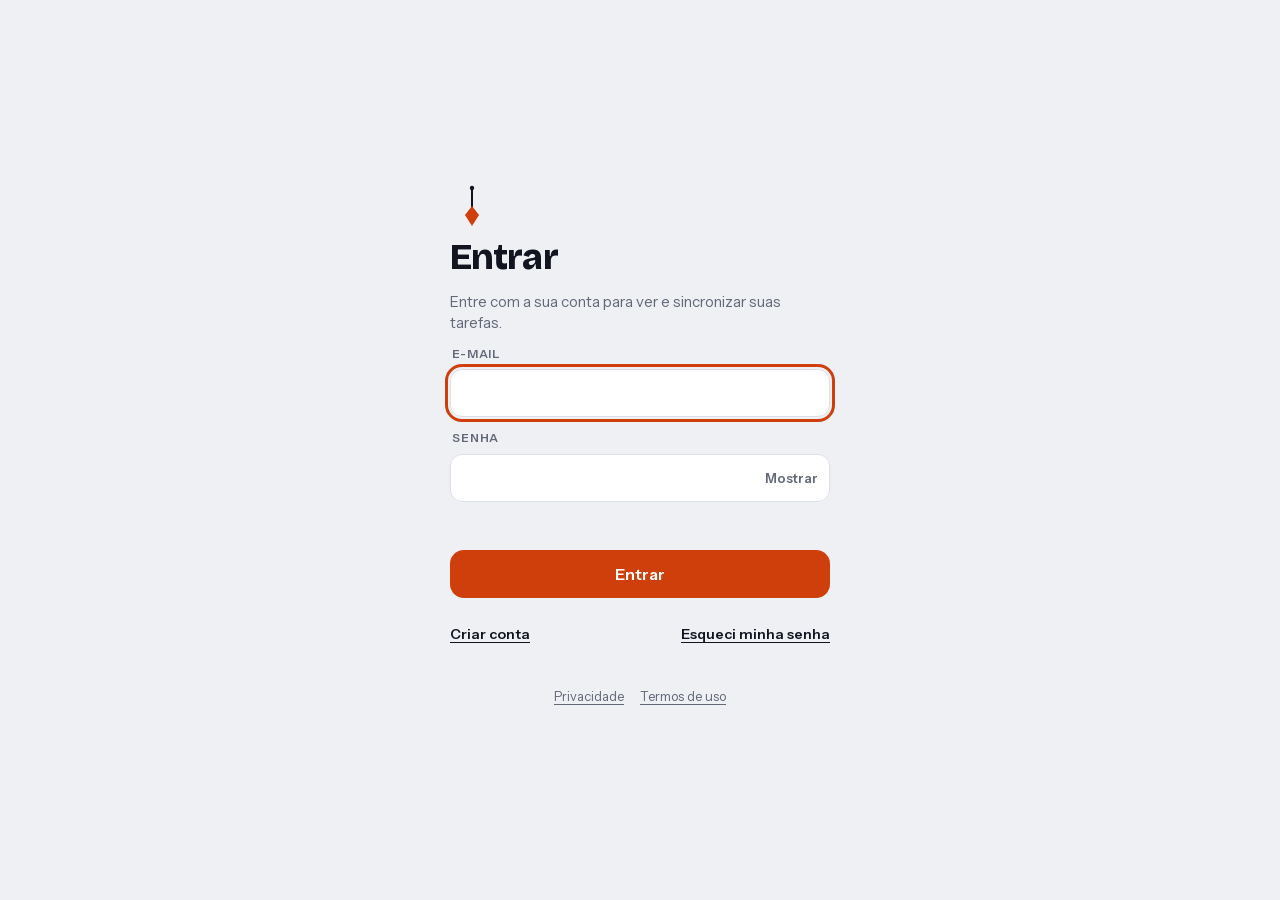
==== commit 3d7ed3b2: "Política de privacidade e termos de uso, fontes do próprio site e limpeza diária de lembretes enviad" ====
--- a/index.html
+++ b/index.html
@@ -2,7 +2,7 @@
 <html lang="pt-BR">
 <head>
 <meta charset="utf-8">
-<meta http-equiv="Content-Security-Policy" content="default-src 'self'; script-src 'self' 'sha256-1Qmcy4j6aNFgRwdLngcAKq/W1vScASZ8669jMVnaf3k=' 'sha256-M83SiRaxQw8WWPr1qdbElLabaNfhtC6YMMJDVWU3QNA=' 'sha256-WSaTyIcG/4A0XRG5I5akAXJUOUO9a1HHpUzWTQFnc5s=' 'sha256-lcCO8RwnurBZ1+Op6LAF9jlGqrn6/VGmrAFiUewwJtI=' 'sha256-wNBm0LO9t0JKUloaWmeP9HoGpjFq3dG9AuBOcy/YQ4g='; style-src 'self' 'unsafe-inline' https://fonts.googleapis.com; font-src https://fonts.gstatic.com; img-src 'self' data: blob:; connect-src 'self' https://api.pwnedpasswords.com https://cpdeptlintjvdqcfrafg.supabase.co wss://cpdeptlintjvdqcfrafg.supabase.co; worker-src 'self' blob:; manifest-src 'self'; object-src 'none'; base-uri 'none'; form-action 'none'; frame-src 'none'">
+<meta http-equiv="Content-Security-Policy" content="default-src 'self'; script-src 'self' 'sha256-1Qmcy4j6aNFgRwdLngcAKq/W1vScASZ8669jMVnaf3k=' 'sha256-B9HIEmMYlL9AaK0O8q8vD+rPYgRvrJ2CTG24q573iEY=' 'sha256-M83SiRaxQw8WWPr1qdbElLabaNfhtC6YMMJDVWU3QNA=' 'sha256-rWKWaR5iSfV0M7HqkEtbETCzpSfy3W9/fGerEQFC74k=' 'sha256-wNBm0LO9t0JKUloaWmeP9HoGpjFq3dG9AuBOcy/YQ4g='; style-src 'self' 'unsafe-inline'; font-src 'self'; img-src 'self' data: blob:; connect-src 'self' https://api.pwnedpasswords.com https://cpdeptlintjvdqcfrafg.supabase.co wss://cpdeptlintjvdqcfrafg.supabase.co; worker-src 'self' blob:; manifest-src 'self'; object-src 'none'; base-uri 'none'; form-action 'none'; frame-src 'none'">
 <meta name="referrer" content="no-referrer">
 <script>if(window.top!==window.self){window.stop();document.documentElement.innerHTML=''}</script>
 <meta name="viewport" content="width=device-width,initial-scale=1,viewport-fit=cover">
@@ -22,16 +22,69 @@
 <body>
 <script>window.PRUMO_SB={"url": "https://cpdeptlintjvdqcfrafg.supabase.co", "key": "sb_publishable_pxzF6R8UKi6NGhVH9aWtCw_nGtu8X64", "vapid": "BAai8ZUcouidJgwKeiS0zLvXUBK2PccmgBD-40hw0Dr1_VoXYS0vw3FaK7PpXlNNpcmAjH1B_5WvIMnHlzkP0Wc"};</script>
 <script src="supabase.js"></script>
-<link rel="preconnect" href="https://fonts.googleapis.com">
-<link rel="preconnect" href="https://fonts.gstatic.com" crossorigin>
-<link rel="stylesheet" href="https://fonts.googleapis.com/css2?family=Bricolage+Grotesque:wght@600;800&family=Instrument+Sans:wght@400;500;600&family=IBM+Plex+Mono:wght@500&display=swap">
+<link rel="preload" href="fonts/instrument-sans.woff2" as="font" type="font/woff2" crossorigin>
+<link rel="preload" href="fonts/bricolage-grotesque.woff2" as="font" type="font/woff2" crossorigin>
 <style>
+/* Fontes servidas pelo próprio site (SIL Open Font License 1.1). Subconjunto latino. */
+@font-face {
+  font-family: 'Bricolage Grotesque';
+  font-style: normal;
+  font-weight: 600;
+  font-stretch: 100%;
+  font-display: swap;
+  src: url(fonts/bricolage-grotesque.woff2) format('woff2');
+  unicode-range: U+0000-00FF, U+0131, U+0152-0153, U+02BB-02BC, U+02C6, U+02DA, U+02DC, U+0304, U+0308, U+0329, U+2000-206F, U+20AC, U+2122, U+2191, U+2193, U+2212, U+2215, U+FEFF, U+FFFD;
+}
+@font-face {
+  font-family: 'Bricolage Grotesque';
+  font-style: normal;
+  font-weight: 800;
+  font-stretch: 100%;
+  font-display: swap;
+  src: url(fonts/bricolage-grotesque.woff2) format('woff2');
+  unicode-range: U+0000-00FF, U+0131, U+0152-0153, U+02BB-02BC, U+02C6, U+02DA, U+02DC, U+0304, U+0308, U+0329, U+2000-206F, U+20AC, U+2122, U+2191, U+2193, U+2212, U+2215, U+FEFF, U+FFFD;
+}
+@font-face {
+  font-family: 'IBM Plex Mono';
+  font-style: normal;
+  font-weight: 500;
+  font-display: swap;
+  src: url(fonts/ibm-plex-mono-500.woff2) format('woff2');
+  unicode-range: U+0000-00FF, U+0131, U+0152-0153, U+02BB-02BC, U+02C6, U+02DA, U+02DC, U+0304, U+0308, U+0329, U+2000-206F, U+20AC, U+2122, U+2191, U+2193, U+2212, U+2215, U+FEFF, U+FFFD;
+}
+@font-face {
+  font-family: 'Instrument Sans';
+  font-style: normal;
+  font-weight: 400;
+  font-stretch: 100%;
+  font-display: swap;
+  src: url(fonts/instrument-sans.woff2) format('woff2');
+  unicode-range: U+0000-00FF, U+0131, U+0152-0153, U+02BB-02BC, U+02C6, U+02DA, U+02DC, U+0304, U+0308, U+0329, U+2000-206F, U+20AC, U+2122, U+2191, U+2193, U+2212, U+2215, U+FEFF, U+FFFD;
+}
+@font-face {
+  font-family: 'Instrument Sans';
+  font-style: normal;
+  font-weight: 500;
+  font-stretch: 100%;
+  font-display: swap;
+  src: url(fonts/instrument-sans.woff2) format('woff2');
+  unicode-range: U+0000-00FF, U+0131, U+0152-0153, U+02BB-02BC, U+02C6, U+02DA, U+02DC, U+0304, U+0308, U+0329, U+2000-206F, U+20AC, U+2122, U+2191, U+2193, U+2212, U+2215, U+FEFF, U+FFFD;
+}
+@font-face {
+  font-family: 'Instrument Sans';
+  font-style: normal;
+  font-weight: 600;
+  font-stretch: 100%;
+  font-display: swap;
+  src: url(fonts/instrument-sans.woff2) format('woff2');
+  unicode-range: U+0000-00FF, U+0131, U+0152-0153, U+02BB-02BC, U+02C6, U+02DA, U+02DC, U+0304, U+0308, U+0329, U+2000-206F, U+20AC, U+2122, U+2191, U+2193, U+2212, U+2215, U+FEFF, U+FFFD;
+}
 /* Prumo. Uma coluna de leitura (max 560px), cabecalho grande, barra de abas fixa embaixo
    com acao central, e folhas (bottom sheets) para criar e editar tarefas. */
 :root{
   --bg:#EEF0F4;--surface:#FFFFFF;--ink:#12141F;--muted:#626878;--line:#DCDFE7;--soft:#E7EAF0;
   --accent:#CF3F0C;--accent-ink:#FFFFFF;--accent-soft:#FCE3D9;--accent-text:#A8300A;
-  --ok:#14804A;--ok-soft:#DCF2E5;--warn:#9A5B00;--warn-soft:#FAEBCF;--bad:#C23B3B;
+  --ok:#14804A;--ok-soft:#DCF2E5;--warn:#8A5100;--warn-soft:#FAEBCF;--bad:#C23B3B;
   --c1:#2F55D4;--c2:#A23B9C;--c3:#0F8C7E;--c4:#B07A00;
   --hero-bg:#12141F;--hero-fg:#F4F5F9;
   --shadow:0 1px 2px rgba(18,20,31,.05),0 10px 28px rgba(18,20,31,.07);
@@ -522,6 +575,82 @@
 .wline .link{min-height:44px}
 [tabindex="-1"]:focus{outline:none}
 .tk-title{min-height:44px}
+/* ---------- obra: anéis do dia, fechar o dia, andares ---------- */
+.drings{position:relative;width:68px;height:68px;flex:none;border-radius:50%}
+.drings b{position:absolute;inset:0;display:grid;place-items:center;font:600 .8125rem var(--mono)}
+.drings:focus-visible{outline:2px solid var(--accent);outline-offset:2px}
+.closec{display:flex;align-items:center;justify-content:space-between;gap:12px;margin-top:16px;padding:14px 14px 14px 16px;border-radius:16px;background:var(--surface);box-shadow:var(--shadow)}
+.closec>div{display:grid;gap:2px;min-width:0}
+.closec b{font-weight:600}
+.closec span{color:var(--muted);font-size:.875rem;overflow-wrap:anywhere}
+.closec.done{background:var(--ok-soft);box-shadow:none}
+.closec.done span{color:var(--ink)}
+.cl-st{margin:0;padding:10px 12px;border-radius:12px;background:var(--soft);font-size:.9375rem}
+.cl-st.ok{background:var(--ok-soft)}
+.cl-sapo .chip{max-width:100%}
+.ob-top{display:flex;gap:16px;align-items:center}
+.ob-top p{margin:0;color:var(--muted);font-size:.875rem;line-height:1.5}
+.ob-n{display:grid;justify-items:center;min-width:76px}
+.ob-n b{font:800 2.75rem/1 var(--display);letter-spacing:-.03em;color:var(--accent-text)}
+.ob-n span{font-size:.75rem;color:var(--muted);text-align:center}
+.tower{display:grid;gap:5px}
+.floor,.fl-d{display:grid;grid-template-columns:3.4rem minmax(0,1fr);gap:8px;align-items:center}
+.fl-l{font:500 .6875rem var(--mono);color:var(--muted);white-space:nowrap}
+.fl-b,.fl-d>div{display:grid;grid-template-columns:repeat(7,minmax(0,1fr));gap:4px;padding-left:6px;border-left:3px solid transparent}
+.floor.pr .fl-b{border-left-color:var(--ok)}
+.fl-d i{font:600 .625rem var(--body);color:var(--muted);text-align:center;font-style:normal}
+.bk{display:block;height:18px;border-radius:4px;background:transparent;box-shadow:inset 0 0 0 1px var(--line)}
+.bk.f{background:var(--accent);box-shadow:none}
+.bk.o,.bk.p{background:repeating-linear-gradient(135deg,var(--line) 0 3px,transparent 3px 7px)}
+.bk.x{background:var(--soft);box-shadow:none}
+.bk.td{box-shadow:inset 0 0 0 2px var(--ink)}
+.bk.f.td{box-shadow:inset 0 0 0 2px var(--accent-text)}
+.ob-leg{display:flex;flex-wrap:wrap;gap:6px 14px;font-size:.75rem;color:var(--muted)}
+.ob-leg span{display:inline-flex;align-items:center;gap:6px}
+.ob-leg .bk{width:14px;height:10px}
+.ob-pr{display:inline-block;width:3px;height:12px;background:var(--ok);border-radius:2px}
+@media (prefers-reduced-motion:no-preference){
+  .bk.new{animation:bkdrop .55s cubic-bezier(.2,.9,.3,1.25) .15s both}
+  @keyframes bkdrop{from{transform:translateY(-26px);opacity:0}to{transform:none;opacity:1}}
+  .rg-a{transition:stroke-dashoffset .5s ease}
+}
+/* ---------- planejar a semana e busca ---------- */
+.closec.plan{margin:14px 0 0;flex-wrap:wrap}
+.closec.plan .btns{flex:none}
+.wp-days{display:grid;gap:2px}
+.wp-d{display:grid;grid-template-columns:5.2rem minmax(0,1fr) auto auto;gap:8px;align-items:center;min-height:44px}
+.wp-n{font-weight:600;font-size:.9375rem;white-space:nowrap}
+.wp-n small{font-weight:400;color:var(--muted);font-size:.75rem}
+.wp-bar{position:relative;display:flex;height:10px;border-radius:99px;background:var(--soft);overflow:hidden}
+.wp-bar i{display:block;height:100%;background:var(--ink);opacity:.75}
+.wp-bar i.add{background:repeating-linear-gradient(135deg,var(--accent) 0 4px,var(--accent-soft) 4px 8px);opacity:1}
+.wp-bar b{position:absolute;top:0;bottom:0;width:2px;background:var(--bad)}
+.wp-d.over .wp-v{color:var(--bad)}
+.wp-v{font:500 .75rem var(--mono);color:var(--muted);white-space:nowrap}
+.wp-c{display:flex}
+.wp-p{display:grid;gap:6px;padding-top:10px;border-top:1px solid var(--line)}
+.wp-p label{display:grid;gap:2px}
+.wp-p label b{font-weight:600;overflow-wrap:anywhere}
+.wp-p label small{color:var(--muted);font-size:.8125rem}
+.wp-p select{min-height:44px}
+.ob-pl{display:inline-block;width:7px;height:7px;border-radius:50%;background:var(--c1);margin-right:4px;vertical-align:middle}
+.bs-list{display:grid;gap:6px}
+.bs-r{display:grid;gap:3px;text-align:left;width:100%;min-height:52px;padding:10px 12px;border-radius:12px;background:var(--bg)}
+.bs-r b{font-weight:600;overflow-wrap:anywhere}
+.bs-r small{display:flex;align-items:center;gap:6px;color:var(--muted);font-size:.8125rem}
+.bs-r.done b{color:var(--muted);text-decoration:line-through}
+.bs-r:focus-visible{outline:2px solid var(--accent);outline-offset:2px}
+@media (max-width:380px){.wp-d{grid-template-columns:4.4rem minmax(0,1fr) auto}.wp-v{display:none}}
+/* estimativa que aprende */
+.est-tip{display:grid;gap:8px;margin-top:10px;padding:10px 12px;border-radius:12px;background:var(--accent-soft)}
+.est-tip p{margin:0;font-size:.875rem}
+.est-tip .btn{justify-self:start;background:var(--surface)}
+.est-mini{display:flex;align-items:center;gap:8px;width:100%;min-height:44px;margin-top:8px;padding:6px 12px;border-radius:12px;background:var(--accent-soft);color:var(--ink);font-size:.875rem;text-align:left}
+.est-mini b{color:var(--accent-text);font-weight:600}
+.est-mini:focus-visible{outline:2px solid var(--accent);outline-offset:2px}
+.est-wk{margin:10px 2px 0;padding:10px 12px;border-radius:12px;background:var(--accent-soft);font-size:.875rem}
+.pf-legal{display:flex;flex-wrap:wrap;gap:4px 18px}
+.pf-legal a{color:var(--accent-text);font-weight:600;font-size:.9375rem;min-height:44px;display:inline-flex;align-items:center;text-underline-offset:3px}
 </style>
 
 <div class="wrap"><main id="view" aria-live="polite"></main></div>
@@ -575,6 +704,7 @@
 };
 
 var ICON={
+  search:'<circle cx="11" cy="11" r="7"/><path d="M20 20l-4-4"/>',
   target:'<circle cx="12" cy="12" r="8.5"/><circle cx="12" cy="12" r="3.2"/>',
   cal:'<rect x="3.5" y="5" width="17" height="15.5" rx="3"/><path d="M3.5 10h17M8 3v4M16 3v4"/>',
   plus:'<path d="M12 5v14M5 12h14"/>',
@@ -597,7 +727,7 @@
 
 /* ---------- estado e persistencia ---------- */
 var LS='prumo.v1';
-function blank(){return {v:1,upd:0,owner:null,prof:{},seeded:false,tasks:[],rec:{},cap:[0,300,300,300,300,300,120],ctx:{},retro:{},blockers:{},log:{},session:null,u:{},dirty:{},del:{},synced:false}}
+function blank(){return {v:1,upd:0,owner:null,prof:{},seeded:false,tasks:[],rec:{},cap:[0,300,300,300,300,300,120],ctx:{},retro:{},blockers:{},log:{},days:{},g:{},session:null,u:{},dirty:{},del:{},synced:false}}
 function readLocal(){try{var r=localStorage.getItem(LS);if(r){return Object.assign(blank(),JSON.parse(r))}}catch(e){}return blank()}
 var S=readLocal();
 function writeLocal(){if(wiped)return;try{localStorage.setItem(LS,JSON.stringify(S))}catch(e){}}
@@ -622,6 +752,7 @@
   S.tasks=S.tasks.filter(function(t){return t.parent||!(t.status==='done'&&t.doneAt&&t.doneAt<lim)});
   var keep=iso(new Date(Date.now()-400*864e5));
   Object.keys(S.log).forEach(function(k){if(k<keep)delete S.log[k]});
+  Object.keys(S.days||{}).forEach(function(k){if(k<keep)delete S.days[k]});
 }
 async function pushRemote(){
   if(!remote)return;
@@ -682,6 +813,8 @@
   Object.keys(S.retro||{}).forEach(function(k){m['retro/'+k]=S.retro[k]});
   Object.keys(S.blockers||{}).forEach(function(k){m['blk/'+k]={t:S.blockers[k]}});
   Object.keys(S.log||{}).forEach(function(k){m['log/'+k]={s:S.log[k]}});
+  Object.keys(S.days||{}).forEach(function(k){m['day/'+k]=S.days[k]});
+  if(S.g&&Object.keys(S.g).length)m['cap/g']=S.g;
   if(S.prof&&(S.prof.name||S.prof.avk||S.prof.av))m['prof/me']=S.prof;
   return m;
 }
@@ -695,6 +828,8 @@
   var kind=kindOf(k),id=idOf(k);
   if(kind==='task'){data.id=id;var i=S.tasks.findIndex(function(t){return t.id===id});if(i>=0)S.tasks[i]=data;else S.tasks.push(data)}
   else if(kind==='rec'){data.id=id;S.rec=S.rec||{};S.rec[id]=data}
+  else if(kind==='cap'&&id==='g')S.g=cleanG(data);
+  else if(kind==='day'){if(/^\d{4}-\d{2}-\d{2}$/.test(id)){S.days=S.days||{};S.days[id]=cleanDay(data)}}
   else if(kind==='cap'){if(Array.isArray(data.cap)&&data.cap.length===7)S.cap=data.cap}
   else if(kind==='ctx')S.ctx=data||{};
   else if(kind==='retro')S.retro[id]=data;
@@ -709,6 +844,8 @@
   else if(kind==='retro')delete S.retro[id];
   else if(kind==='blk')delete S.blockers[id];
   else if(kind==='log')delete S.log[id];
+  else if(kind==='day'){if(S.days)delete S.days[id]}
+  else if(kind==='cap'&&id==='g')S.g={};
   else if(kind==='ctx')S.ctx={};
   else if(kind==='prof')S.prof={};
 }
@@ -889,9 +1026,11 @@
   var td=todayISO();
   var open=S.tasks.filter(function(t){return !isDone(t)&&covers(t,td)});
   var doing=open.filter(function(t){return t.status==='doing'});
-  var mits=open.filter(function(t){return t.mit&&t.status!=='doing'}).sort(byPrio);
-  var rest=open.filter(function(t){return !t.mit&&t.status!=='doing'}).sort(byPrio);
-  return doing.concat(mits,rest)[0]||null;
+  // o Sapo escolhido ao fechar o dia anterior vem antes das outras prioridades
+  var sp=sapoOf(td),first=sp&&sp.status!=='doing'?[sp]:[],nsp=function(t){return !sp||t.id!==sp.id};
+  var mits=open.filter(function(t){return t.mit&&t.status!=='doing'&&nsp(t)}).sort(byPrio);
+  var rest=open.filter(function(t){return !t.mit&&t.status!=='doing'&&nsp(t)}).sort(byPrio);
+  return doing.concat(first,mits,rest)[0]||null;
 }
 function seed(){
   var td=todayISO(),tm=addDays(td,1),d2=addDays(td,2),y=addDays(td,-1);
@@ -912,6 +1051,69 @@
   S.seeded=true;persist();
 }
 
+/* ---------- obra: dia firme, sequência e andares ---------- */
+// Dia firme: concluir tarefas e/ou blocos de 25 min de foco até a meta do dia (padrão 1).
+// Folga (padrão sábado e domingo, mais dias com capacidade zero) não quebra a sequência; se for firme, vale tijolo.
+// Uma pausa por semana cobre um dia útil em branco. A obra só cresce: cada semana com tijolo é um andar,
+// e o andar fica "no prumo" quando a semana foi fechada na retrospectiva.
+var FOCOBLK=25*60,OFFDEF=[0,6],PAUSAS=1;
+function gOff(){var o=S.g&&S.g.off;return Array.isArray(o)?o.filter(function(x){return x>=0&&x<=6}):OFFDEF}
+function gMeta(){var m=Number(S.g&&S.g.meta);return m>=1&&m<=5?Math.floor(m):1}
+function isFolga(d){var w=parseISO(d).getDay();return gOff().indexOf(w)>=0||!(S.cap[w]>0)}
+function doneMap(){var m={};S.tasks.forEach(function(t){if(isDone(t)&&t.doneAt){var d=iso(new Date(t.doneAt));m[d]=(m[d]||0)+1}});return m}
+function dayUnits(d,dm){return ((dm||doneMap())[d]||0)+Math.floor((S.log[d]||0)/FOCOBLK)}
+function dayOf(d){return (S.days&&S.days[d])||{}}
+function dayClosed(d){return !!dayOf(d).c}
+function retroDone(wk){var r=S.retro[wk];return !!(r&&(r.worked||r.stuck||r.tweak))}
+// estado de cada dia desde a primeira atividade: f firme, o folga, p pausa usada, x em branco, t hoje ainda aberto
+function obra(){
+  var td=todayISO(),dm=doneMap(),meta=gMeta(),start=td;
+  Object.keys(dm).concat(Object.keys(S.log||{}).filter(function(k){return S.log[k]>=FOCOBLK})).forEach(function(k){if(k<start)start=k});
+  var lim=addDays(td,-400);if(start<lim)start=lim;
+  var days=[],run=0,best=0,used={},bricks=0,d=start;
+  while(d<=td){
+    var u=dayUnits(d,dm),wk=weekStart(d),s;
+    if(u>=meta){s='f';run++;bricks++;if(run>best)best=run}
+    else if(d===td)s='t';
+    else if(isFolga(d))s='o';
+    else if((used[wk]||0)<PAUSAS){s='p';used[wk]=(used[wk]||0)+1}
+    else{s='x';run=0}
+    days.push({d:d,s:s,u:u});d=addDays(d,1);
+  }
+  var floors=[],by={};
+  days.forEach(function(x){var wk=weekStart(x.d);if(!by[wk]){by[wk]={wk:wk,cells:['','','','','','',''],n:0};floors.push(by[wk])}var f=by[wk];f.cells[(parseISO(x.d).getDay()+6)%7]=x.s;if(x.s==='f')f.n++});
+  floors=floors.filter(function(f){return f.n>0||f.wk===weekStart(td)});
+  floors.forEach(function(f){f.prumo=retroDone(f.wk);f.plan=weekPlanned(f.wk)});
+  var last=days[days.length-1]||{u:0};
+  return {cur:run,best:best,bricks:bricks,floors:floors,today:last.u,meta:meta,firm:last.u>=meta,pauseLeft:PAUSAS-(used[weekStart(td)]||0),broke:run===0&&best>0&&days.some(function(x){return x.s==='x'})};
+}
+function planned(d){return !!(S.blockers[d]||dayOf(d).s||tasksOn(d).length)}
+// Sapo escolhido ao fechar o dia anterior, se ainda estiver aberto hoje
+function sapoOf(d){var id=dayOf(d).s,t=id&&byId(id);return t&&!isDone(t)&&covers(t,d)?t:null}
+function setDay(d,o){S.days=S.days||{};var cur=Object.assign({},S.days[d]||{},o);Object.keys(cur).forEach(function(k){if(cur[k]==null||cur[k]==='')delete cur[k]});if(Object.keys(cur).length)S.days[d]=cur;else delete S.days[d]}
+// dados vindos da nuvem passam por aqui antes de entrar no estado
+function cleanDay(o){o=o||{};var r={};if(Number(o.c)>0)r.c=Number(o.c);if(Number(o.p)>0)r.p=Number(o.p);if(typeof o.s==='string'&&o.s.length<=64)r.s=o.s;return r}
+function cleanG(o){o=o||{};var r={};if(Array.isArray(o.off))r.off=o.off.map(Number).filter(function(x,i,a){return x>=0&&x<=6&&a.indexOf(x)===i});var m=Number(o.meta);if(m>=1&&m<=5)r.meta=Math.floor(m);return r}
+
+/* ---------- estimativa que aprende ---------- */
+// Por contexto: tempo real de foco contra o estimado nas tarefas concluídas das últimas 6 semanas que tiveram
+// pelo menos 5 min de cronômetro. Só vale com 5 tarefas ou mais e quando a diferença passa de 20%.
+var EST_N=5,EST_DAYS=42;
+function estFactor(ctx){
+  var lim=Date.now()-EST_DAYS*864e5,e=0,r=0,n=0;
+  S.tasks.forEach(function(t){if(t.ctx===ctx&&isDone(t)&&(t.doneAt||0)>=lim&&(t.focus||0)>=300){var x=estAll(t,true);if(x>0){e+=x;r+=t.focus/60;n++}}});
+  if(n<EST_N||!e)return null;
+  var f=Math.max(.5,Math.min(2.5,r/e));
+  return Math.abs(f-1)>=.2?{f:f,n:n}:null;
+}
+function estAdj(t){var k=estFactor(t.ctx);return k?Math.max(5,Math.round(t.est*k.f/5)*5):t.est}
+function estTipHTML(d,mini){
+  var k=estFactor(d.ctx);if(!k||!d.est||(sh&&sh.estOk))return '';
+  var v=Math.max(5,Math.round(d.est*k.f/5)*5);if(v===d.est)return '';
+  var pc=Math.round(Math.abs(k.f-1)*100);
+  if(mini)return '<button class="est-mini" data-act="est-learn" data-v="'+v+'">'+ic('timer',16)+'<span>Em '+esc(cname(d.ctx))+' costuma levar '+(k.f>1?'+':'−')+pc+'%. <b>Usar '+fmt(v)+'</b></span></button>';
+  return '<div class="est-tip"><p>Em '+esc(cname(d.ctx))+' você costuma levar '+pc+'% '+(k.f>1?'a mais':'a menos')+' do que estima ('+k.n+' tarefas recentes).</p><button class="btn btn-s sm" data-act="est-learn" data-v="'+v+'">Usar '+fmt(v)+'</button></div>';
+}
 /* ---------- toast ---------- */
 var toastT=null,toastFn=null;
 // com ação (Desfazer), dura mais e fica parado enquanto há foco, toque ou mouse em cima
@@ -966,10 +1168,10 @@
   if(!booted&&!S.tasks.length)return '<header class="top"><div><div class="eyebrow">'+DAYS[d.getDay()]+', '+d.getDate()+' de '+MONF[d.getMonth()]+'</div><h1 class="h1">Hoje</h1></div></header><p class="hint">Carregando seus dados...</p>';
   var all=tasksOn(td),done=all.filter(isDone),open=all.filter(function(t){return !isDone(t)}).concat(dueNow());
   var now=nextTask(),over=overdue(),nm=profName().split(' ')[0];
-  var sapo=open.filter(function(t){return t.mit}).sort(byPrio)[0];
+  var sapo=sapoOf(td)||open.filter(function(t){return t.mit}).sort(byPrio)[0],ob=obra();
   // ordem da lista: em andamento, prioridades (estrela) e o resto; a tarefa do "Agora" não se repete
   var rest=open.filter(function(t){return !now||t.id!==now.id}).sort(function(a,b){return ((b.status==='doing')-(a.status==='doing'))||((b.mit?1:0)-(a.mit?1:0))||byPrio(a,b)});
-  var h='<header class="top"><div><div class="eyebrow">'+(nm?'Olá, '+esc(nm)+' · ':'')+DAYS[d.getDay()]+', '+d.getDate()+' de '+MONF[d.getMonth()]+'</div><h1 class="h1">Hoje</h1></div><div class="hd-r">'+ringHTML(done.length,all.length)+avatarBtn()+'</div></header>';
+  var h='<header class="top"><div><div class="eyebrow">'+(nm?'Olá, '+esc(nm)+' · ':'')+DAYS[d.getDay()]+', '+d.getDate()+' de '+MONF[d.getMonth()]+'</div><h1 class="h1">Hoje</h1></div><div class="hd-r">'+ringsHTML(ob)+avatarBtn()+'</div></header>';
   h+='<div class="cols"><div class="col stick">';
   var blk=S.blockers[td];
   h+='<button class="note" data-act="note">'+ic('target',16)+(blk?'<span class="note-t">'+esc(blk)+'</span>':'<span>O que pode te travar hoje?</span><b>Anotar</b>')+'</button>';
@@ -978,6 +1180,7 @@
   h+=wrapBanner();
   h+=pushBanner();
   h+=heroHTML(now,sapo&&now&&sapo.id===now.id);
+  h+=planCardHTML();
   h+='</div><div class="col">';
   if(rest.length)h+=secHTML('Depois',fmt(sum(rest,function(t){return t.est})))+listHTML(rest,{day:td},sapo&&(!now||sapo.id!==now.id)?sapo.id:null);
   else if(now)h+='<p class="hint" style="margin:14px 4px">Só isso por hoje. Toque em ⋯ num card para trazer algo de outro dia.</p>';
@@ -985,6 +1188,7 @@
     h+='<button class="fold" data-act="fold" aria-expanded="'+doneOpen+'"><span>'+done.length+(done.length>1?' concluídas':' concluída')+' hoje</span>'+ic(doneOpen?'up':'down',18)+'</button>';
     if(doneOpen)h+=listHTML(done,{day:td},null);
   }
+  h+=closeCardHTML(ob,open.length);
   var tm=addDays(td,1),tl=tasksOn(tm).filter(function(t){return !isDone(t)});
   h+='<button class="peek" data-act="tab" data-t="semana"><span><b>Amanhã</b> · '+(tl.length?tl.length+(tl.length>1?' tarefas, ':' tarefa, ')+fmt(sum(tl,function(t){return t.est})):'nada planejado ainda')+'</span><span class="peek-r">Ver semana'+ic('right',16)+'</span></button>';
   h+='</div></div>';
@@ -997,7 +1201,7 @@
   var per=S.tasks.filter(function(t){return t.end&&!isDone(t)});
   var d0=parseISO(days[0]),d6=parseISO(days[6]);
   var h='<header class="top"><div><div class="eyebrow">'+(semOff?'Mais adiante':'Próximos 7 dias')+'</div><h1 class="h1">'+d0.getDate()+(d0.getMonth()!==d6.getMonth()?' '+MONS[d0.getMonth()]:'')+' a '+d6.getDate()+' '+MONS[d6.getMonth()]+'</h1></div><div class="nav">'+
-    (semOff?'<button class="btn btn-s sm" data-act="sem" data-d="0">Hoje</button>':'')+'<button class="ib" data-act="sem" data-d="-1" aria-label="7 dias antes"'+(semOff?'':' disabled')+'>'+ic('left')+'</button><button class="ib" data-act="sem" data-d="1" aria-label="Próximos 7 dias">'+ic('right')+'</button></div></header>';
+    (semOff?'<button class="btn btn-s sm" data-act="sem" data-d="0">Hoje</button>':'')+'<button class="ib" data-act="busca" aria-label="Buscar tarefas">'+ic('search')+'</button><button class="ib" data-act="sem" data-d="-1" aria-label="7 dias antes"'+(semOff?'':' disabled')+'>'+ic('left')+'</button><button class="ib" data-act="sem" data-d="1" aria-label="Próximos 7 dias">'+ic('right')+'</button></div></header>';
   h+='<div class="wstrip"><div class="strip">'+days.map(function(d,i){
     var p=parseISO(d),m=dayLoad(d),cap=S.cap[p.getDay()]||0,pct=cap?Math.min(100,m/cap*100):(m?100:0),over=m>cap;
     var pp=per.find(function(t){return covers(t,d)}),bar='';
@@ -1188,7 +1392,7 @@
     '<div class="btns"><button class="btn btn-s sm" data-act="wr-open" data-wk="'+wk+'">'+ic('play',16)+'Retrô em stories</button>'+(wkOff!==0?'<button class="btn btn-s sm" data-act="wk" data-d="0">Voltar para esta semana</button>':'')+'</div></section>';
   h+=secHTML('Fechar a semana')+'<div class="stack">'+
     [['worked','O que funcionou?'],['stuck','O que travou?'],['tweak','O que muda na próxima semana?']].map(function(x){return '<div><label class="lab" for="rt-'+x[0]+'">'+x[1]+'</label><textarea id="rt-'+x[0]+'" class="inp" data-in="retro" data-f="'+x[0]+'" rows="2">'+esc(rt[x[0]]||'')+'</textarea></div>'}).join('')+'</div>';
-  h+='<div class="btns" style="margin-top:12px"><button class="btn btn-p btn-full" data-act="copy-summary">Copiar resumo da semana</button></div>';
+  h+='<div class="btns" style="margin-top:12px">'+(wkOff===0?'<button class="btn btn-p btn-full" data-act="plan">Planejar a próxima semana</button>':'')+'<button class="btn btn-s btn-full" data-act="copy-summary">Copiar resumo da semana</button></div>';
   h+='</div><div class="col">';
   if(open.length){
     h+=secHTML('Ficou aberto',open.length)+listHTML(open.sort(function(a,b){return (b.slips||0)-(a.slips||0)}),{},null);
@@ -1222,15 +1426,191 @@
   if(SB)h+=secHTML('Conta')+'<div class="panel"><div><span class="lab">E-mail</span><p style="margin:0;word-break:break-all">'+esc(meEmail||'...')+'</p></div><div class="btns"><button class="btn btn-s sm" data-act="pw-open">Alterar senha</button><button class="btn btn-s sm" data-act="lock">Sair da conta</button><button class="btn btn-s sm" data-act="lock-all">Sair de todos os aparelhos</button></div><p class="hint" style="margin:0">Ao sair, suas tarefas continuam guardadas na sua conta. Este aparelho só apaga a cópia local.</p></div>';
   // preferências
   h+=secHTML('Preferências')+'<div class="panel">'+timerSettings()+'<div><span class="lab">Nome dos contextos</span><div class="stack">'+CTX.map(function(c){return '<div class="rn"><i class="dot" style="background:var('+c.v+')"></i><input class="inp" id="cn-'+c.id+'" data-in="ctxname" data-c="'+c.id+'" value="'+esc(cname(c.id))+'" aria-label="Nome do contexto" autocomplete="off"></div>'}).join('')+'</div></div></div>';
+  h+='<div id="pf-game"></div>'+secHTML('Sequência e obra')+'<div class="panel">'+gameSettings()+'</div>';
   h+='</div><div class="col">';
   // dados
   h+=secHTML('Dados')+'<div class="panel"><div><span class="lab">Sincronização</span><p class="sync" id="sync" style="margin:0 0 10px">'+syncText()+'</p><div class="btns"><button class="btn btn-s sm" data-act="copy-backup">Copiar backup</button></div></div><div><label class="lab" for="restore">Restaurar backup</label><textarea id="restore" class="inp" data-in="restore" rows="2" placeholder="Cole aqui o backup copiado antes">'+esc(restoreTxt)+'</textarea><div class="btns" style="margin-top:10px"><button class="btn btn-s sm" data-act="restore">Restaurar</button></div></div></div>';
   // privacidade
-  if(SB)h+=secHTML('Privacidade')+'<div class="panel"><div><span class="lab">Seus dados</span><p class="hint" style="margin:0 0 10px">Baixe tudo o que a sua conta guarda, num arquivo que você pode abrir em qualquer lugar.</p><div class="btns"><button class="btn btn-s sm" data-act="export">Exportar meus dados</button></div></div><div><span class="lab">Excluir conta</span><p class="hint" style="margin:0 0 10px">Apaga a conta e tudo o que ela guarda, em todos os aparelhos.</p><div class="btns"><button class="btn btn-d sm" data-act="del-open">Excluir minha conta</button></div></div></div>';
+  if(SB)h+=secHTML('Privacidade')+'<div class="panel"><div><span class="lab">Seus dados</span><p class="hint" style="margin:0 0 10px">Baixe tudo o que a sua conta guarda, num arquivo que você pode abrir em qualquer lugar.</p><div class="btns"><button class="btn btn-s sm" data-act="export">Exportar meus dados</button></div></div><div><span class="lab">Excluir conta</span><p class="hint" style="margin:0 0 10px">Apaga a conta e tudo o que ela guarda, em todos os aparelhos.</p><div class="btns"><button class="btn btn-d sm" data-act="del-open">Excluir minha conta</button></div></div><div class="pf-legal"><a href="privacidade.html" target="_blank" rel="noopener">Política de privacidade</a><a href="termos.html" target="_blank" rel="noopener">Termos de uso</a></div></div>';
   // ajuda
   h+=secHTML('Ajuda')+'<div class="panel"><div class="btns"><button class="btn btn-s sm" data-act="help">Guia do Prumo</button></div><p class="hint" style="margin:0">Versão '+esc(BUILD)+'</p></div>';
   h+='</div></div>';
   return h;
+}
+/* ---------- obra: anéis do dia, fechar o dia, folha da obra, preferências ---------- */
+var MESC=['jan','fev','mar','abr','mai','jun','jul','ago','set','out','nov','dez'];
+function ringsHTML(o){
+  var td=todayISO(),pl=planned(td),fz=Math.min(1,o.today/o.meta),fc=dayClosed(td);
+  var arc=function(r,f,c){var C=2*Math.PI*r;return '<circle cx="34" cy="34" r="'+r+'" fill="none" stroke="var(--soft)" stroke-width="5.5"/><circle class="rg-a" cx="34" cy="34" r="'+r+'" fill="none" stroke="var('+c+')" stroke-width="5.5" stroke-linecap="round" stroke-dasharray="'+C.toFixed(1)+'" stroke-dashoffset="'+(C*(1-f)).toFixed(1)+'" transform="rotate(-90 34 34)"/>'};
+  var lab='Seu dia: planejar '+(pl?'feito':'pendente')+', fazer '+Math.min(o.today,o.meta)+' de '+o.meta+', fechar '+(fc?'feito':'pendente')+'. Sequência de '+o.cur+(o.cur===1?' dia':' dias')+'. Ver sua obra';
+  return '<button class="drings" data-act="obra" aria-label="'+lab+'"><svg width="68" height="68" viewBox="0 0 68 68" aria-hidden="true">'+arc(29,pl?1:0,'--c1')+arc(21.5,fz,'--accent')+arc(14,fc?1:0,'--ok')+'</svg><b aria-hidden="true">'+o.cur+'</b></button>';
+}
+function closeCardHTML(o,openN){
+  var td=todayISO(),dd=dayOf(td),tm=addDays(td,1),sp=dayOf(tm).s&&byId(dayOf(tm).s);
+  if(dd.c)return '<section class="closec done"><div><b>Dia fechado.</b><span>'+(sp&&!isDone(sp)?'Amanhã começa com '+esc(sp.title)+'.':'Até amanhã.')+'</span></div><button class="btn btn-s sm" data-act="close">Rever</button></section>';
+  var late=new Date().getHours()>=17||!openN;
+  return '<section class="closec"><div><b>Fechar o dia</b><span>O que sobrou e o Sapo de amanhã, em 30 segundos.</span></div><button class="btn '+(late?'btn-p':'btn-s')+' sm" data-act="close">Fechar</button></section>';
+}
+function leftovers(td){return tasksOn(td).filter(function(t){return !isDone(t)&&!(t.end&&t.end>td)})}
+function nextWork(d){var x=addDays(d,1);for(var i=0;i<7&&isFolga(x);i++)x=addDays(x,1);return x}
+function closeSheetHTML(){
+  var td=todayISO(),tm=addDays(td,1),o=obra(),dm=doneMap(),all=tasksOn(td),dn=all.filter(isDone).length,left=leftovers(td),secs=S.log[td]||0;
+  var h='<div class="sh-head"><h2 class="h2">Fechar o dia</h2><button class="ib" data-act="sh-close" aria-label="Fechar">'+ic('x')+'</button></div>';
+  h+='<p class="hint" style="margin:-8px 0 0">Você concluiu '+(dm[td]||0)+(all.length?' de '+all.length:'')+' hoje'+(secs>=60?' · '+fmt(secs/60)+' em foco':'')+'.</p>';
+  var falta=o.meta-o.today;
+  h+='<p class="cl-st'+(o.firm?' ok':'')+'">'+(o.firm?'Dia firme: mais um tijolo na obra.':(isFolga(td)?'Hoje é folga: não conta contra a sequência.':'Para virar tijolo: '+(falta>1?'mais '+falta+' tarefas ou blocos':'concluir 1 tarefa ou fazer 25 min')+' de foco.'))+'</p>';
+  if(left.length){
+    var nw=nextWork(tm);
+    h+='<div><span class="lab">O que sobrou</span><div class="stack">'+left.map(function(t){
+      return '<div class="res"><b>'+esc(t.title)+'</b><div class="chips"><button class="chip" data-act="mv" data-id="'+t.id+'" data-d="'+tm+'">Amanhã</button>'+('<button class="chip" data-act="mv" data-id="'+t.id+'" data-d="'+nw+'">'+DABR[parseISO(nw).getDay()]+' '+parseISO(nw).getDate()+'</button>')+'<button class="chip" data-act="mv" data-id="'+t.id+'" data-d="">Sem data</button><button class="chip" data-act="rowmenu" data-id="'+t.id+'" data-back="close">Outro dia</button></div></div>'}).join('')+'</div>'+
+      (left.length>1?'<div class="btns" style="margin-top:10px"><button class="btn btn-s sm" data-act="close-all">Tudo para amanhã</button></div>':'')+'</div>';
+  }
+  var cand=tasksOn(tm).filter(function(t){return !isDone(t)}).sort(byPrio).slice(0,8),cur=dayOf(tm).s;
+  h+='<div><span class="lab">Sapo de amanhã</span>'+(cand.length?'<p class="hint" style="margin:-2px 2px 10px">A tarefa mais pesada, para fazer antes de tudo.</p><div class="chips cl-sapo">'+cand.map(function(t){return chip(esc(t.title),t.id===cur,'data-act="close-sapo" data-id="'+t.id+'"')}).join('')+'</div>':'<p class="hint" style="margin:0 2px">Nada planejado para amanhã ainda. O que você mandar para amanhã aparece aqui.</p>')+'</div>';
+  h+='<div class="sh-actions"><button class="btn btn-p" data-act="close-done">'+(dayClosed(td)?'Salvar':'Fechar o dia')+'</button></div>';
+  return h;
+}
+function towerHTML(o,fresh){
+  var td=todayISO(),fl=o.floors.slice(-12).reverse(),more=o.floors.length-fl.length;
+  var nm={f:'tijolo',o:'folga',p:'pausa',x:'em branco',t:'hoje'};
+  var h='<div class="tower" role="list" aria-label="Andares da obra, do mais recente ao mais antigo">'+fl.map(function(f){
+    var d=parseISO(f.wk),lab=d.getDate()+' '+MESC[d.getMonth()];
+    return '<div class="floor'+(f.prumo?' pr':'')+'" role="listitem" aria-label="Semana de '+lab+': '+f.n+(f.n===1?' tijolo':' tijolos')+(f.plan?', planejada':'')+(f.prumo?', no prumo':'')+'"><span class="fl-l" aria-hidden="true">'+(f.plan?'<i class="ob-pl"></i>':'')+lab+'</span><div class="fl-b" aria-hidden="true">'+f.cells.map(function(c,i){var dd=addDays(f.wk,i);return '<i class="bk'+(c?' '+c:'')+(dd===td?' td':'')+(fresh&&dd===td&&c==='f'?' new':'')+'" title="'+(c?nm[c]:'')+'"></i>'}).join('')+'</div></div>'}).join('')+'</div>';
+  h+='<div class="fl-d" aria-hidden="true"><span></span><div>'+['S','T','Q','Q','S','S','D'].map(function(x){return '<i>'+x+'</i>'}).join('')+'</div></div>';
+  if(more>0)h+='<p class="hint" style="margin:6px 0 0">E mais '+more+(more>1?' andares':' andar')+' abaixo.</p>';
+  return h;
+}
+function obraSheetHTML(){
+  var o=obra(),td=todayISO(),fresh=sh&&sh.fresh===td,an=o.floors.filter(function(f){return f.n>0}).length;
+  var h='<div class="sh-head"><h2 class="h2">Sua obra</h2><button class="ib" data-act="sh-close" aria-label="Fechar">'+ic('x')+'</button></div>';
+  h+='<div class="ob-top"><div class="ob-n"><b>'+o.cur+'</b><span>'+(o.cur===1?'dia':'dias')+' no prumo</span></div><p>'+
+    (o.cur===0&&o.best>0?'Recomeço. Seu recorde é '+o.best+(o.best===1?' dia.':' dias.'):(o.best>o.cur?'Recorde: '+o.best+' dias.':(o.cur>0?'Este é o seu recorde.':'O primeiro tijolo vem do primeiro dia firme.')))+
+    '<br>'+an+(an===1?' andar':' andares')+' · '+o.bricks+(o.bricks===1?' tijolo':' tijolos')+'<br>Pausa desta semana: '+(o.pauseLeft>0?'disponível':'usada')+'</p></div>';
+  if(fresh)h+='<p class="cl-st ok" role="status">'+(o.firm?'Tijolo de hoje assentado.':'Dia fechado. Amanhã tem mais.')+'</p>';
+  h+=towerHTML(o,fresh);
+  h+='<div class="ob-leg" aria-hidden="true"><span><i class="bk f"></i>dia firme</span><span><i class="bk o"></i>folga ou pausa</span><span><i class="bk x"></i>em branco</span><span><i class="ob-pl"></i>semana planejada</span><span><i class="ob-pr"></i>semana fechada</span></div>';
+  var offN=gOff().slice().sort(function(a,b){return ((a+6)%7)-((b+6)%7)}).map(function(w){return DABR[w]}).join(', ');
+  h+='<p class="hint" style="margin:0">Dia firme: '+(o.meta>1?o.meta+' tarefas concluídas ou blocos de 25 min de foco.':'1 tarefa concluída ou 25 min de foco.')+' Folga ('+(offN||'nenhum dia')+') não quebra a sequência e, se você fizer algo, vale tijolo. Uma pausa por semana cobre um dia útil em branco. Planejar a semana marca o andar; fechar a semana na Revisão deixa o andar no prumo.</p>';
+  h+='<div class="sh-actions"><button class="btn btn-s" data-act="perfil-game">Ajustar regras</button></div>';
+  return h;
+}
+function closeHour(){try{var v=localStorage.getItem('prumo.closeh');return v===null?18:(v==='off'?null:Number(v))}catch(e){return 18}}
+function gameSettings(){
+  var meta=gMeta(),off=gOff(),ch=closeHour();
+  var h='<div><span class="lab">Meta do dia</span><div class="chips">'+[1,2,3].map(function(n){return chip(n===1?'1 tarefa ou bloco':n+' tarefas ou blocos',meta===n,'data-act="g-meta" data-v="'+n+'"')}).join('')+'</div><p class="hint" style="margin:8px 2px 0">Bloco = 25 min de foco.</p></div>';
+  h+='<div><span class="lab">Dias de folga</span><div class="chips">'+[1,2,3,4,5,6,0].map(function(w){return chip(DABR[w],off.indexOf(w)>=0,'data-act="g-off" data-v="'+w+'"')}).join('')+'</div><p class="hint" style="margin:8px 2px 0">Não quebram a sequência. Você ainda pode planejar tarefas nesses dias.</p></div>';
+  h+='<div><span class="lab">Lembrete para fechar o dia</span>'+(pushState==='on'?'<div class="chips">'+[['off','Desligado'],['17','17h'],['18','18h'],['19','19h'],['20','20h'],['21','21h']].map(function(x){var on=x[0]==='off'?ch===null:ch===Number(x[0]);return chip(x[1],on,'data-act="close-hr" data-v="'+x[0]+'"')}).join('')+'</div>':'<p class="hint" style="margin:0 2px">Ative os avisos neste aparelho (em Preferências) para receber o lembrete.</p>')+'</div>';
+  h+='<div class="btns"><button class="btn btn-s sm" data-act="obra">Ver sua obra</button></div>';
+  return h;
+}
+function closeDay(){
+  var td=todayISO();setDay(td,{c:Date.now()});persist();
+  sh={kind:'obra',fresh:td};renderSheet();render();
+}
+/* ---------- planejar a semana (ritual) ---------- */
+// Os 7 dias à frente (a partir de amanhã se o dia já foi fechado): carga contra capacidade, o que ficou
+// para trás, e uma sugestão de distribuição das tarefas sem data que a pessoa ajusta antes de aplicar.
+function wpDays(){var td=todayISO(),s=dayClosed(td)?addDays(td,1):td;return [0,1,2,3,4,5,6].map(function(i){return addDays(s,i)})}
+function capOf(d){return S.cap[parseISO(d).getDay()]||0}
+function semData(){return S.tasks.filter(function(t){return !t.day&&!isDone(t)&&!t.rid})}
+function wpPropose(){
+  // depois das 17h a sugestão começa amanhã: o resto de hoje já tem dono
+  var days=wpDays().filter(function(d){return d!==todayISO()||new Date().getHours()<17}),load={};days.forEach(function(d){load[d]=dayLoad(d)});
+  var pool=semData().sort(function(a,b){return quad(a)-quad(b)||(b.slips||0)-(a.slips||0)||b.est-a.est}),out=[];
+  pool.forEach(function(t){
+    var e=estAdj(t),fits=days.filter(function(d){return capOf(d)>0&&load[d]+e<=capOf(d)});
+    if(!fits.length){out.push({id:t.id,d:''});return}
+    // urgente vai para o primeiro dia que cabe; o resto vai para o dia com mais folga (a semana fica equilibrada)
+    var d=t.urg?fits[0]:fits.reduce(function(a,b){return capOf(b)-load[b]>capOf(a)-load[a]?b:a});
+    load[d]+=e;out.push({id:t.id,d:d});
+  });
+  return out;
+}
+function dayName(d){var td=todayISO();return d===td?'Hoje':(d===addDays(td,1)?'Amanhã':DABR[parseISO(d).getDay()]+' '+parseISO(d).getDate())}
+function planWk(d){return weekStart(parseISO(d).getDay()===0?addDays(d,1):d)}
+function weekPlanned(wk){return Object.keys(S.days||{}).some(function(d){return S.days[d].p&&planWk(d)===wk})}
+function planSheetHTML(){
+  var days=wpDays(),prop=sh.prop||null,add={};
+  if(prop)prop.forEach(function(x){var t=byId(x.id);if(t&&x.d)add[x.d]=(add[x.d]||0)+t.est});
+  var d0=parseISO(days[0]),d6=parseISO(days[6]),over=overdue(),sd=semData();
+  var h='<div class="sh-head"><h2 class="h2">Planejar a semana</h2><button class="ib" data-act="sh-close" aria-label="Fechar">'+ic('x')+'</button></div>';
+  h+='<p class="hint" style="margin:-8px 0 0">'+DABR[d0.getDay()]+' '+d0.getDate()+' a '+DABR[d6.getDay()]+' '+d6.getDate()+' '+MONS[d6.getMonth()]+'. Cinco minutos para a semana caber nos seus dias.</p>';
+  if(over.length)h+='<div class="alert" style="margin:0"><span><b>'+over.length+(over.length>1?' tarefas ficaram':' tarefa ficou')+' para trás.</b> Comece por elas.</span><button class="btn btn-s sm" data-act="late" data-back="plan">Resolver</button></div>';
+  h+='<div><span class="lab">Carga de cada dia</span><div class="wp-days">'+days.map(function(d){
+    var w=parseISO(d).getDay(),c=capOf(d),m=dayLoad(d),a=add[d]||0,tot=m+a,base=Math.max(c,tot,1);
+    return '<div class="wp-d'+(tot>c?' over':'')+'"><span class="wp-n">'+dayName(d)+(isFolga(d)?' <small>folga</small>':'')+'</span>'+
+      '<span class="wp-bar" role="img" aria-label="'+fmt(m)+(a?' mais '+fmt(a)+' sugeridos':'')+' de '+(c?fmt(c):'nada')+'"><i style="width:'+(m/base*100).toFixed(1)+'%"></i>'+(a?'<i class="add" style="width:'+(a/base*100).toFixed(1)+'%"></i>':'')+(c&&c<base?'<b style="left:'+(c/base*100).toFixed(1)+'%"></b>':'')+'</span>'+
+      '<span class="wp-v">'+fmt(tot)+' de '+(c?fmt(c):'0')+'</span>'+
+      '<span class="wp-c"><button class="ib" data-act="cap" data-i="'+w+'" data-d="-30" aria-label="Menos 30 minutos de capacidade em '+DAYS[w]+'">'+ic('left',18)+'</button><button class="ib" data-act="cap" data-i="'+w+'" data-d="30" aria-label="Mais 30 minutos de capacidade em '+DAYS[w]+'">'+ic('right',18)+'</button></span></div>'}).join('')+'</div>'+
+    wpRealHTML(days,prop)+'<p class="hint" style="margin:8px 2px 0">Capacidade é o tempo de foco real que cabe no dia, sem reuniões e imprevistos. As setas ajustam esse dia da semana em 30 min.</p></div>';
+  h+='<div><span class="lab">Sem data · '+sd.length+'</span>';
+  if(!sd.length)h+='<p class="hint" style="margin:0 2px">Nada sem data. Use o + de cada dia na Semana para planejar direto no dia.</p>';
+  else if(!prop)h+='<p class="hint" style="margin:0 2px 10px">O app sugere um dia para cada uma, pela prioridade e pela folga de cada dia. Você ajusta antes de aplicar.</p><div class="btns"><button class="btn btn-s sm" data-act="wp-prop">Sugerir dias</button></div>';
+  else h+='<div class="stack">'+prop.map(function(x){var t=byId(x.id);if(!t)return '';
+      return '<div class="wp-p"><label for="wp-'+t.id+'"><b>'+esc(t.title)+'</b><small>'+fmt(t.est)+(t.mit?' · prioridade':'')+'</small></label><select id="wp-'+t.id+'" class="inp" data-in="wp-d" data-id="'+t.id+'">'+
+        '<option value=""'+(x.d?'':' selected')+'>Deixar sem data</option>'+days.map(function(d){return '<option value="'+d+'"'+(x.d===d?' selected':'')+'>'+dayName(d)+'</option>'}).join('')+'</select></div>'}).join('')+'</div>'+
+      '<div class="btns" style="margin-top:10px"><button class="btn btn-p sm" data-act="wp-apply">Aplicar</button><button class="btn btn-s sm" data-act="wp-drop">Descartar sugestão</button></div>';
+  h+='</div>';
+  h+='<div class="sh-actions"><button class="btn btn-p" data-act="wp-done">Pronto, semana planejada</button></div>';
+  return h;
+}
+function wpApply(quiet){
+  var prop=(sh&&sh.prop)||[],was=[];
+  prop.forEach(function(x){var t=byId(x.id);if(t&&x.d&&!t.day&&!isDone(t)){was.push(t.id);t.day=x.d}});
+  if(sh)sh.prop=null;
+  persist();render();
+  if(!quiet&&was.length)toast(was.length+(was.length>1?' tarefas planejadas.':' tarefa planejada.'),'Desfazer',function(){was.forEach(function(id){var t=byId(id);if(t&&!isDone(t))t.day=null});persist();render();if(sh&&sh.kind==='plan')renderSheet()});
+  return was.length;
+}
+function wpDone(){
+  var n=sh&&sh.prop?wpApply(true):0,td=todayISO();
+  setDay(td,{p:Date.now()});persist();sh=null;renderSheet();render();
+  toast('Semana planejada'+(n?', com '+n+(n>1?' tarefas novas nos dias':' tarefa nova nos dias'):'')+'.');
+}
+// convite na tela Hoje: domingo ou segunda, se a semana ainda não foi planejada
+function planCardHTML(){
+  var td=todayISO(),w=parseISO(td).getDay();
+  if(w!==0&&w!==1)return '';
+  if(weekPlanned(planWk(td)))return '';
+  try{if(localStorage.getItem('prumo.wpno')===td)return ''}catch(e){}
+  return '<section class="closec plan"><div><b>Planejar a semana</b><span>'+(w===0?'Deixe a próxima semana pronta':'Comece a semana com a carga de cada dia')+' em 5 minutos.</span></div><div class="btns"><button class="btn btn-p sm" data-act="plan">Planejar</button><button class="btn btn-s sm" data-act="wp-later">Agora não</button></div></section>';
+}
+// quanto a semana deve levar de verdade, pelo histórico de cada contexto
+function wpRealHTML(days,prop){
+  var est=0,real=0;
+  days.forEach(function(d){tasksOn(d).forEach(function(t){if(isDone(t))return;est+=t.est;real+=estAdj(t)})});
+  (prop||[]).forEach(function(x){var t=byId(x.id);if(t&&x.d){est+=t.est;real+=estAdj(t)}});
+  if(!est||Math.abs(real-est)<Math.max(30,est*.1))return '';
+  return '<p class="est-wk">Pelo seu tempo real, estes 7 dias devem levar cerca de <b>'+fmt(real)+'</b>, não '+fmt(est)+'.'+(real>est?' A sugestão de dias já conta com isso.':'')+'</p>';
+}
+/* ---------- buscar tarefas ---------- */
+function cap1(s){return s.charAt(0).toUpperCase()+s.slice(1)}
+function fold(s){return String(s||'').normalize('NFD').replace(/[\u0300-\u036f]/g,'').toLowerCase()}
+function searchTasks(q){
+  var terms=fold(q).split(/\s+/).filter(Boolean);if(!terms.length)return [];
+  var hit=S.tasks.filter(function(t){
+    var hay=fold([t.title,cname(t.ctx)].concat((t.dod||[]).map(function(x){return x.t})).join(' '));
+    return terms.every(function(w){return hay.indexOf(w)>=0});
+  });
+  var open=hit.filter(function(t){return !isDone(t)}).sort(function(a,b){return (a.day||'9999')<(b.day||'9999')?-1:(a.day||'9999')>(b.day||'9999')?1:0});
+  var done=hit.filter(isDone).sort(function(a,b){return (b.doneAt||0)-(a.doneAt||0)});
+  return open.concat(done);
+}
+function searchResHTML(q){
+  if(!fold(q).trim())return '<p class="hint" style="margin:4px 2px">Busca no título, nas etapas e no contexto, em todas as tarefas, inclusive as concluídas.</p>';
+  var r=searchTasks(q),shown=r.slice(0,40),td=todayISO();
+  var h='<p class="hint bs-n" style="margin:4px 2px 8px">'+(r.length?r.length+(r.length>1?' tarefas':' tarefa')+(r.length>40?', mostrando 40':''):'Nada encontrado.')+'</p>';
+  if(!shown.length)return h;
+  return h+'<div class="bs-list">'+shown.map(function(t){
+    var c=ctxOf(t.ctx),done=isDone(t);
+    var when=done?'Concluída '+(t.doneAt?relDay(iso(new Date(t.doneAt))).toLowerCase():''):(t.day?(lastDay(t)<td?'Era para '+shortDate(lastDay(t)):(t.end?shortDate(t.day)+' a '+shortDate(t.end):cap1(relDay(t.day)))):'Sem data');
+    return '<button class="bs-r'+(done?' done':'')+'" data-act="bs-open" data-id="'+t.id+'"><b>'+esc(t.title)+'</b><small><i class="dot" style="background:var('+c.v+')"></i>'+esc(cname(c.id))+' · '+esc(when)+'</small></button>'}).join('')+'</div>';
+}
+function searchSheetHTML(){
+  var q=(sh&&sh.q)||'';
+  return '<div class="sh-head"><h2 class="h2">Buscar</h2><button class="ib" data-act="sh-close" aria-label="Fechar">'+ic('x')+'</button></div>'+
+    '<div><label class="lab" for="bs-q">Tarefa, etapa ou contexto</label><input id="bs-q" class="inp" type="search" data-in="busca" autocomplete="off" enterkeyhint="search" maxlength="80" value="'+esc(q)+'"></div>'+
+    '<div id="bs-res" aria-live="polite">'+searchResHTML(q)+'</div>';
 }
 /* ---------- render ---------- */
 function initNav(){
@@ -1367,7 +1747,7 @@
     var other=EST_MAIN.indexOf(d.est)<0||sh.estOpen;
     h+='<div class="tk-panel"><div class="chips">'+EST_MAIN.map(function(m){return chip(fmt(m),d.est===m&&!sh.estOpen,'data-act="sh-est" data-v="'+m+'"')}).join('')+chip(other&&EST_MAIN.indexOf(d.est)<0?'Outro: '+fmt(d.est):'Outro',other,'data-act="sh-est-other"')+'</div>'+
       (other?'<div class="est-in"><label class="lab" for="f-est" style="margin:0">Minutos</label><input id="f-est" class="inp" data-in="est" type="number" inputmode="numeric" min="1" max="960" placeholder="ex.: 200" value="'+(EST_MAIN.indexOf(d.est)<0?d.est:'')+'"></div>':'')+
-      (d.end?'<p class="hint">Tempo por dia. No período todo: '+fmt(d.est*spanOf(d))+'.</p>':'')+'</div>';
+      (d.end?'<p class="hint">Tempo por dia. No período todo: '+fmt(d.est*spanOf(d))+'.</p>':'')+estTipHTML(d)+'</div>';
   }
   if(sh.open==='ctx')h+='<div class="tk-panel"><div class="chips">'+CTX.map(function(c){return chip(esc(cname(c.id)),d.ctx===c.id,'data-act="sh-ctx" data-v="'+c.id+'"','<i class="dot" style="background:var('+c.v+')"></i>')}).join('')+'</div></div>';
   if(sh.open==='rep'){
@@ -1405,7 +1785,7 @@
   var h='<div class="sh-head"><h2 class="h2">'+(sh.mode==='new'?'Nova tarefa':'Editar tarefa')+'</h2><button class="ib" data-act="sh-close" aria-label="Fechar">'+ic('x')+'</button></div>';
   h+='<div class="tk-top"><textarea id="f-title" class="tk-title" data-in="title" rows="1" maxlength="300" autocomplete="off" enterkeyhint="done" placeholder="O que precisa ser feito?" aria-label="O que precisa ser feito?">'+esc(sh.d.raw||'')+'</textarea>'+
     '<div class="tk-toks" id="tk-toks">'+tokHTML(d)+'</div>'+(sh.mode==='new'&&!sh.d.raw?'<p class="hint" id="tk-tip">Dica: escreva "sáb a ter 2h #freelas" e o Prumo preenche para você.</p>':'')+'</div>';
-  h+='<div class="tk-pills" id="tk-pills">'+pillsHTML(d)+'</div>';
+  h+='<div class="tk-pills" id="tk-pills">'+pillsHTML(d)+'</div><div id="tk-est">'+(sh.open!=='est'?estTipHTML(d,true):'')+'</div>';
   h+=panelHTML(d);
   h+=moreHTML(d);
   h+='<div class="tk-foot"><p class="tk-sum" id="tk-sum" aria-live="polite">'+sumText(d)+'</p><div class="sh-actions"><button class="btn btn-p" data-act="sh-save" id="tk-save"'+(d.title?'':' aria-disabled="true"')+'>'+(sh.mode==='new'?'Adicionar tarefa':'Salvar')+'</button>';
@@ -1420,6 +1800,7 @@
   var d=eff(),q=function(id){return document.getElementById(id)};
   if(q('tk-toks'))q('tk-toks').innerHTML=tokHTML(d);
   if(q('tk-pills'))q('tk-pills').innerHTML=pillsHTML(d);
+  if(q('tk-est'))q('tk-est').innerHTML=sh.open!=='est'?estTipHTML(d,true):'';
   if(q('tk-sum'))q('tk-sum').innerHTML=sumText(d);
   if(q('tk-save')){if(d.title)q('tk-save').removeAttribute('aria-disabled');else q('tk-save').setAttribute('aria-disabled','true')}
   var tip=q('tk-tip');if(tip&&sh.d.raw)tip.remove();
@@ -1564,16 +1945,6 @@
     '<p class="hint" id="pw-msg" style="margin:0" aria-live="polite">Use uma senha longa e única. Ao salvar, os outros aparelhos conectados saem da conta.</p>'+
     '<div class="sh-actions"><button class="btn btn-p" data-act="pw-save">Salvar nova senha</button><button class="btn btn-s" data-act="sh-close">Cancelar</button></div>';
 }
-function planSheetHTML(){
-  var wk=curWk();
-  var h='<div class="sh-head"><h2 class="h2">Planejar a semana</h2><button class="ib" data-act="sh-close" aria-label="Fechar">'+ic('x')+'</button></div>';
-  h+='<p class="hint" style="margin:0">Capacidade é o tempo de foco real que cabe em cada dia, sem contar reuniões e imprevistos. Comece com menos do que você acha que consegue.</p><div>';
-  h+=[0,1,2,3,4,5,6].map(function(i){var dw=(i+1)%7,d=addDays(wk,i);
-    return '<div class="step"><span>'+DAYS[dw]+' <span class="muted" style="font-size:.8125rem">'+parseISO(d).getDate()+'</span></span><span style="display:flex;align-items:center"><button class="ib" data-act="cap" data-i="'+dw+'" data-d="-30" aria-label="Menos 30 minutos">'+ic('left',20)+'</button><span class="val">'+(S.cap[dw]?fmt(S.cap[dw]):'livre')+'</span><button class="ib" data-act="cap" data-i="'+dw+'" data-d="30" aria-label="Mais 30 minutos">'+ic('right',20)+'</button></span></div>'}).join('');
-  h+='</div><p class="hint" style="margin:0">As tarefas sem data são distribuídas por prioridade: primeiro o que é urgente e importante, depois o importante, sem passar da capacidade de cada dia.</p>';
-  h+='<div class="sh-actions"><button class="btn btn-p" data-act="autoplan">Distribuir tarefas sem data</button><button class="btn btn-s" data-act="sh-close">Fechar</button></div>';
-  return h;
-}
 // Folhas: diálogo com nome (o título h2), fundo inerte enquanto aberta, foco entra ao abrir,
 // fica no mesmo controle quando a folha se redesenha e volta para quem abriu ao fechar.
 var shOpener=null,SHBG=['.wrap','#tabs','#mini'];
@@ -1589,7 +1960,7 @@
   }
   var old=host.querySelector('.sheet'),sc=old?old.scrollTop:0,fk=old?focusKey(document.activeElement):null;
   if(!old)shOpener=document.activeElement&&document.activeElement!==document.body?document.activeElement:null;
-  host.innerHTML='<div class="scrim"><div class="backdrop" data-act="sh-close"></div><div class="sheet" role="dialog" aria-modal="true">'+({plan:planSheetHTML,help:helpSheetHTML,pw:pwSheetHTML,del:delSheetHTML,menu:menuSheetHTML,late:lateSheetHTML,note:noteSheetHTML}[sh.kind]||taskSheetHTML)()+'</div></div>';
+  host.innerHTML='<div class="scrim"><div class="backdrop" data-act="sh-close"></div><div class="sheet" role="dialog" aria-modal="true">'+({plan:planSheetHTML,help:helpSheetHTML,pw:pwSheetHTML,del:delSheetHTML,menu:menuSheetHTML,late:lateSheetHTML,note:noteSheetHTML,close:closeSheetHTML,obra:obraSheetHTML,busca:searchSheetHTML}[sh.kind]||taskSheetHTML)()+'</div></div>';
   document.documentElement.classList.add('lock');sheetBg(true);
   var n=host.querySelector('.sheet');if(!n)return;
   n.scrollTop=sc;
@@ -1626,11 +1997,13 @@
   var t=byId(id);if(!t)return;
   if(isDone(t)){t.status='todo';t.doneAt=null}
   else{
+    var u0=dayUnits(todayISO());
     markDone(t);
     if(S.session&&S.session.tid===id){settleFocus();S.session=null;unlock()}
     var left=tasksOn(todayISO()).filter(function(x){return !isDone(x)}).length;
     popId=id;if(left===0)confetti(document.body,46);
-    toast(left===0?'Dia fechado. Bom trabalho.':'Feito. Faltam '+left+' hoje.');
+    var mt=gMeta(),firm=u0<mt&&dayUnits(todayISO())>=mt;
+    toast(firm?'Dia firme. Mais um tijolo na obra.':(left===0?'Tudo feito por hoje. Bom trabalho.':'Feito. Faltam '+left+' hoje.'));
   }
   persist();render();
 }
@@ -1650,21 +2023,6 @@
   if(S.session&&ids.indexOf(S.session.tid)>=0){S.session=null;unlock()}
   persist();render();
   toast('Tarefa excluída.','Desfazer',function(){gone.forEach(function(t){S.tasks.push(t)});skipped.forEach(function(x){var a=S.rec&&S.rec[x[0]];if(a)a.skip=(a.skip||[]).filter(function(d){return d!==x[1]})});persist();render()});
-}
-function autoPlan(){
-  var wk=curWk(),td=todayISO();
-  var days=[0,1,2,3,4,5,6].map(function(i){return addDays(wk,i)}).filter(function(d){return d>=td});
-  if(!days.length){toast('Esta semana já passou. Vá para a próxima.');return}
-  var load={};days.forEach(function(d){load[d]=sum(tasksOn(d),function(t){return t.est})});
-  var cap=function(d){return S.cap[parseISO(d).getDay()]||0};
-  var pool=S.tasks.filter(function(t){return !t.day&&!isDone(t)}).sort(function(a,b){return quad(a)-quad(b)||(b.slips||0)-(a.slips||0)||b.est-a.est});
-  var placed=0,left=0;
-  pool.forEach(function(t){
-    var d=days.find(function(x){return load[x]+t.est<=cap(x)});
-    if(d){t.day=d;load[d]+=t.est;placed++}else left++;
-  });
-  persist();render();renderSheet();
-  toast(placed?(placed+' tarefa'+(placed>1?'s':'')+' distribuída'+(placed>1?'s':'')+(left?'. '+left+' sem espaço.':'.')):(left?'Nenhuma coube na capacidade. Aumente os dias ou tire algo.':'Não há tarefas sem data.'));
 }
 // Concluir: a tarefa passa a "morar" no dia da conclusão; um período termina nesse dia
 function markDone(t){
@@ -1786,7 +2144,7 @@
 var IOSDEV=/iphone|ipad|ipod/i.test(navigator.userAgent)||(navigator.platform==='MacIntel'&&navigator.maxTouchPoints>1);
 var STANDALONE=(window.matchMedia&&matchMedia('(display-mode: standalone)').matches)||navigator.standalone===true;
 function b64u(s){var p='='.repeat((4-s.length%4)%4),b=(s+p).replace(/-/g,'+').replace(/_/g,'/'),r=atob(b),o=new Uint8Array(r.length);for(var i=0;i<r.length;i++)o[i]=r.charCodeAt(i);return o}
-var BUILD='04/11 13:43',pushDiag='';
+var BUILD='04/11 15:43',pushDiag='';
 function pushBanner(){
   if(pushState!=='off')return '';
   try{if(localStorage.getItem('prumo.pushno')==='1')return ''}catch(e){}
@@ -1848,6 +2206,12 @@
     var wd=addDays(td,j),wp=parseISO(wd);if(wp.getDay()!==0)continue;wp.setHours(19,0,0,0);
     if(wp.getTime()<=now+60000)continue;
     out.push({day:wd,kind:'wrap',url:'./?retro=1',fire_at:wp.toISOString(),title:'Prumo · Sua semana está pronta',body:'Toque para ver a retrô: números, foco e conquistas.'});
+  }
+  var ch=closeHour();
+  if(ch!=null)for(var c=0;c<8;c++){
+    var cd=addDays(td,c),cp=parseISO(cd);cp.setHours(ch,0,0,0);
+    if(cp.getTime()<=now+60000||isFolga(cd)||dayClosed(cd))continue;
+    out.push({day:cd,kind:'close',url:'./?fechar=1',fire_at:cp.toISOString(),title:'Prumo · Fechar o dia',body:'30 segundos: o que sobrou vai para onde e qual é o Sapo de amanhã.',sent:false});
   }
   if(h==null)return out;
   for(var i=0;i<8;i++){
@@ -2303,7 +2667,7 @@
 function act(a,el){
   var id=el.dataset.id;
   // folha de tarefa nova: ao tocar num controle, o que o texto reconheceu vira escolha
-  if(sh&&sh.kind==='task'&&/^(sh-(day|multi|est|est-other|ctx|rec|urg|imp|fw|sec)|cal-|rec-|st-|due-)/.test(a))absorb();
+  if(sh&&sh.kind==='task'&&/^(sh-(day|multi|est|est-other|ctx|rec|urg|imp|fw|sec)|est-learn|cal-|rec-|st-|due-)/.test(a))absorb();
   switch(a){
     case 'tab':tab=el.dataset.t;render();scrollTop();(function(){var v=$('#view');if(v){v.classList.remove('vin');void v.offsetWidth;v.classList.add('vin')}})();break;
     case 'wr-open':wrOpen(el.dataset.wk||curWk());break;
@@ -2322,8 +2686,14 @@
     case 'clear-ex':S.tasks=S.tasks.filter(function(t){return !t.ex});if(S.session&&!byId(S.session.tid)&&S.session.tid){S.session=null;unlock()}persist();render();toast('Exemplos removidos. Agora é com você.');break;
     case 'wk':{var d=Number(el.dataset.d);wkOff=d===0?0:wkOff+d;render();break}
     case 'plan':sh={kind:'plan'};renderSheet();break;
+    case 'wp-prop':sh.prop=wpPropose();renderSheet();break;
+    case 'wp-apply':wpApply();renderSheet();break;
+    case 'wp-drop':sh.prop=null;renderSheet();break;
+    case 'wp-done':wpDone();break;
+    case 'wp-later':try{localStorage.setItem('prumo.wpno',todayISO())}catch(e){}render();break;
+    case 'busca':sh={kind:'busca',q:''};renderSheet();setTimeout(function(){var i=$('#bs-q');if(i)i.focus()},60);break;
+    case 'bs-open':openTask(el.dataset.id);break;
     case 'cap':{var i=Number(el.dataset.i),dl=Number(el.dataset.d);S.cap[i]=Math.max(0,Math.min(720,(S.cap[i]||0)+dl));persist();renderSheet();render();break}
-    case 'autoplan':autoPlan();break;
     case 'push-later':try{localStorage.setItem('prumo.pushno','1')}catch(e){}render();break;
     case 'brief':try{localStorage.setItem('prumo.brief',el.dataset.v)}catch(e){}remSig='';if(el.dataset.v==='off'&&SB&&SBU)SB.from('prumo_reminders').delete().eq('user_id',SBU).eq('sent',false).then(function(){},function(){});else remSync();render();break;
     case 'push-check':pushState='boot';pushRefresh();break;
@@ -2333,16 +2703,25 @@
     case 'rev':revMode=el.dataset.v;render();scrollTop();break;
     case 'drange':dashRange=el.dataset.v;render();break;
     case 'rowdel':if(sh&&sh.kind==='menu'){sh=null;renderSheet()}dropTask(el.dataset.id);break;
-    case 'rowmenu':closeSwipe();sh={kind:'menu',id:el.dataset.id};renderSheet();break;
-    case 'mv':{var mid=el.dataset.id,md=el.dataset.d||null,inLate=sh&&sh.kind==='late';closeSwipe();var was=moveTask(mid,md);if(!was)break;
-      if(inLate&&overdue().length)renderSheet();else{sh=null;renderSheet()}
+    case 'rowmenu':closeSwipe();sh={kind:'menu',id:el.dataset.id,back:el.dataset.back||null};renderSheet();break;
+    case 'mv':{var mid=el.dataset.id,md=el.dataset.d||null,inLate=sh&&sh.kind==='late',back=sh&&(sh.kind==='close'?'close':sh.back);closeSwipe();var was=moveTask(mid,md);if(!was)break;
+      if(inLate&&overdue().length)renderSheet();else if(back){sh={kind:back};renderSheet()}else{sh=null;renderSheet()}
       render();toast('Movida para '+(md?relDay(md):'Sem data')+'.','Desfazer',function(){undoMove(mid,was)});flashTask(mid);break}
-    case 'late':sh={kind:'late'};renderSheet();break;
+    case 'late':sh={kind:'late',back:el.dataset.back||null};renderSheet();break;
+    case 'obra':sh={kind:'obra'};renderSheet();break;
+    case 'close':sh={kind:'close'};renderSheet();break;
+    case 'close-done':closeDay();break;
+    case 'close-all':{var ctd=todayISO(),ctm=addDays(ctd,1),cl=leftovers(ctd),cw=cl.map(function(t){return [t.id,moveTask(t.id,ctm)]});renderSheet();render();toast(cw.length+' tarefas movidas para amanhã.','Desfazer',function(){cw.forEach(function(x){if(x[1])undoMove(x[0],x[1])});if(sh&&sh.kind==='close')renderSheet()});break}
+    case 'close-sapo':{var stm=addDays(todayISO(),1),sid=el.dataset.id;setDay(stm,{s:dayOf(stm).s===sid?null:sid});persist();renderSheet();break}
+    case 'perfil-game':sh=null;renderSheet();if(tab!=='perfil')prevTab=tab;tab='perfil';render();setTimeout(function(){var g=document.getElementById('pf-game');if(g)try{g.scrollIntoView({block:'start'})}catch(x){}},30);break;
+    case 'g-meta':S.g=Object.assign({},S.g||{},{meta:Number(el.dataset.v)});persist();render();break;
+    case 'g-off':{var gw=Number(el.dataset.v),go=gOff().slice(),gi=go.indexOf(gw);if(gi>=0)go.splice(gi,1);else go.push(gw);S.g=Object.assign({},S.g||{},{off:go});persist();render();break}
+    case 'close-hr':try{localStorage.setItem('prumo.closeh',el.dataset.v)}catch(e){}remSig='';remSync();render();break;
     case 'note':sh={kind:'note'};renderSheet();setTimeout(function(){var i=$('#blk');if(i)i.focus()},60);break;
     case 'fold':doneOpen=!doneOpen;render();break;
     case 'sem':{var sd=Number(el.dataset.d);semOff=sd===0?0:Math.max(0,semOff+sd);render();scrollTop();break}
     case 'goday':{var gd=document.getElementById('d-'+el.dataset.d);if(gd)try{gd.scrollIntoView({block:'start',behavior:RM?'auto':'smooth'})}catch(x){gd.scrollIntoView()}break}
-    case 'sh-close':{var wasNote=sh&&sh.kind==='note';if(sh&&sh.kind==='help'&&helpPrev){sh=helpPrev;helpPrev=null}else sh=null;renderSheet();if(wasNote)render();break}
+    case 'sh-close':{var wasNote=sh&&sh.kind==='note';if(sh&&sh.kind==='help'&&helpPrev){sh=helpPrev;helpPrev=null}else if(sh&&sh.back){sh={kind:sh.back}}else sh=null;renderSheet();if(wasNote)render();break}
     case 'sh-save':saveTask();break;
     case 'sh-del':{var tt=sh.mode==='edit'&&byId(sh.id);if(tt&&tt.rid&&S.rec[tt.rid]){sh.del=!sh.del;renderSheet()}else if(!sh.del){sh.del=true;renderSheet()}else{var did=sh.id;sh=null;renderSheet();dropTask(did)}break}
     case 'sh-usesug':sh.d.fw=null;renderSheet();break;
@@ -2369,7 +2748,8 @@
     case 'pw-save':savePw();break;
     case 'sh-ctx':sh.d.ctx=el.dataset.v;renderSheet();break;
     case 'sh-day':sh.d.day=el.dataset.v==='none'?null:el.dataset.v;sh.d.end=null;sh.multi=false;sh.pick=null;if(sh.d.day)sh.mon=(sh.d.day>todayISO()?sh.d.day:todayISO()).slice(0,7);renderSheet();break;
-    case 'sh-est':sh.d.est=Number(el.dataset.v);sh.estOpen=false;renderSheet();break;
+    case 'sh-est':sh.d.est=Number(el.dataset.v);sh.estOpen=false;sh.estOk=false;renderSheet();break;
+    case 'est-learn':sh.d.est=Number(el.dataset.v);sh.estOpen=false;sh.estOk=true;renderSheet();break;
     case 'sh-urg':sh.d.urg=!sh.d.urg;renderSheet();break;
     case 'sh-imp':sh.d.imp=!sh.d.imp;renderSheet();break;
     case 'sh-fw':sh.d.fw=el.dataset.v;renderSheet();break;
@@ -2416,6 +2796,7 @@
   else if(k==='retro'){var wk=curWk();S.retro[wk]=S.retro[wk]||{};S.retro[wk][el.dataset.f]=el.value;persist()}
   else if(k==='ctxname'){S.ctx=S.ctx||{};var v=el.value.trim();if(v)S.ctx[el.dataset.c]=v;else delete S.ctx[el.dataset.c];persist()}
   else if(k==='restore'){restoreTxt=el.value}
+  else if(k==='busca'){if(sh&&sh.kind==='busca'){sh.q=el.value;var br=$('#bs-res');if(br)br.innerHTML=searchResHTML(el.value)}}
   else if(k==='pname'){S.prof=Object.assign({},S.prof,{name:cleanName(el.value).trim()});persist()}
   else if(k==='est'){var n=Math.round(Number(el.value));if(n>=1&&n<=960&&sh&&sh.d){sh.d.est=n;Array.prototype.forEach.call(document.querySelectorAll('[data-act="sh-est"]'),function(b){b.setAttribute('aria-pressed',String(Number(b.dataset.v)===n))});var pn=document.getElementById('pomo-n');if(pn)pn.textContent=pomoText(sh.d,sh.d.fw||suggestFw(sh.d));var sm=document.getElementById('tk-pills');if(sm&&sh.kind==='task')liveTask();var cf=sh.d.fw||suggestFw(sh.d);Array.prototype.forEach.call(document.querySelectorAll('[data-act="sh-fw"]'),function(b){b.setAttribute('aria-pressed',String(b.dataset.v===cf))})}}
 });
@@ -2428,6 +2809,7 @@
     Array.prototype.forEach.call(document.querySelectorAll('[data-act="sh-day"]'),function(b){b.setAttribute('aria-pressed','false')});
     if(lab)lab.setAttribute('aria-pressed',String(!!el.value));
   }
+  if(el.dataset&&el.dataset.in==='wp-d'&&sh&&sh.kind==='plan'&&sh.prop){sh.prop.forEach(function(x){if(x.id===el.dataset.id)x.d=el.value});renderSheet()}
   if(el.dataset&&el.dataset.in==='photo'&&el.files&&el.files[0]){var f=el.files[0];el.value='';setPhoto(f)}
 });
 document.addEventListener('keydown',function(e){
@@ -2447,6 +2829,7 @@
   var g=document.getElementById('gate');if(g&&!g.hidden)return;
   var k=e.key;
   if(k==='n'||k==='N'){e.preventDefault();act('new',{dataset:{}})}
+  else if(k==='/'){e.preventDefault();act('busca',{dataset:{}})}
   else if(k==='1'||k==='2'||k==='3'||k==='4'){var TT=['hoje','semana','foco','revisao'];act('tab',{dataset:{t:TT[Number(k)-1]}})}
   else if(k===' '&&tag!=='BUTTON'&&S.session&&!S.session.alerted){e.preventDefault();act(S.session.running?'pause':'resume',{dataset:{}})}
 });
@@ -2531,7 +2914,10 @@
   render();
   tick();
   try{if(/[?&]retro=1/.test(location.search)){history.replaceState(null,'',location.pathname);wrOpen(weekStart(todayISO()))}}catch(e){}
-  try{navigator.serviceWorker.addEventListener('message',function(e){if(e.data&&e.data.go==='retro')wrOpen(weekStart(todayISO()))})}catch(e){}
+  // ?fechar=1 vem do lembrete; os outros, dos atalhos do ícone (segurar o ícone no Android ou clicar com o botão direito no Mac)
+  try{var qs=location.search,go=/[?&](fechar|nova|foco|buscar|planejar)=1/.exec(qs);if(go){history.replaceState(null,'',location.pathname);
+    if(go[1]==='fechar'){sh={kind:'close'};renderSheet()}else if(go[1]==='nova')openTask(null,todayISO());else if(go[1]==='foco'){tab='foco';render()}else if(go[1]==='buscar')act('busca',{dataset:{}});else{sh={kind:'plan'};renderSheet()}}}catch(e){}
+  try{navigator.serviceWorker.addEventListener('message',function(e){if(e.data&&e.data.go==='retro')wrOpen(weekStart(todayISO()));if(e.data&&e.data.go==='fechar'){sh={kind:'close'};renderSheet()}})}catch(e){}
 }
 boot();
 })();
@@ -2560,6 +2946,10 @@
 /* alvos de toque de 44 px */
 #gate .g-eye{height:44px;bottom:2px;right:2px}
 #gate .g-link{min-height:44px;display:inline-flex;align-items:center}
+#gate .g-hint a,#gate .g-legal a{color:var(--ink);text-underline-offset:3px}
+#gate .g-legal{display:flex;gap:16px;justify-content:center;margin:4px 0 0;font-size:.8125rem}
+#gate .g-legal a{color:var(--muted);min-height:44px;display:inline-flex;align-items:center}
+#gate a:focus-visible{outline:2px solid var(--accent);outline-offset:2px;border-radius:4px}
 </style>
 <div id="gate" role="dialog" aria-modal="true" aria-labelledby="g-t" hidden>
   <form id="g-f" autocomplete="on" novalidate>
@@ -2569,6 +2959,7 @@
     <div class="g-err" id="g-e" role="alert" aria-live="assertive"></div>
     <button class="btn btn-p btn-full" id="g-b" type="submit">Entrar</button>
     <div class="g-links" id="g-l"></div>
+    <p class="g-legal"><a href="privacidade.html" target="_blank" rel="noopener">Privacidade</a><a href="termos.html" target="_blank" rel="noopener">Termos de uso</a></p>
   </form>
 </div>
 <script>
@@ -2640,7 +3031,7 @@
   in:{t:'Entrar',b:'Entrar',p:'Entre com a sua conta para ver e sincronizar suas tarefas.',f:function(){return EMAIL()+pwField('g-pw','Senha','current-password')},
     l:[['up','Criar conta'],['forgot','Esqueci minha senha']]},
   up:{t:'Criar conta',b:'Criar conta',p:'Use um e-mail que você acessa: vamos mandar um código para confirmar.',
-    f:function(){return EMAIL()+pwField('g-pw','Senha','new-password','Pelo menos '+PW_MIN+' caracteres. Uma frase longa funciona bem, ou deixe o gerenciador de senhas criar uma.')+pwField('g-pw2','Repita a senha','new-password')},
+    f:function(){return EMAIL()+pwField('g-pw','Senha','new-password','Pelo menos '+PW_MIN+' caracteres. Uma frase longa funciona bem, ou deixe o gerenciador de senhas criar uma.')+pwField('g-pw2','Repita a senha','new-password')+'<p class="g-hint">Ao criar a conta, você concorda com os <a href="termos.html" target="_blank" rel="noopener">Termos de uso</a> e a <a href="privacidade.html" target="_blank" rel="noopener">Política de privacidade</a>.</p>'},
     l:[['in','Já tenho conta']]},
   forgot:{t:'Recuperar acesso',b:'Enviar código',p:'Informe o e-mail da conta. Se ele estiver cadastrado, você recebe um código para criar uma nova senha.',f:function(){return EMAIL()},l:[['in','Voltar']]},
   code:{t:'Confira seu e-mail',b:'Confirmar',p:'',f:function(){return field('g-code','Código','text','one-time-code','inputmode="numeric" maxlength="10" enterkeyhint="done"')},
